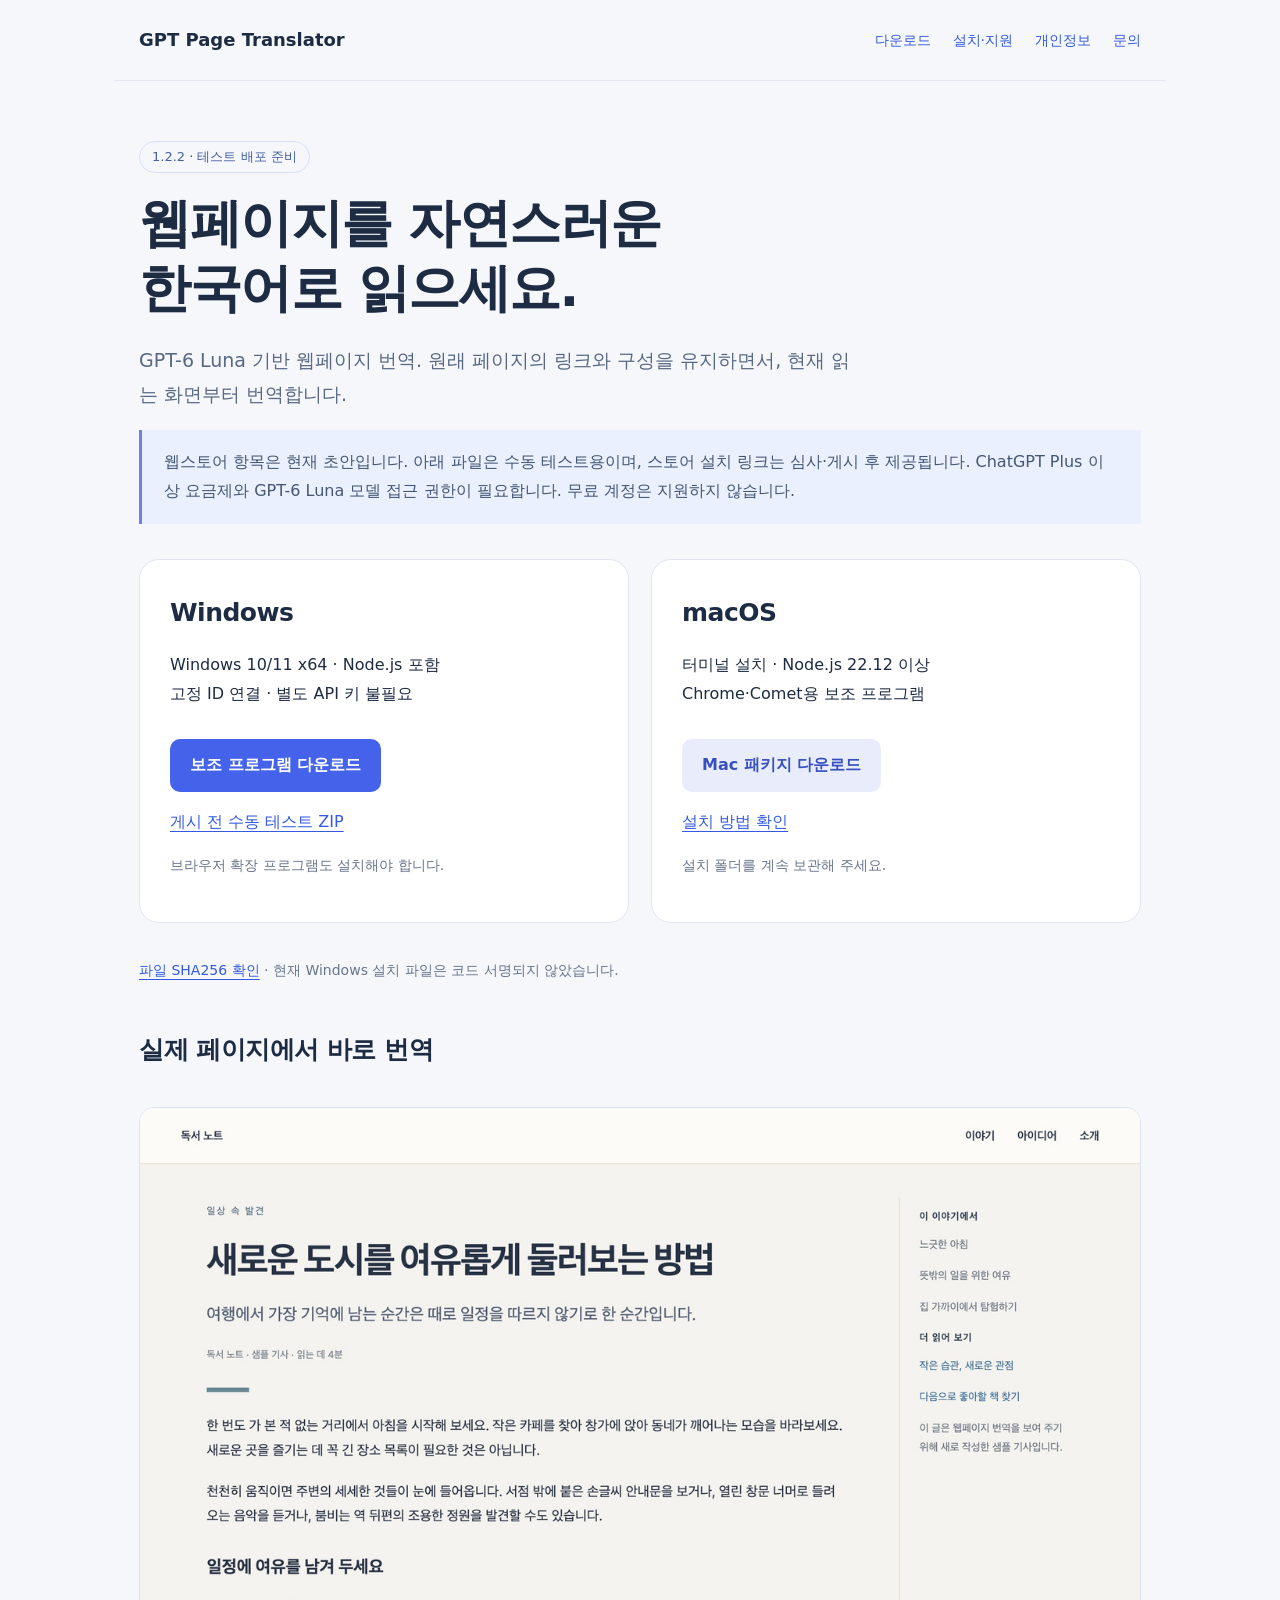
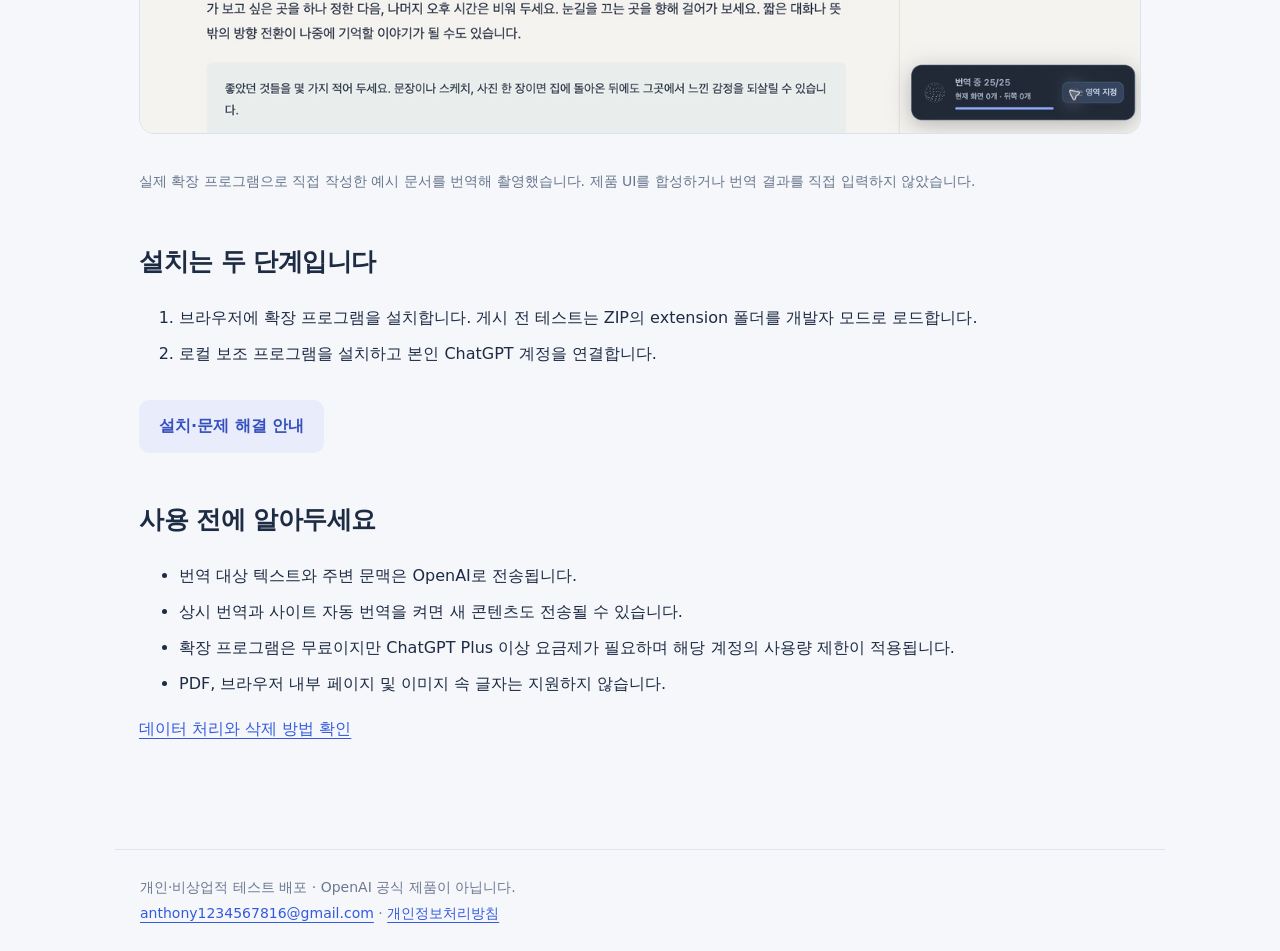
==== index.html @ ef42fb4f "Require ChatGPT Plus and preserve screenshot aspect ratio" ====
<!doctype html><html lang="ko"><head><meta charset="utf-8"><meta name="viewport" content="width=device-width,initial-scale=1"><title>다운로드 · GPT Page Translator</title><meta name="description" content="GPT-6 Luna 기반 한국어 웹페이지 번역기. 설치 안내, 다운로드 및 개인정보처리방침."><link rel="stylesheet" href="style.css"></head><body><nav><strong>GPT Page Translator</strong><div class="links"><a href="index.html">다운로드</a><a href="install.html">설치·지원</a><a href="privacy.html">개인정보</a><a href="mailto:anthony1234567816@gmail.com">문의</a></div></nav><main><span class="tag">1.2.2 · 테스트 배포 준비</span><h1>웹페이지를 자연스러운<br>한국어로 읽으세요.</h1><p class="intro">GPT-6 Luna 기반 웹페이지 번역. 원래 페이지의 링크와 구성을 유지하면서, 현재 읽는 화면부터 번역합니다.</p><p class="note">웹스토어 항목은 현재 초안입니다. 아래 파일은 수동 테스트용이며, 스토어 설치 링크는 심사·게시 후 제공됩니다. ChatGPT Plus 이상 요금제와 GPT-6 Luna 모델 접근 권한이 필요합니다. 무료 계정은 지원하지 않습니다.</p><div class="cards"><section class="card"><h2>Windows</h2><p>Windows 10/11 x64 · Node.js 포함<br>고정 ID 연결 · 별도 API 키 불필요</p><a class="button" href="https://github.com/anthony1234567816/gpt-page-translator-downloads/releases/download/v1.2.2/GPT-Page-Translator-Windows-x64-WebStore-Setup-1.2.2.exe">보조 프로그램 다운로드</a><p><a href="https://github.com/anthony1234567816/gpt-page-translator-downloads/releases/download/v1.2.2/GPT-Page-Translator-Windows-x64-WebStore-1.2.2.zip">게시 전 수동 테스트 ZIP</a></p><p class="muted">브라우저 확장 프로그램도 설치해야 합니다.</p></section><section class="card"><h2>macOS</h2><p>터미널 설치 · Node.js 22.12 이상<br>Chrome·Comet용 보조 프로그램</p><a class="button secondary" href="https://github.com/anthony1234567816/gpt-page-translator-downloads/releases/download/v1.2.2/GPT-Page-Translator-Comet-Mac-WebStore-1.2.2.zip">Mac 패키지 다운로드</a><p><a href="install.html">설치 방법 확인</a></p><p class="muted">설치 폴더를 계속 보관해 주세요.</p></section></div><p class="muted"><a href="https://github.com/anthony1234567816/gpt-page-translator-downloads/releases/download/v1.2.2/SHA256SUMS.txt">파일 SHA256 확인</a> · 현재 Windows 설치 파일은 코드 서명되지 않았습니다.</p><h2>실제 페이지에서 바로 번역</h2><img class="shot" src="02-translated.jpg" alt="직접 작성한 영어 예시 문서를 실제 확장 프로그램으로 한국어 번역한 화면" width="1280" height="800"><p class="muted">실제 확장 프로그램으로 직접 작성한 예시 문서를 번역해 촬영했습니다. 제품 UI를 합성하거나 번역 결과를 직접 입력하지 않았습니다.</p><h2>설치는 두 단계입니다</h2><ol><li>브라우저에 확장 프로그램을 설치합니다. 게시 전 테스트는 ZIP의 extension 폴더를 개발자 모드로 로드합니다.</li><li>로컬 보조 프로그램을 설치하고 본인 ChatGPT 계정을 연결합니다.</li></ol><p><a class="button secondary" href="install.html">설치·문제 해결 안내</a></p><h2>사용 전에 알아두세요</h2><ul><li>번역 대상 텍스트와 주변 문맥은 OpenAI로 전송됩니다.</li><li>상시 번역과 사이트 자동 번역을 켜면 새 콘텐츠도 전송될 수 있습니다.</li><li>확장 프로그램은 무료이지만 ChatGPT Plus 이상 요금제가 필요하며 해당 계정의 사용량 제한이 적용됩니다.</li><li>PDF, 브라우저 내부 페이지 및 이미지 속 글자는 지원하지 않습니다.</li></ul><p><a href="privacy.html">데이터 처리와 삭제 방법 확인</a></p></main><footer>개인·비상업적 테스트 배포 · OpenAI 공식 제품이 아닙니다.<br><a href="mailto:anthony1234567816@gmail.com">anthony1234567816@gmail.com</a> · <a href="privacy.html">개인정보처리방침</a></footer></body></html>
---- style.css ----
*{box-sizing:border-box}html{scroll-behavior:smooth}body{margin:0;background:#f5f7fb;color:#1d2b43;font:16px/1.8 system-ui,-apple-system,sans-serif}a{color:#345ae1;text-underline-offset:4px}nav{max-width:1050px;margin:auto;padding:24px;display:flex;align-items:center;justify-content:space-between;gap:20px;border-bottom:1px solid #e2e7ef}nav a{font-size:14px;text-decoration:none}nav strong{font-size:18px}.links{display:flex;gap:22px;flex-wrap:wrap}main{max-width:1050px;margin:auto;padding:60px 24px 90px}h1{font-size:clamp(32px,5vw,52px);line-height:1.25;letter-spacing:-1.5px;margin:18px 0 22px}h2{font-size:25px;margin-top:44px;letter-spacing:-.5px}h3{font-size:19px}.tag{display:inline-block;border:1px solid #d8e0f7;color:#4560a1;border-radius:40px;padding:3px 12px;font-size:13px}.intro{font-size:19px;color:#5a6983;max-width:720px}.cards{display:grid;grid-template-columns:1fr 1fr;gap:22px;margin:35px 0}.card{background:white;border:1px solid #e0e5ef;padding:30px;border-radius:20px}.card h2{margin:0 0 10px}.button{display:inline-block;background:#4563ea;color:white;text-decoration:none;border-radius:10px;padding:12px 20px;margin-top:15px;font-weight:600}.secondary{background:#e9edfb;color:#3651bf}.note{background:#eaf0fd;border-left:3px solid #6d83e9;padding:18px 22px;color:#435675}.muted{font-size:14px;color:#68758c}code,pre{background:#e9edf5;border-radius:5px;font-size:14px}code{padding:2px 5px}pre{padding:20px;overflow-x:auto}pre code{padding:0}li{margin:7px 0}.article{max-width:850px}.article h1{font-size:36px}footer{border-top:1px solid #dfe5ef;max-width:1050px;margin:auto;padding:25px;font-size:14px;color:#6c7890}.shot{width:100%;height:auto;max-width:100%;display:block;border-radius:15px;border:1px solid #dbe2ef;margin:35px 0}table{border-collapse:collapse;width:100%;font-size:14px}th,td{border-bottom:1px solid #dfe4ed;padding:12px;text-align:left}@media(max-width:650px){nav{align-items:flex-start;flex-direction:column}.cards{grid-template-columns:1fr}main{padding-top:35px}}@media(prefers-reduced-motion:reduce){html{scroll-behavior:auto}}
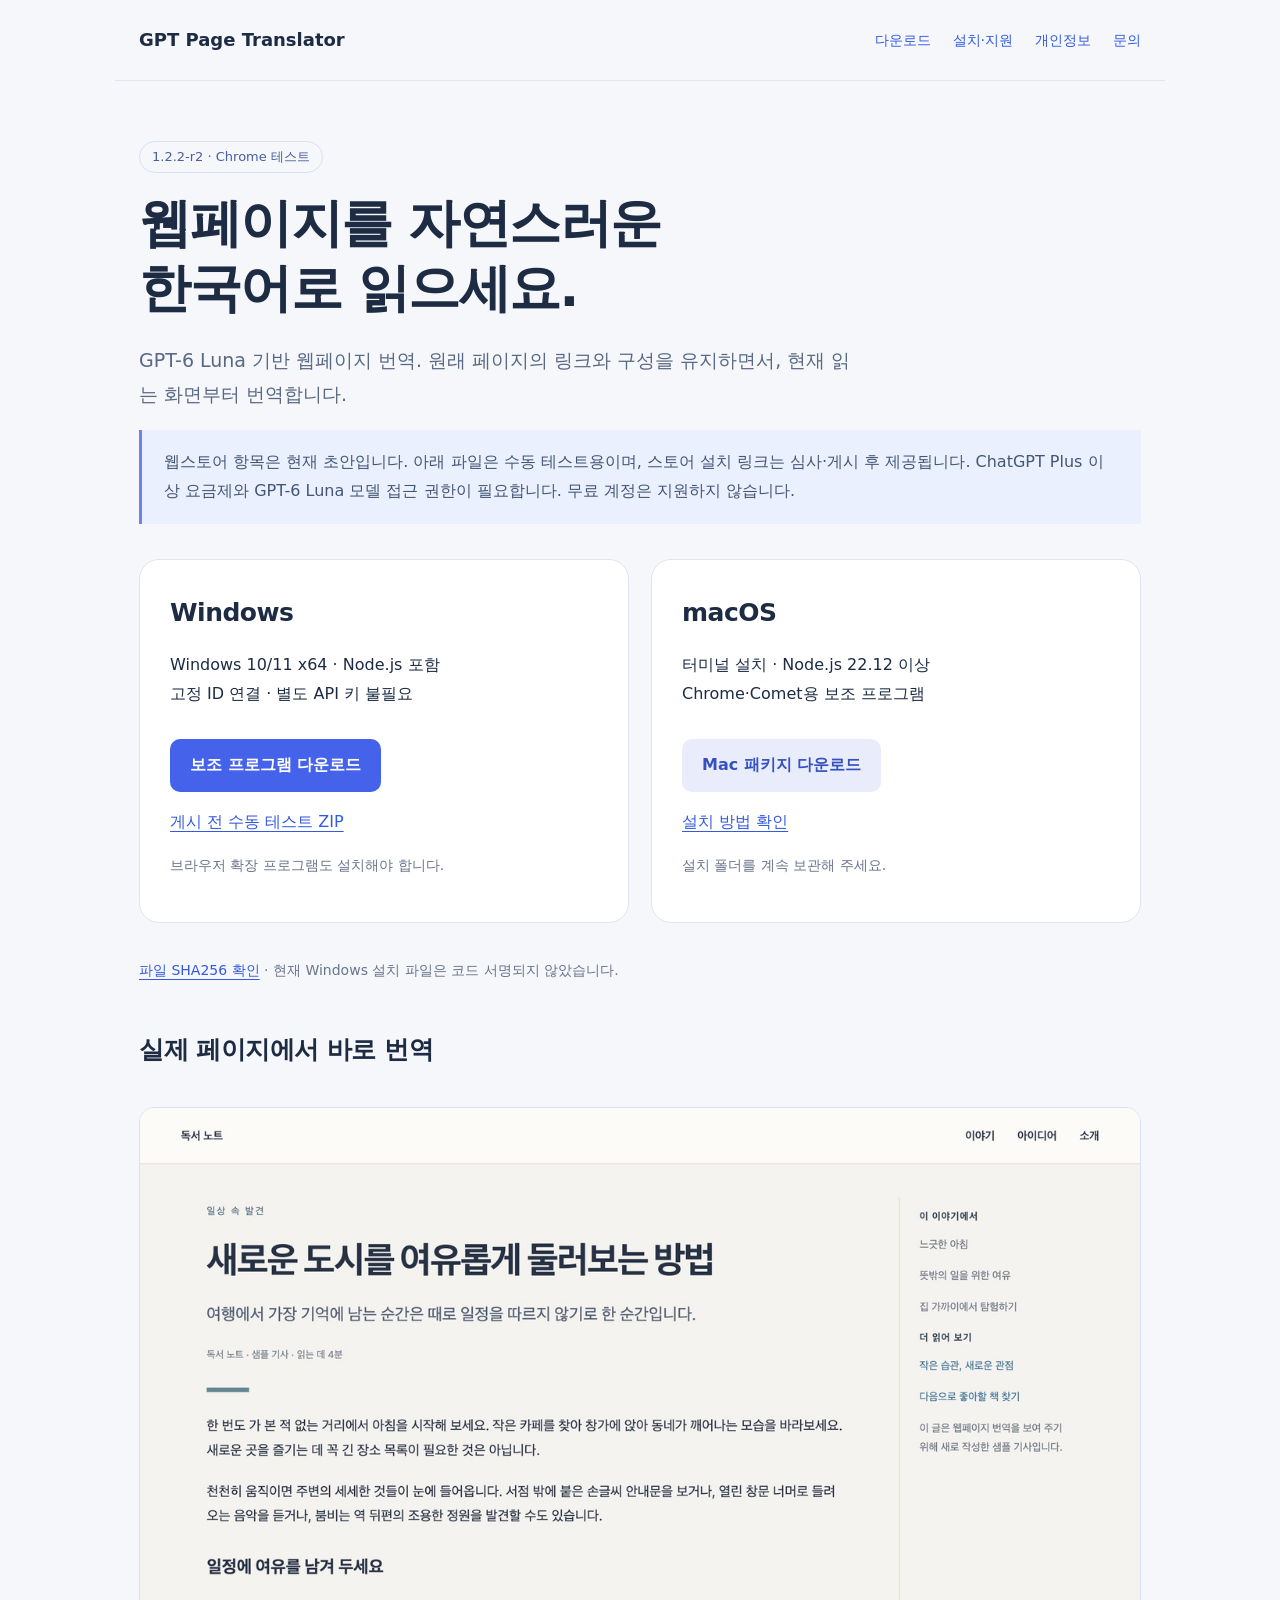
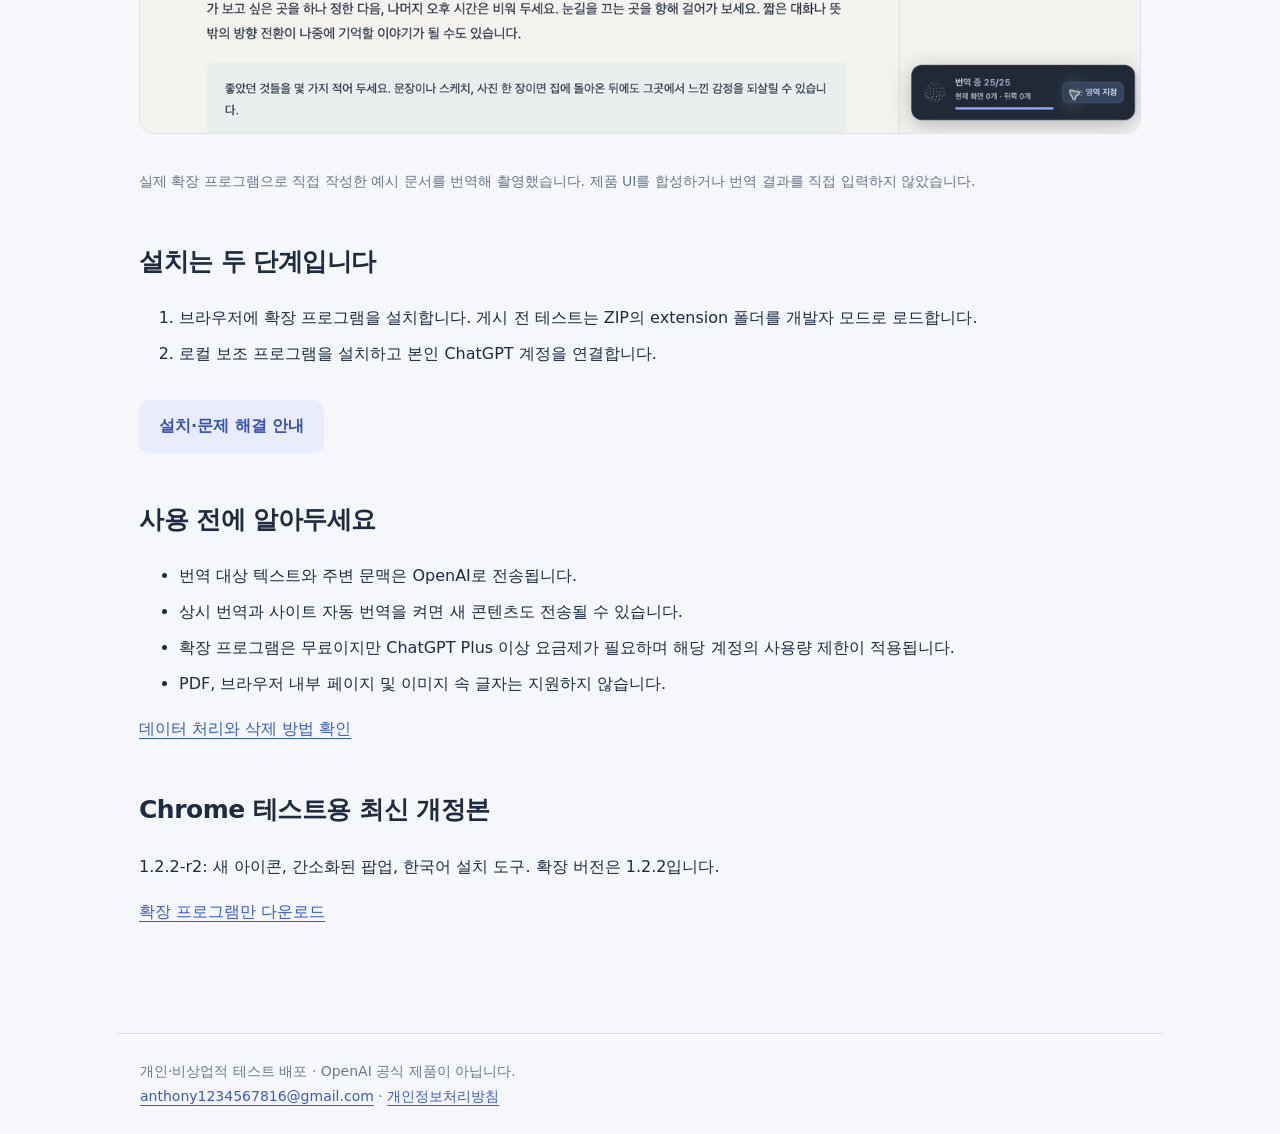
==== commit d68dbda6: "Point downloads to refreshed 1.2.2-r2 Chrome test packages" ====
--- a/index.html
+++ b/index.html
@@ -1 +1 @@
-<!doctype html><html lang="ko"><head><meta charset="utf-8"><meta name="viewport" content="width=device-width,initial-scale=1"><title>다운로드 · GPT Page Translator</title><meta name="description" content="GPT-6 Luna 기반 한국어 웹페이지 번역기. 설치 안내, 다운로드 및 개인정보처리방침."><link rel="stylesheet" href="style.css"></head><body><nav><strong>GPT Page Translator</strong><div class="links"><a href="index.html">다운로드</a><a href="install.html">설치·지원</a><a href="privacy.html">개인정보</a><a href="mailto:anthony1234567816@gmail.com">문의</a></div></nav><main><span class="tag">1.2.2 · 테스트 배포 준비</span><h1>웹페이지를 자연스러운<br>한국어로 읽으세요.</h1><p class="intro">GPT-6 Luna 기반 웹페이지 번역. 원래 페이지의 링크와 구성을 유지하면서, 현재 읽는 화면부터 번역합니다.</p><p class="note">웹스토어 항목은 현재 초안입니다. 아래 파일은 수동 테스트용이며, 스토어 설치 링크는 심사·게시 후 제공됩니다. ChatGPT Plus 이상 요금제와 GPT-6 Luna 모델 접근 권한이 필요합니다. 무료 계정은 지원하지 않습니다.</p><div class="cards"><section class="card"><h2>Windows</h2><p>Windows 10/11 x64 · Node.js 포함<br>고정 ID 연결 · 별도 API 키 불필요</p><a class="button" href="https://github.com/anthony1234567816/gpt-page-translator-downloads/releases/download/v1.2.2/GPT-Page-Translator-Windows-x64-WebStore-Setup-1.2.2.exe">보조 프로그램 다운로드</a><p><a href="https://github.com/anthony1234567816/gpt-page-translator-downloads/releases/download/v1.2.2/GPT-Page-Translator-Windows-x64-WebStore-1.2.2.zip">게시 전 수동 테스트 ZIP</a></p><p class="muted">브라우저 확장 프로그램도 설치해야 합니다.</p></section><section class="card"><h2>macOS</h2><p>터미널 설치 · Node.js 22.12 이상<br>Chrome·Comet용 보조 프로그램</p><a class="button secondary" href="https://github.com/anthony1234567816/gpt-page-translator-downloads/releases/download/v1.2.2/GPT-Page-Translator-Comet-Mac-WebStore-1.2.2.zip">Mac 패키지 다운로드</a><p><a href="install.html">설치 방법 확인</a></p><p class="muted">설치 폴더를 계속 보관해 주세요.</p></section></div><p class="muted"><a href="https://github.com/anthony1234567816/gpt-page-translator-downloads/releases/download/v1.2.2/SHA256SUMS.txt">파일 SHA256 확인</a> · 현재 Windows 설치 파일은 코드 서명되지 않았습니다.</p><h2>실제 페이지에서 바로 번역</h2><img class="shot" src="02-translated.jpg" alt="직접 작성한 영어 예시 문서를 실제 확장 프로그램으로 한국어 번역한 화면" width="1280" height="800"><p class="muted">실제 확장 프로그램으로 직접 작성한 예시 문서를 번역해 촬영했습니다. 제품 UI를 합성하거나 번역 결과를 직접 입력하지 않았습니다.</p><h2>설치는 두 단계입니다</h2><ol><li>브라우저에 확장 프로그램을 설치합니다. 게시 전 테스트는 ZIP의 extension 폴더를 개발자 모드로 로드합니다.</li><li>로컬 보조 프로그램을 설치하고 본인 ChatGPT 계정을 연결합니다.</li></ol><p><a class="button secondary" href="install.html">설치·문제 해결 안내</a></p><h2>사용 전에 알아두세요</h2><ul><li>번역 대상 텍스트와 주변 문맥은 OpenAI로 전송됩니다.</li><li>상시 번역과 사이트 자동 번역을 켜면 새 콘텐츠도 전송될 수 있습니다.</li><li>확장 프로그램은 무료이지만 ChatGPT Plus 이상 요금제가 필요하며 해당 계정의 사용량 제한이 적용됩니다.</li><li>PDF, 브라우저 내부 페이지 및 이미지 속 글자는 지원하지 않습니다.</li></ul><p><a href="privacy.html">데이터 처리와 삭제 방법 확인</a></p></main><footer>개인·비상업적 테스트 배포 · OpenAI 공식 제품이 아닙니다.<br><a href="mailto:anthony1234567816@gmail.com">anthony1234567816@gmail.com</a> · <a href="privacy.html">개인정보처리방침</a></footer></body></html>+<!doctype html><html lang="ko"><head><meta charset="utf-8"><meta name="viewport" content="width=device-width,initial-scale=1"><title>다운로드 · GPT Page Translator</title><meta name="description" content="GPT-6 Luna 기반 한국어 웹페이지 번역기. 설치 안내, 다운로드 및 개인정보처리방침."><link rel="stylesheet" href="style-1.2.2-ko.css"></head><body><nav><strong>GPT Page Translator</strong><div class="links"><a href="index.html">다운로드</a><a href="install.html">설치·지원</a><a href="privacy.html">개인정보</a><a href="mailto:anthony1234567816@gmail.com">문의</a></div></nav><main><span class="tag">1.2.2-r2 · Chrome 테스트</span><h1>웹페이지를 자연스러운<br>한국어로 읽으세요.</h1><p class="intro">GPT-6 Luna 기반 웹페이지 번역. 원래 페이지의 링크와 구성을 유지하면서, 현재 읽는 화면부터 번역합니다.</p><p class="note">웹스토어 항목은 현재 초안입니다. 아래 파일은 수동 테스트용이며, 스토어 설치 링크는 심사·게시 후 제공됩니다. ChatGPT Plus 이상 요금제와 GPT-6 Luna 모델 접근 권한이 필요합니다. 무료 계정은 지원하지 않습니다.</p><div class="cards"><section class="card"><h2>Windows</h2><p>Windows 10/11 x64 · Node.js 포함<br>고정 ID 연결 · 별도 API 키 불필요</p><a class="button" href="https://github.com/anthony1234567816/gpt-page-translator-downloads/releases/download/v1.2.2-r2/GPT-Page-Translator-Windows-x64-WebStore-Setup-1.2.2-r2.exe">보조 프로그램 다운로드</a><p><a href="https://github.com/anthony1234567816/gpt-page-translator-downloads/releases/download/v1.2.2-r2/GPT-Page-Translator-Windows-x64-WebStore-1.2.2-r2.zip">게시 전 수동 테스트 ZIP</a></p><p class="muted">브라우저 확장 프로그램도 설치해야 합니다.</p></section><section class="card"><h2>macOS</h2><p>터미널 설치 · Node.js 22.12 이상<br>Chrome·Comet용 보조 프로그램</p><a class="button secondary" href="https://github.com/anthony1234567816/gpt-page-translator-downloads/releases/download/v1.2.2-r2/GPT-Page-Translator-Comet-Mac-WebStore-1.2.2-r2.zip">Mac 패키지 다운로드</a><p><a href="install.html">설치 방법 확인</a></p><p class="muted">설치 폴더를 계속 보관해 주세요.</p></section></div><p class="muted"><a href="https://github.com/anthony1234567816/gpt-page-translator-downloads/releases/download/v1.2.2-r2/SHA256SUMS-1.2.2-r2.txt">파일 SHA256 확인</a> · 현재 Windows 설치 파일은 코드 서명되지 않았습니다.</p><h2>실제 페이지에서 바로 번역</h2><img class="shot" src="02-translated.jpg" alt="직접 작성한 영어 예시 문서를 실제 확장 프로그램으로 한국어 번역한 화면" width="1280" height="800"><p class="muted">실제 확장 프로그램으로 직접 작성한 예시 문서를 번역해 촬영했습니다. 제품 UI를 합성하거나 번역 결과를 직접 입력하지 않았습니다.</p><h2>설치는 두 단계입니다</h2><ol><li>브라우저에 확장 프로그램을 설치합니다. 게시 전 테스트는 ZIP의 extension 폴더를 개발자 모드로 로드합니다.</li><li>로컬 보조 프로그램을 설치하고 본인 ChatGPT 계정을 연결합니다.</li></ol><p><a class="button secondary" href="install.html">설치·문제 해결 안내</a></p><h2>사용 전에 알아두세요</h2><ul><li>번역 대상 텍스트와 주변 문맥은 OpenAI로 전송됩니다.</li><li>상시 번역과 사이트 자동 번역을 켜면 새 콘텐츠도 전송될 수 있습니다.</li><li>확장 프로그램은 무료이지만 ChatGPT Plus 이상 요금제가 필요하며 해당 계정의 사용량 제한이 적용됩니다.</li><li>PDF, 브라우저 내부 페이지 및 이미지 속 글자는 지원하지 않습니다.</li></ul><p><a href="privacy.html">데이터 처리와 삭제 방법 확인</a></p><section><h2>Chrome 테스트용 최신 개정본</h2><p>1.2.2-r2: 새 아이콘, 간소화된 팝업, 한국어 설치 도구. 확장 버전은 1.2.2입니다.</p><p><a href="https://github.com/anthony1234567816/gpt-page-translator-downloads/releases/download/v1.2.2-r2/GPT-Page-Translator-Extension-WebStore-1.2.2-r2.zip">확장 프로그램만 다운로드</a></p></section></main><footer>개인·비상업적 테스트 배포 · OpenAI 공식 제품이 아닙니다.<br><a href="mailto:anthony1234567816@gmail.com">anthony1234567816@gmail.com</a> · <a href="privacy.html">개인정보처리방침</a></footer></body></html>
--- a/style-1.2.2-ko.css
+++ b/style-1.2.2-ko.css
@@ -0,0 +1 @@
+*{box-sizing:border-box}html{scroll-behavior:smooth}body{margin:0;background:#f5f7fb;color:#1d2b43;font:16px/1.8 system-ui,-apple-system,sans-serif}a{color:#345ae1;text-underline-offset:4px}nav{max-width:1050px;margin:auto;padding:24px;display:flex;align-items:center;justify-content:space-between;gap:20px;border-bottom:1px solid #e2e7ef}nav a{font-size:14px;text-decoration:none}nav strong{font-size:18px}.links{display:flex;gap:22px;flex-wrap:wrap}main{max-width:1050px;margin:auto;padding:60px 24px 90px}h1{font-size:clamp(32px,5vw,52px);line-height:1.25;letter-spacing:-1.5px;margin:18px 0 22px}h2{font-size:25px;margin-top:44px;letter-spacing:-.5px}h3{font-size:19px}.tag{display:inline-block;border:1px solid #d8e0f7;color:#4560a1;border-radius:40px;padding:3px 12px;font-size:13px}.intro{font-size:19px;color:#5a6983;max-width:720px}.cards{display:grid;grid-template-columns:1fr 1fr;gap:22px;margin:35px 0}.card{background:white;border:1px solid #e0e5ef;padding:30px;border-radius:20px}.card h2{margin:0 0 10px}.button{display:inline-block;background:#4563ea;color:white;text-decoration:none;border-radius:10px;padding:12px 20px;margin-top:15px;font-weight:600}.secondary{background:#e9edfb;color:#3651bf}.note{background:#eaf0fd;border-left:3px solid #6d83e9;padding:18px 22px;color:#435675}.muted{font-size:14px;color:#68758c}code,pre{background:#e9edf5;border-radius:5px;font-size:14px}code{padding:2px 5px}pre{padding:20px;overflow-x:auto}pre code{padding:0}li{margin:7px 0}.article{max-width:850px}.article h1{font-size:36px}footer{border-top:1px solid #dfe5ef;max-width:1050px;margin:auto;padding:25px;font-size:14px;color:#6c7890}.shot{width:100%;height:auto;max-width:100%;display:block;border-radius:15px;border:1px solid #dbe2ef;margin:35px 0}table{border-collapse:collapse;width:100%;font-size:14px}th,td{border-bottom:1px solid #dfe4ed;padding:12px;text-align:left}@media(max-width:650px){nav{align-items:flex-start;flex-direction:column}.cards{grid-template-columns:1fr}main{padding-top:35px}}@media(prefers-reduced-motion:reduce){html{scroll-behavior:auto}}
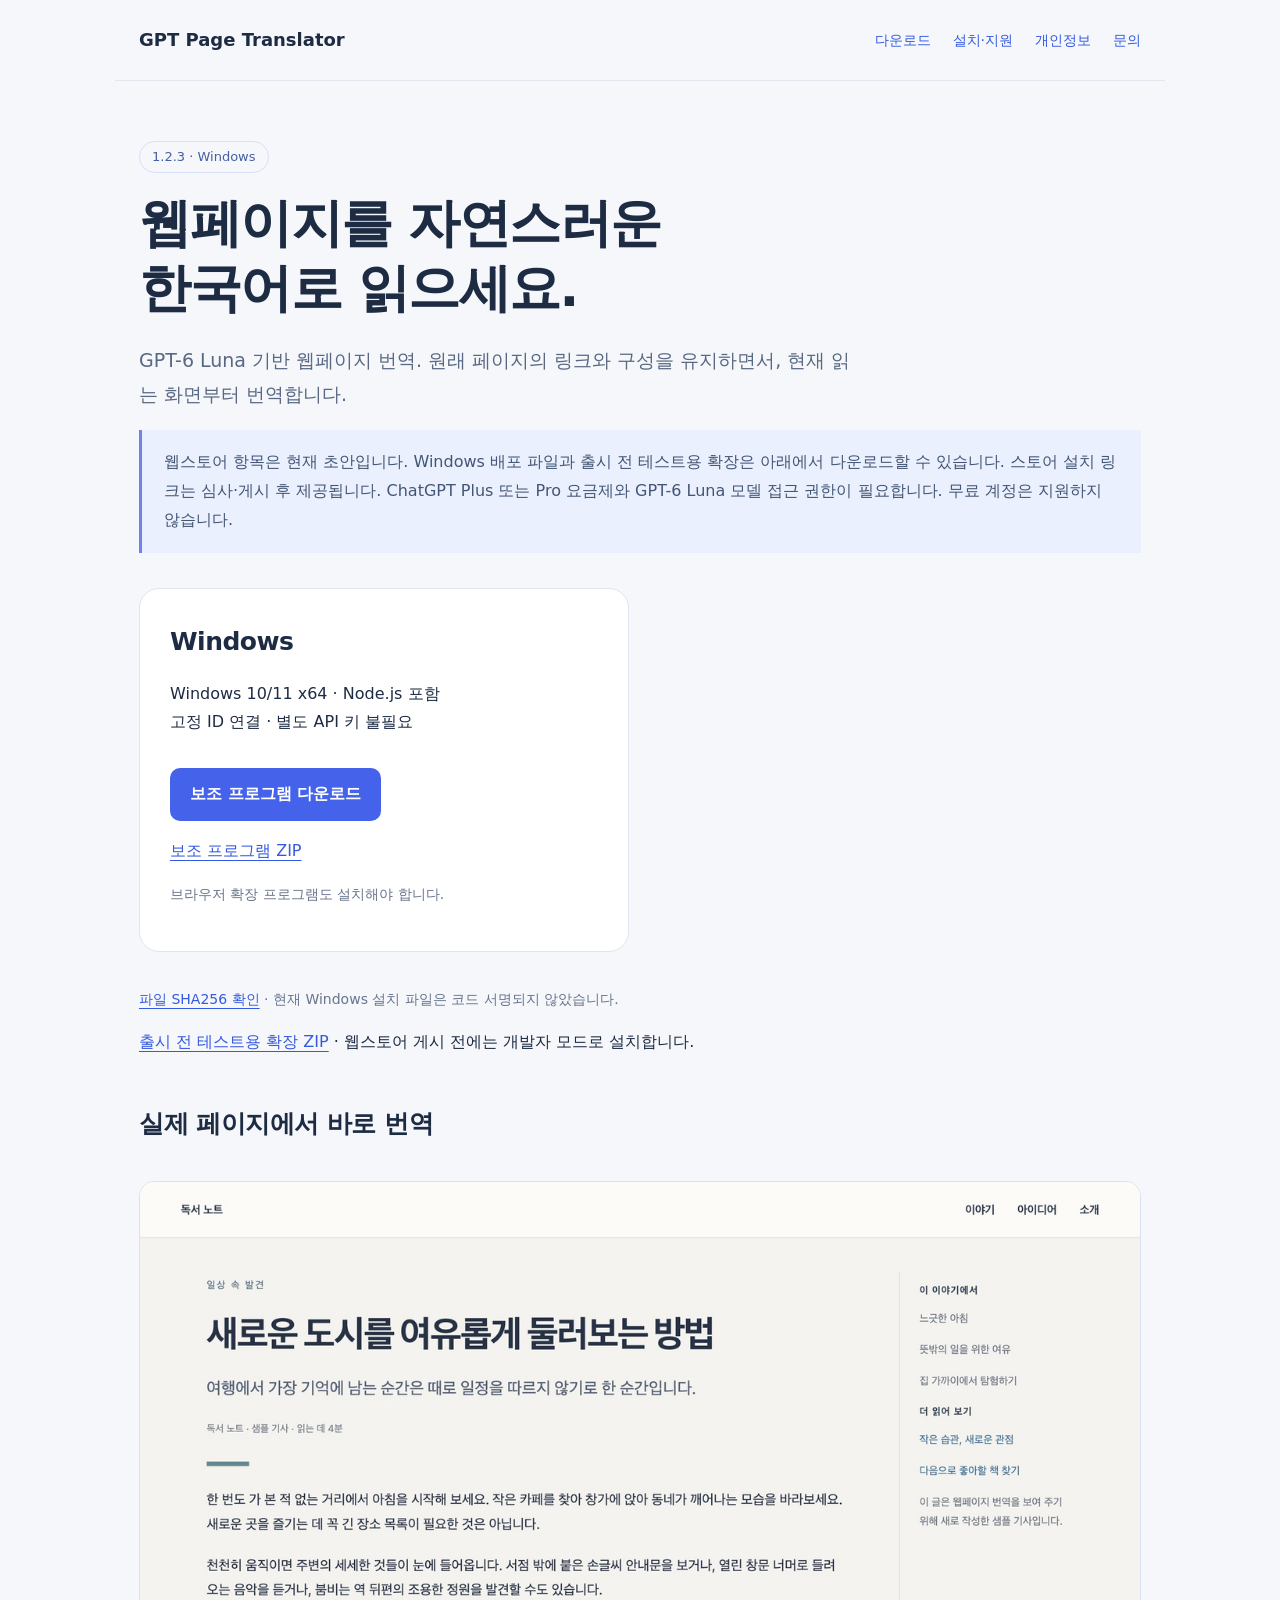
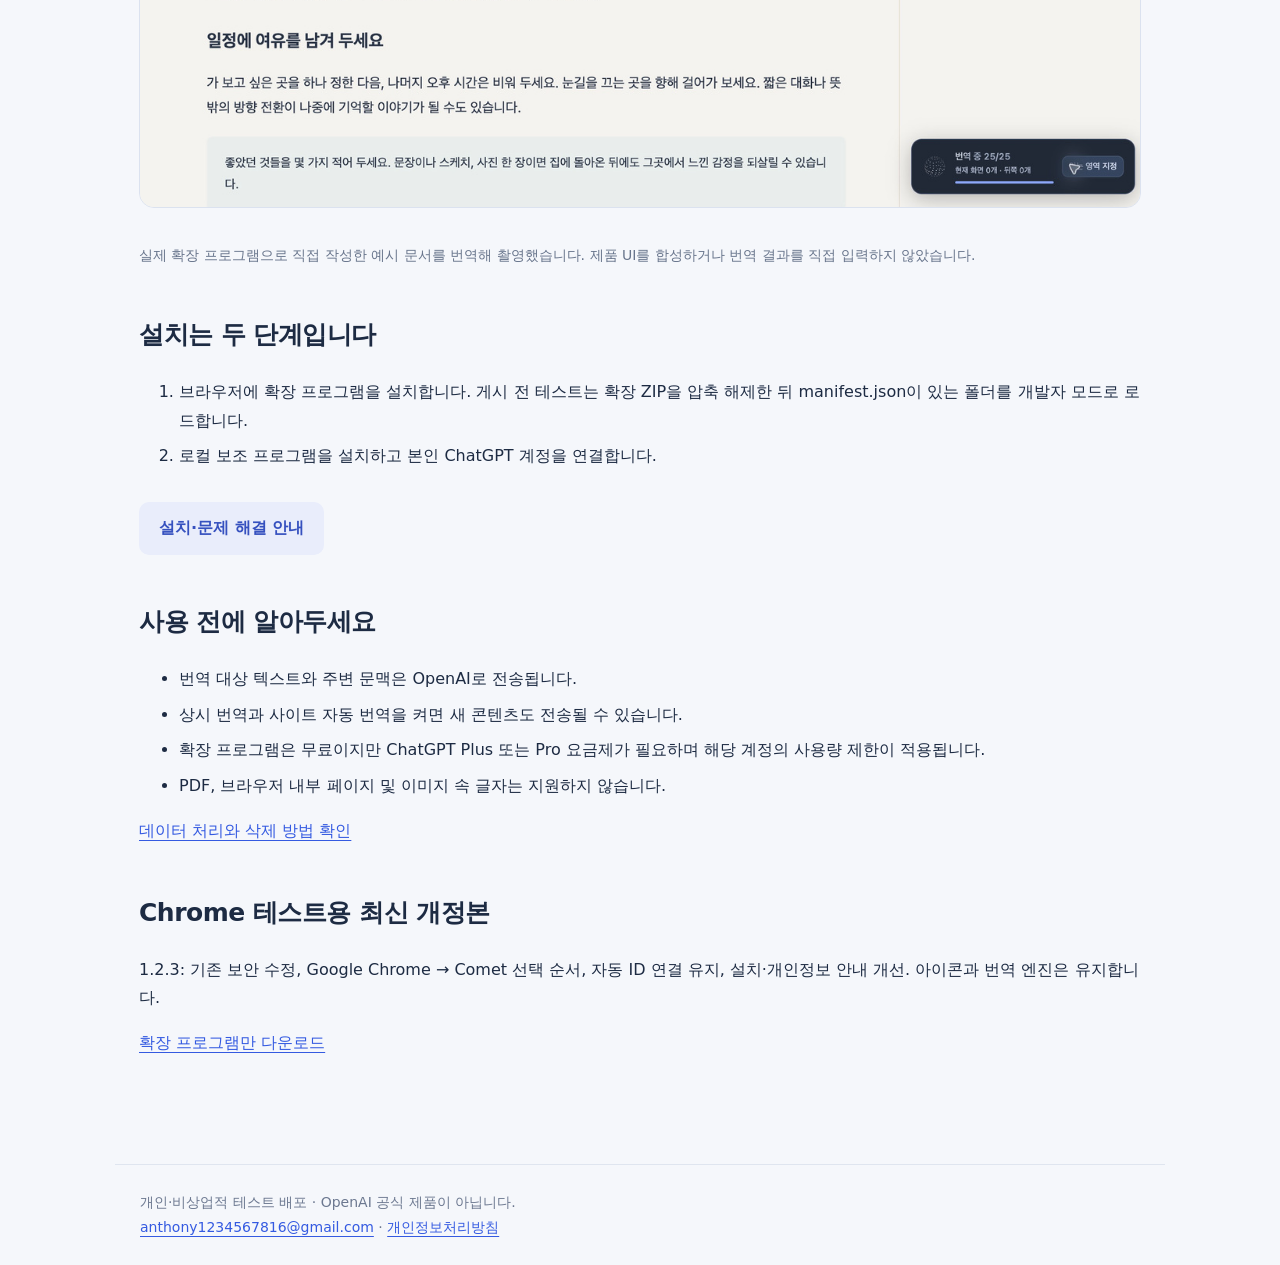
==== commit 4824b7c5: "Publish v1.2.3 Windows installation and privacy guidance" ====
--- a/index.html
+++ b/index.html
@@ -1 +1 @@
-<!doctype html><html lang="ko"><head><meta charset="utf-8"><meta name="viewport" content="width=device-width,initial-scale=1"><title>다운로드 · GPT Page Translator</title><meta name="description" content="GPT-6 Luna 기반 한국어 웹페이지 번역기. 설치 안내, 다운로드 및 개인정보처리방침."><link rel="stylesheet" href="style-1.2.2-ko.css"></head><body><nav><strong>GPT Page Translator</strong><div class="links"><a href="index.html">다운로드</a><a href="install.html">설치·지원</a><a href="privacy.html">개인정보</a><a href="mailto:anthony1234567816@gmail.com">문의</a></div></nav><main><span class="tag">1.2.2-r2 · Chrome 테스트</span><h1>웹페이지를 자연스러운<br>한국어로 읽으세요.</h1><p class="intro">GPT-6 Luna 기반 웹페이지 번역. 원래 페이지의 링크와 구성을 유지하면서, 현재 읽는 화면부터 번역합니다.</p><p class="note">웹스토어 항목은 현재 초안입니다. 아래 파일은 수동 테스트용이며, 스토어 설치 링크는 심사·게시 후 제공됩니다. ChatGPT Plus 이상 요금제와 GPT-6 Luna 모델 접근 권한이 필요합니다. 무료 계정은 지원하지 않습니다.</p><div class="cards"><section class="card"><h2>Windows</h2><p>Windows 10/11 x64 · Node.js 포함<br>고정 ID 연결 · 별도 API 키 불필요</p><a class="button" href="https://github.com/anthony1234567816/gpt-page-translator-downloads/releases/download/v1.2.2-r2/GPT-Page-Translator-Windows-x64-WebStore-Setup-1.2.2-r2.exe">보조 프로그램 다운로드</a><p><a href="https://github.com/anthony1234567816/gpt-page-translator-downloads/releases/download/v1.2.2-r2/GPT-Page-Translator-Windows-x64-WebStore-1.2.2-r2.zip">게시 전 수동 테스트 ZIP</a></p><p class="muted">브라우저 확장 프로그램도 설치해야 합니다.</p></section><section class="card"><h2>macOS</h2><p>터미널 설치 · Node.js 22.12 이상<br>Chrome·Comet용 보조 프로그램</p><a class="button secondary" href="https://github.com/anthony1234567816/gpt-page-translator-downloads/releases/download/v1.2.2-r2/GPT-Page-Translator-Comet-Mac-WebStore-1.2.2-r2.zip">Mac 패키지 다운로드</a><p><a href="install.html">설치 방법 확인</a></p><p class="muted">설치 폴더를 계속 보관해 주세요.</p></section></div><p class="muted"><a href="https://github.com/anthony1234567816/gpt-page-translator-downloads/releases/download/v1.2.2-r2/SHA256SUMS-1.2.2-r2.txt">파일 SHA256 확인</a> · 현재 Windows 설치 파일은 코드 서명되지 않았습니다.</p><h2>실제 페이지에서 바로 번역</h2><img class="shot" src="02-translated.jpg" alt="직접 작성한 영어 예시 문서를 실제 확장 프로그램으로 한국어 번역한 화면" width="1280" height="800"><p class="muted">실제 확장 프로그램으로 직접 작성한 예시 문서를 번역해 촬영했습니다. 제품 UI를 합성하거나 번역 결과를 직접 입력하지 않았습니다.</p><h2>설치는 두 단계입니다</h2><ol><li>브라우저에 확장 프로그램을 설치합니다. 게시 전 테스트는 ZIP의 extension 폴더를 개발자 모드로 로드합니다.</li><li>로컬 보조 프로그램을 설치하고 본인 ChatGPT 계정을 연결합니다.</li></ol><p><a class="button secondary" href="install.html">설치·문제 해결 안내</a></p><h2>사용 전에 알아두세요</h2><ul><li>번역 대상 텍스트와 주변 문맥은 OpenAI로 전송됩니다.</li><li>상시 번역과 사이트 자동 번역을 켜면 새 콘텐츠도 전송될 수 있습니다.</li><li>확장 프로그램은 무료이지만 ChatGPT Plus 이상 요금제가 필요하며 해당 계정의 사용량 제한이 적용됩니다.</li><li>PDF, 브라우저 내부 페이지 및 이미지 속 글자는 지원하지 않습니다.</li></ul><p><a href="privacy.html">데이터 처리와 삭제 방법 확인</a></p><section><h2>Chrome 테스트용 최신 개정본</h2><p>1.2.2-r2: 새 아이콘, 간소화된 팝업, 한국어 설치 도구. 확장 버전은 1.2.2입니다.</p><p><a href="https://github.com/anthony1234567816/gpt-page-translator-downloads/releases/download/v1.2.2-r2/GPT-Page-Translator-Extension-WebStore-1.2.2-r2.zip">확장 프로그램만 다운로드</a></p></section></main><footer>개인·비상업적 테스트 배포 · OpenAI 공식 제품이 아닙니다.<br><a href="mailto:anthony1234567816@gmail.com">anthony1234567816@gmail.com</a> · <a href="privacy.html">개인정보처리방침</a></footer></body></html>+<!doctype html><html lang="ko"><head><meta charset="utf-8"><meta name="viewport" content="width=device-width,initial-scale=1"><title>다운로드 · GPT Page Translator</title><meta name="description" content="GPT-6 Luna 기반 한국어 웹페이지 번역기. 설치 안내, 다운로드 및 개인정보처리방침."><link rel="stylesheet" href="style-1.2.2-ko.css"></head><body><nav><strong>GPT Page Translator</strong><div class="links"><a href="index.html">다운로드</a><a href="install.html">설치·지원</a><a href="privacy.html">개인정보</a><a href="mailto:anthony1234567816@gmail.com">문의</a></div></nav><main><span class="tag">1.2.3 · Windows</span><h1>웹페이지를 자연스러운<br>한국어로 읽으세요.</h1><p class="intro">GPT-6 Luna 기반 웹페이지 번역. 원래 페이지의 링크와 구성을 유지하면서, 현재 읽는 화면부터 번역합니다.</p><p class="note">웹스토어 항목은 현재 초안입니다. Windows 배포 파일과 출시 전 테스트용 확장은 아래에서 다운로드할 수 있습니다. 스토어 설치 링크는 심사·게시 후 제공됩니다. ChatGPT Plus 또는 Pro 요금제와 GPT-6 Luna 모델 접근 권한이 필요합니다. 무료 계정은 지원하지 않습니다.</p><div class="cards"><section class="card"><h2>Windows</h2><p>Windows 10/11 x64 · Node.js 포함<br>고정 ID 연결 · 별도 API 키 불필요</p><a class="button" href="https://github.com/anthony1234567816/gpt-page-translator-downloads/releases/download/v1.2.3/GPT-Page-Translator-Windows-x64-Setup-1.2.3.exe">보조 프로그램 다운로드</a><p><a href="https://github.com/anthony1234567816/gpt-page-translator-downloads/releases/download/v1.2.3/GPT-Page-Translator-Windows-x64-1.2.3.zip">보조 프로그램 ZIP</a></p><p class="muted">브라우저 확장 프로그램도 설치해야 합니다.</p></section></div><p class="muted"><a href="https://github.com/anthony1234567816/gpt-page-translator-downloads/releases/download/v1.2.3/SHA256SUMS-1.2.3.txt">파일 SHA256 확인</a> · 현재 Windows 설치 파일은 코드 서명되지 않았습니다.</p><p><a href="https://github.com/anthony1234567816/gpt-page-translator-downloads/releases/download/v1.2.3/GPT-Page-Translator-Extension-1.2.3.zip">출시 전 테스트용 확장 ZIP</a> · 웹스토어 게시 전에는 개발자 모드로 설치합니다.</p><h2>실제 페이지에서 바로 번역</h2><img class="shot" src="02-translated.jpg" alt="직접 작성한 영어 예시 문서를 실제 확장 프로그램으로 한국어 번역한 화면" width="1280" height="800"><p class="muted">실제 확장 프로그램으로 직접 작성한 예시 문서를 번역해 촬영했습니다. 제품 UI를 합성하거나 번역 결과를 직접 입력하지 않았습니다.</p><h2>설치는 두 단계입니다</h2><ol><li>브라우저에 확장 프로그램을 설치합니다. 게시 전 테스트는 확장 ZIP을 압축 해제한 뒤 manifest.json이 있는 폴더를 개발자 모드로 로드합니다.</li><li>로컬 보조 프로그램을 설치하고 본인 ChatGPT 계정을 연결합니다.</li></ol><p><a class="button secondary" href="install.html">설치·문제 해결 안내</a></p><h2>사용 전에 알아두세요</h2><ul><li>번역 대상 텍스트와 주변 문맥은 OpenAI로 전송됩니다.</li><li>상시 번역과 사이트 자동 번역을 켜면 새 콘텐츠도 전송될 수 있습니다.</li><li>확장 프로그램은 무료이지만 ChatGPT Plus 또는 Pro 요금제가 필요하며 해당 계정의 사용량 제한이 적용됩니다.</li><li>PDF, 브라우저 내부 페이지 및 이미지 속 글자는 지원하지 않습니다.</li></ul><p><a href="privacy.html">데이터 처리와 삭제 방법 확인</a></p><section><h2>Chrome 테스트용 최신 개정본</h2><p>1.2.3: 기존 보안 수정, Google Chrome → Comet 선택 순서, 자동 ID 연결 유지, 설치·개인정보 안내 개선. 아이콘과 번역 엔진은 유지합니다.</p><p><a href="https://github.com/anthony1234567816/gpt-page-translator-downloads/releases/download/v1.2.3/GPT-Page-Translator-Extension-1.2.3.zip">확장 프로그램만 다운로드</a></p></section></main><footer>개인·비상업적 테스트 배포 · OpenAI 공식 제품이 아닙니다.<br><a href="mailto:anthony1234567816@gmail.com">anthony1234567816@gmail.com</a> · <a href="privacy.html">개인정보처리방침</a></footer></body></html>
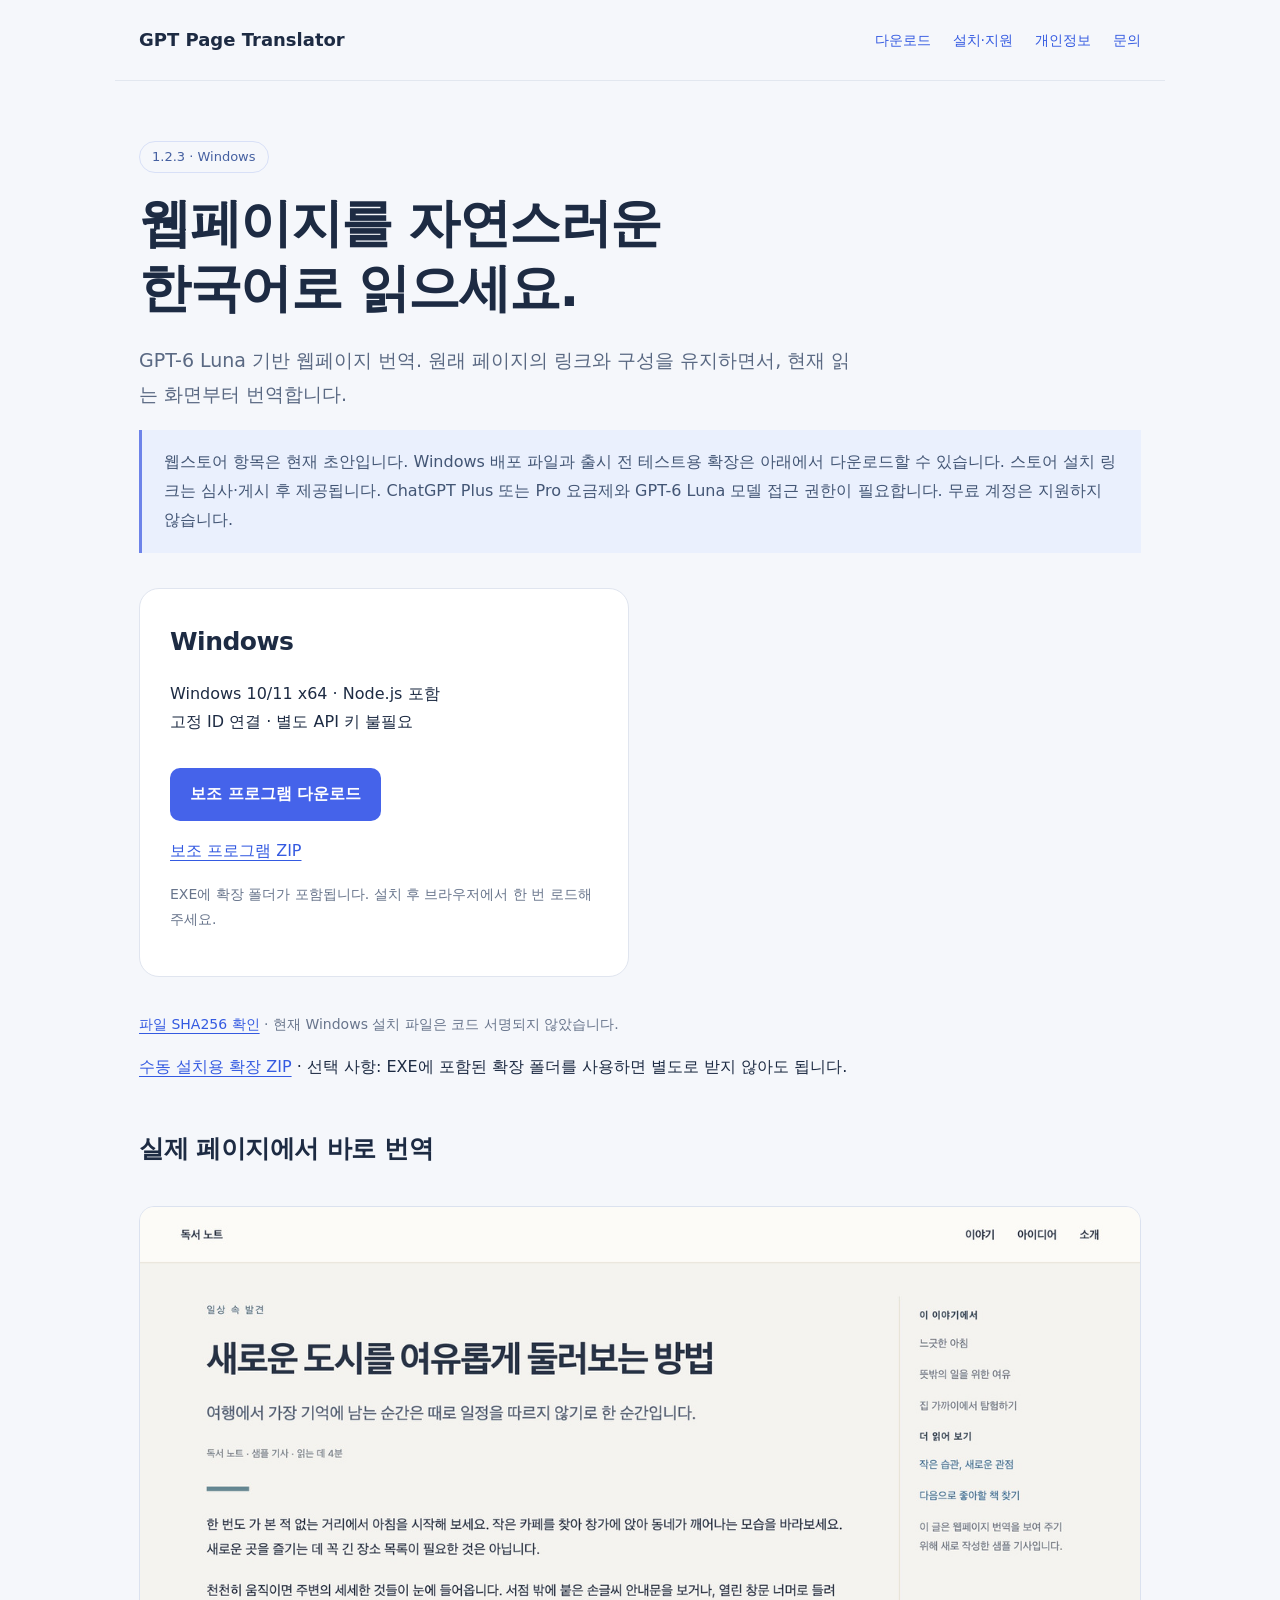
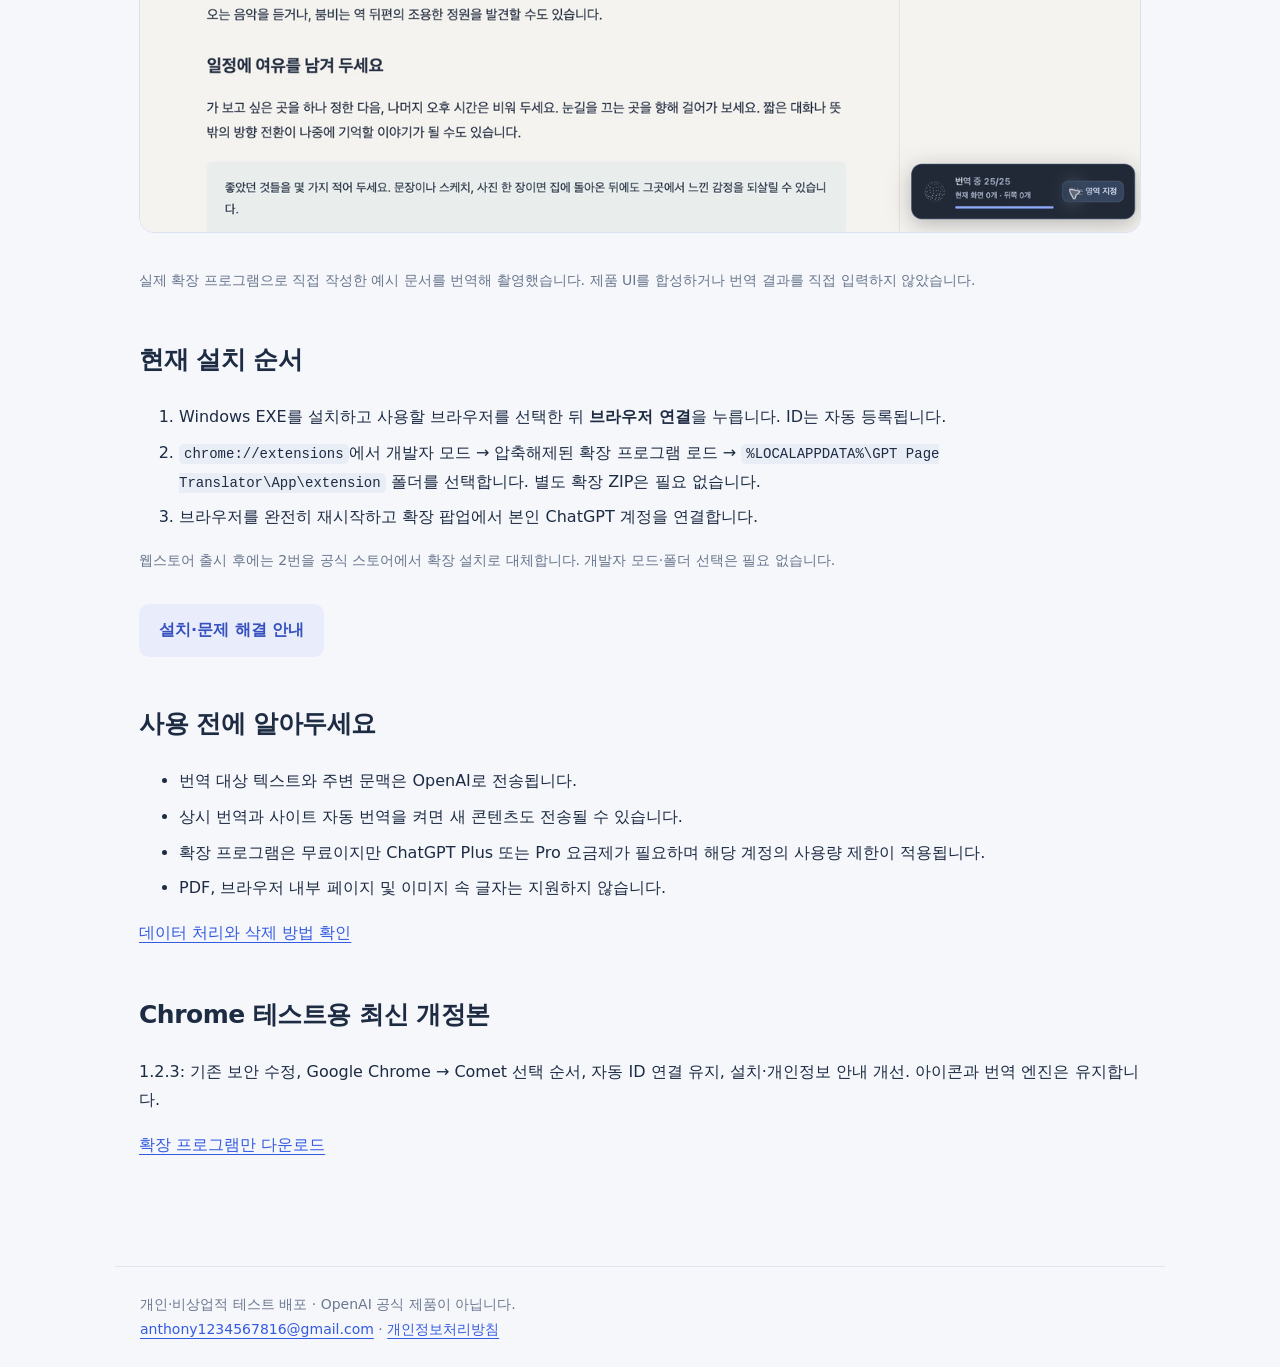
==== commit 0a1bca6a: "Clarify EXE-first installation and bundled extension loading" ====
--- a/index.html
+++ b/index.html
@@ -1 +1 @@
-<!doctype html><html lang="ko"><head><meta charset="utf-8"><meta name="viewport" content="width=device-width,initial-scale=1"><title>다운로드 · GPT Page Translator</title><meta name="description" content="GPT-6 Luna 기반 한국어 웹페이지 번역기. 설치 안내, 다운로드 및 개인정보처리방침."><link rel="stylesheet" href="style-1.2.2-ko.css"></head><body><nav><strong>GPT Page Translator</strong><div class="links"><a href="index.html">다운로드</a><a href="install.html">설치·지원</a><a href="privacy.html">개인정보</a><a href="mailto:anthony1234567816@gmail.com">문의</a></div></nav><main><span class="tag">1.2.3 · Windows</span><h1>웹페이지를 자연스러운<br>한국어로 읽으세요.</h1><p class="intro">GPT-6 Luna 기반 웹페이지 번역. 원래 페이지의 링크와 구성을 유지하면서, 현재 읽는 화면부터 번역합니다.</p><p class="note">웹스토어 항목은 현재 초안입니다. Windows 배포 파일과 출시 전 테스트용 확장은 아래에서 다운로드할 수 있습니다. 스토어 설치 링크는 심사·게시 후 제공됩니다. ChatGPT Plus 또는 Pro 요금제와 GPT-6 Luna 모델 접근 권한이 필요합니다. 무료 계정은 지원하지 않습니다.</p><div class="cards"><section class="card"><h2>Windows</h2><p>Windows 10/11 x64 · Node.js 포함<br>고정 ID 연결 · 별도 API 키 불필요</p><a class="button" href="https://github.com/anthony1234567816/gpt-page-translator-downloads/releases/download/v1.2.3/GPT-Page-Translator-Windows-x64-Setup-1.2.3.exe">보조 프로그램 다운로드</a><p><a href="https://github.com/anthony1234567816/gpt-page-translator-downloads/releases/download/v1.2.3/GPT-Page-Translator-Windows-x64-1.2.3.zip">보조 프로그램 ZIP</a></p><p class="muted">브라우저 확장 프로그램도 설치해야 합니다.</p></section></div><p class="muted"><a href="https://github.com/anthony1234567816/gpt-page-translator-downloads/releases/download/v1.2.3/SHA256SUMS-1.2.3.txt">파일 SHA256 확인</a> · 현재 Windows 설치 파일은 코드 서명되지 않았습니다.</p><p><a href="https://github.com/anthony1234567816/gpt-page-translator-downloads/releases/download/v1.2.3/GPT-Page-Translator-Extension-1.2.3.zip">출시 전 테스트용 확장 ZIP</a> · 웹스토어 게시 전에는 개발자 모드로 설치합니다.</p><h2>실제 페이지에서 바로 번역</h2><img class="shot" src="02-translated.jpg" alt="직접 작성한 영어 예시 문서를 실제 확장 프로그램으로 한국어 번역한 화면" width="1280" height="800"><p class="muted">실제 확장 프로그램으로 직접 작성한 예시 문서를 번역해 촬영했습니다. 제품 UI를 합성하거나 번역 결과를 직접 입력하지 않았습니다.</p><h2>설치는 두 단계입니다</h2><ol><li>브라우저에 확장 프로그램을 설치합니다. 게시 전 테스트는 확장 ZIP을 압축 해제한 뒤 manifest.json이 있는 폴더를 개발자 모드로 로드합니다.</li><li>로컬 보조 프로그램을 설치하고 본인 ChatGPT 계정을 연결합니다.</li></ol><p><a class="button secondary" href="install.html">설치·문제 해결 안내</a></p><h2>사용 전에 알아두세요</h2><ul><li>번역 대상 텍스트와 주변 문맥은 OpenAI로 전송됩니다.</li><li>상시 번역과 사이트 자동 번역을 켜면 새 콘텐츠도 전송될 수 있습니다.</li><li>확장 프로그램은 무료이지만 ChatGPT Plus 또는 Pro 요금제가 필요하며 해당 계정의 사용량 제한이 적용됩니다.</li><li>PDF, 브라우저 내부 페이지 및 이미지 속 글자는 지원하지 않습니다.</li></ul><p><a href="privacy.html">데이터 처리와 삭제 방법 확인</a></p><section><h2>Chrome 테스트용 최신 개정본</h2><p>1.2.3: 기존 보안 수정, Google Chrome → Comet 선택 순서, 자동 ID 연결 유지, 설치·개인정보 안내 개선. 아이콘과 번역 엔진은 유지합니다.</p><p><a href="https://github.com/anthony1234567816/gpt-page-translator-downloads/releases/download/v1.2.3/GPT-Page-Translator-Extension-1.2.3.zip">확장 프로그램만 다운로드</a></p></section></main><footer>개인·비상업적 테스트 배포 · OpenAI 공식 제품이 아닙니다.<br><a href="mailto:anthony1234567816@gmail.com">anthony1234567816@gmail.com</a> · <a href="privacy.html">개인정보처리방침</a></footer></body></html>+<!doctype html><html lang="ko"><head><meta charset="utf-8"><meta name="viewport" content="width=device-width,initial-scale=1"><title>다운로드 · GPT Page Translator</title><meta name="description" content="GPT-6 Luna 기반 한국어 웹페이지 번역기. 설치 안내, 다운로드 및 개인정보처리방침."><link rel="stylesheet" href="style-1.2.2-ko.css"></head><body><nav><strong>GPT Page Translator</strong><div class="links"><a href="index.html">다운로드</a><a href="install.html">설치·지원</a><a href="privacy.html">개인정보</a><a href="mailto:anthony1234567816@gmail.com">문의</a></div></nav><main><span class="tag">1.2.3 · Windows</span><h1>웹페이지를 자연스러운<br>한국어로 읽으세요.</h1><p class="intro">GPT-6 Luna 기반 웹페이지 번역. 원래 페이지의 링크와 구성을 유지하면서, 현재 읽는 화면부터 번역합니다.</p><p class="note">웹스토어 항목은 현재 초안입니다. Windows 배포 파일과 출시 전 테스트용 확장은 아래에서 다운로드할 수 있습니다. 스토어 설치 링크는 심사·게시 후 제공됩니다. ChatGPT Plus 또는 Pro 요금제와 GPT-6 Luna 모델 접근 권한이 필요합니다. 무료 계정은 지원하지 않습니다.</p><div class="cards"><section class="card"><h2>Windows</h2><p>Windows 10/11 x64 · Node.js 포함<br>고정 ID 연결 · 별도 API 키 불필요</p><a class="button" href="https://github.com/anthony1234567816/gpt-page-translator-downloads/releases/download/v1.2.3/GPT-Page-Translator-Windows-x64-Setup-1.2.3.exe">보조 프로그램 다운로드</a><p><a href="https://github.com/anthony1234567816/gpt-page-translator-downloads/releases/download/v1.2.3/GPT-Page-Translator-Windows-x64-1.2.3.zip">보조 프로그램 ZIP</a></p><p class="muted">EXE에 확장 폴더가 포함됩니다. 설치 후 브라우저에서 한 번 로드해 주세요.</p></section></div><p class="muted"><a href="https://github.com/anthony1234567816/gpt-page-translator-downloads/releases/download/v1.2.3/SHA256SUMS-1.2.3.txt">파일 SHA256 확인</a> · 현재 Windows 설치 파일은 코드 서명되지 않았습니다.</p><p><a href="https://github.com/anthony1234567816/gpt-page-translator-downloads/releases/download/v1.2.3/GPT-Page-Translator-Extension-1.2.3.zip">수동 설치용 확장 ZIP</a> · 선택 사항: EXE에 포함된 확장 폴더를 사용하면 별도로 받지 않아도 됩니다.</p><h2>실제 페이지에서 바로 번역</h2><img class="shot" src="02-translated.jpg" alt="직접 작성한 영어 예시 문서를 실제 확장 프로그램으로 한국어 번역한 화면" width="1280" height="800"><p class="muted">실제 확장 프로그램으로 직접 작성한 예시 문서를 번역해 촬영했습니다. 제품 UI를 합성하거나 번역 결과를 직접 입력하지 않았습니다.</p><h2>현재 설치 순서</h2><ol><li>Windows EXE를 설치하고 사용할 브라우저를 선택한 뒤 <strong>브라우저 연결</strong>을 누릅니다. ID는 자동 등록됩니다.</li><li><code>chrome://extensions</code>에서 개발자 모드 → 압축해제된 확장 프로그램 로드 → <code>%LOCALAPPDATA%\GPT Page Translator\App\extension</code> 폴더를 선택합니다. 별도 확장 ZIP은 필요 없습니다.</li><li>브라우저를 완전히 재시작하고 확장 팝업에서 본인 ChatGPT 계정을 연결합니다.</li></ol><p class="muted">웹스토어 출시 후에는 2번을 공식 스토어에서 확장 설치로 대체합니다. 개발자 모드·폴더 선택은 필요 없습니다.</p><p><a class="button secondary" href="install.html">설치·문제 해결 안내</a></p><h2>사용 전에 알아두세요</h2><ul><li>번역 대상 텍스트와 주변 문맥은 OpenAI로 전송됩니다.</li><li>상시 번역과 사이트 자동 번역을 켜면 새 콘텐츠도 전송될 수 있습니다.</li><li>확장 프로그램은 무료이지만 ChatGPT Plus 또는 Pro 요금제가 필요하며 해당 계정의 사용량 제한이 적용됩니다.</li><li>PDF, 브라우저 내부 페이지 및 이미지 속 글자는 지원하지 않습니다.</li></ul><p><a href="privacy.html">데이터 처리와 삭제 방법 확인</a></p><section><h2>Chrome 테스트용 최신 개정본</h2><p>1.2.3: 기존 보안 수정, Google Chrome → Comet 선택 순서, 자동 ID 연결 유지, 설치·개인정보 안내 개선. 아이콘과 번역 엔진은 유지합니다.</p><p><a href="https://github.com/anthony1234567816/gpt-page-translator-downloads/releases/download/v1.2.3/GPT-Page-Translator-Extension-1.2.3.zip">확장 프로그램만 다운로드</a></p></section></main><footer>개인·비상업적 테스트 배포 · OpenAI 공식 제품이 아닙니다.<br><a href="mailto:anthony1234567816@gmail.com">anthony1234567816@gmail.com</a> · <a href="privacy.html">개인정보처리방침</a></footer></body></html>
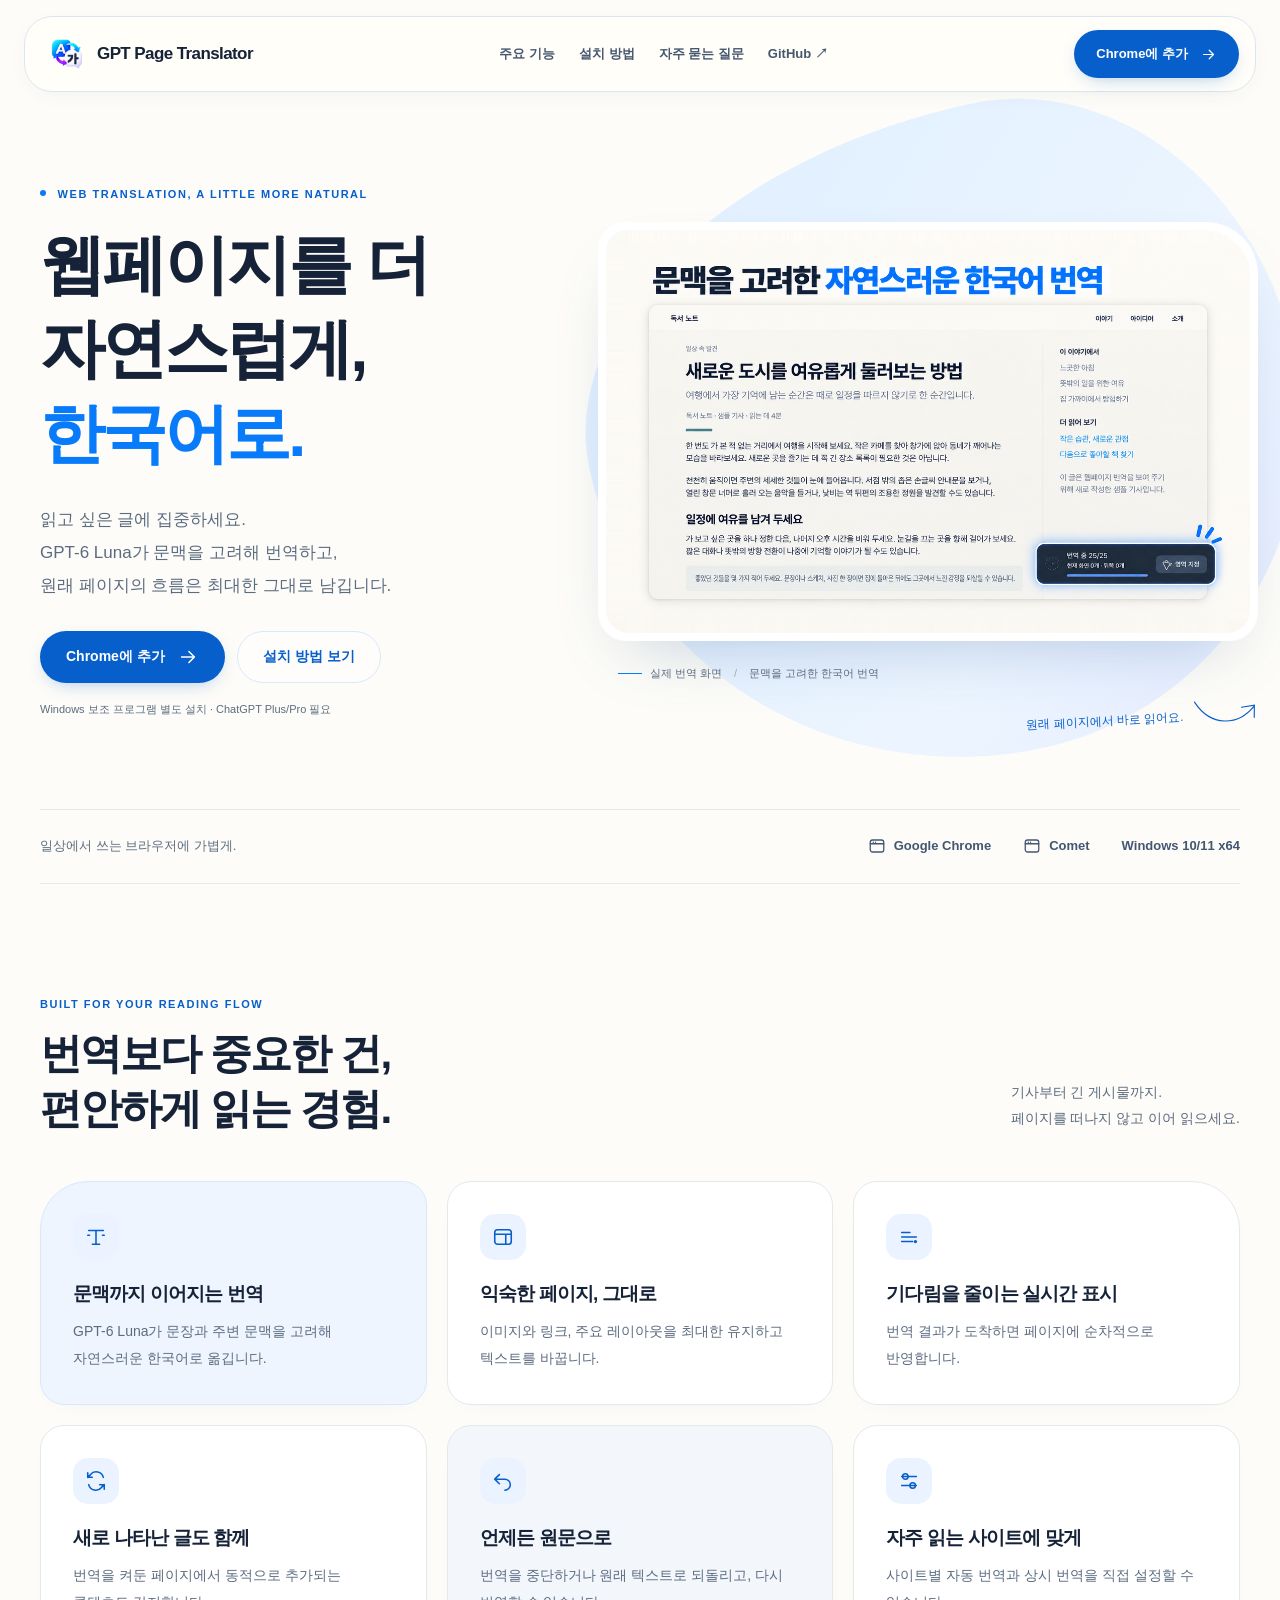
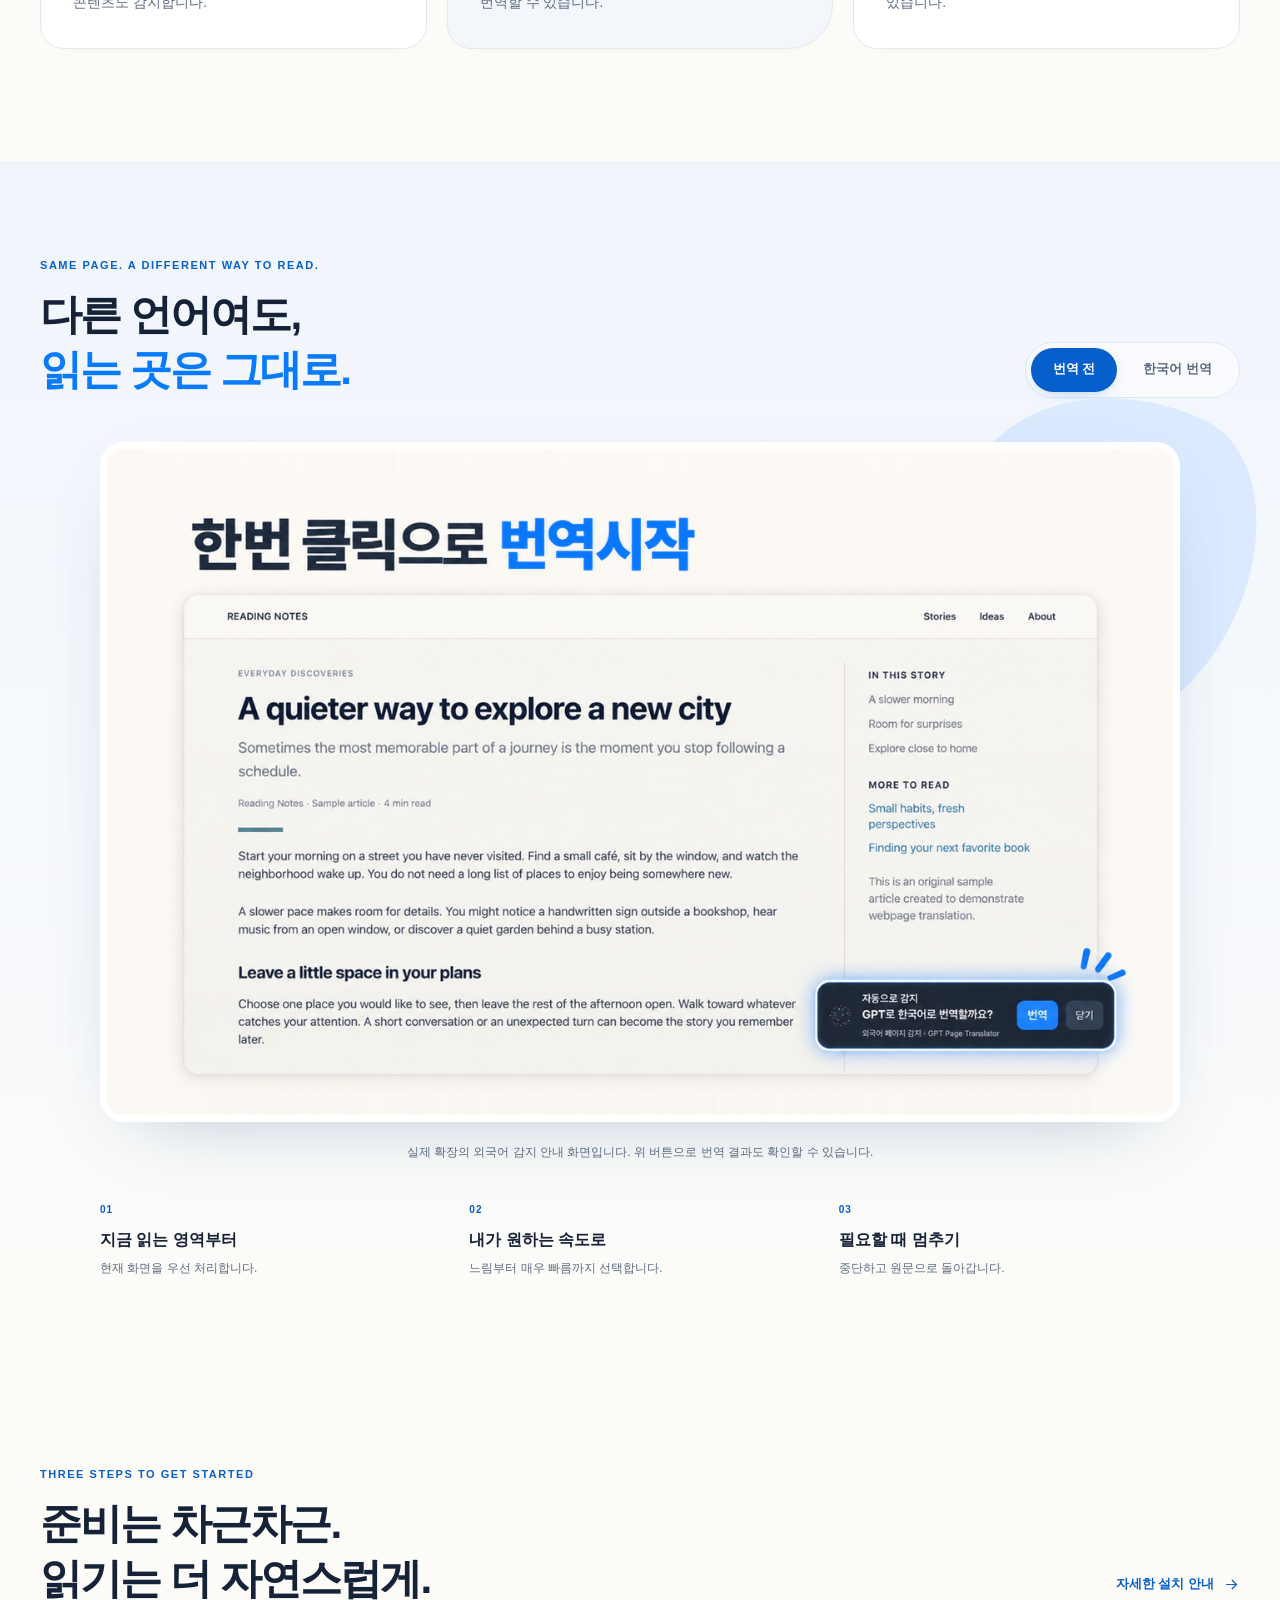
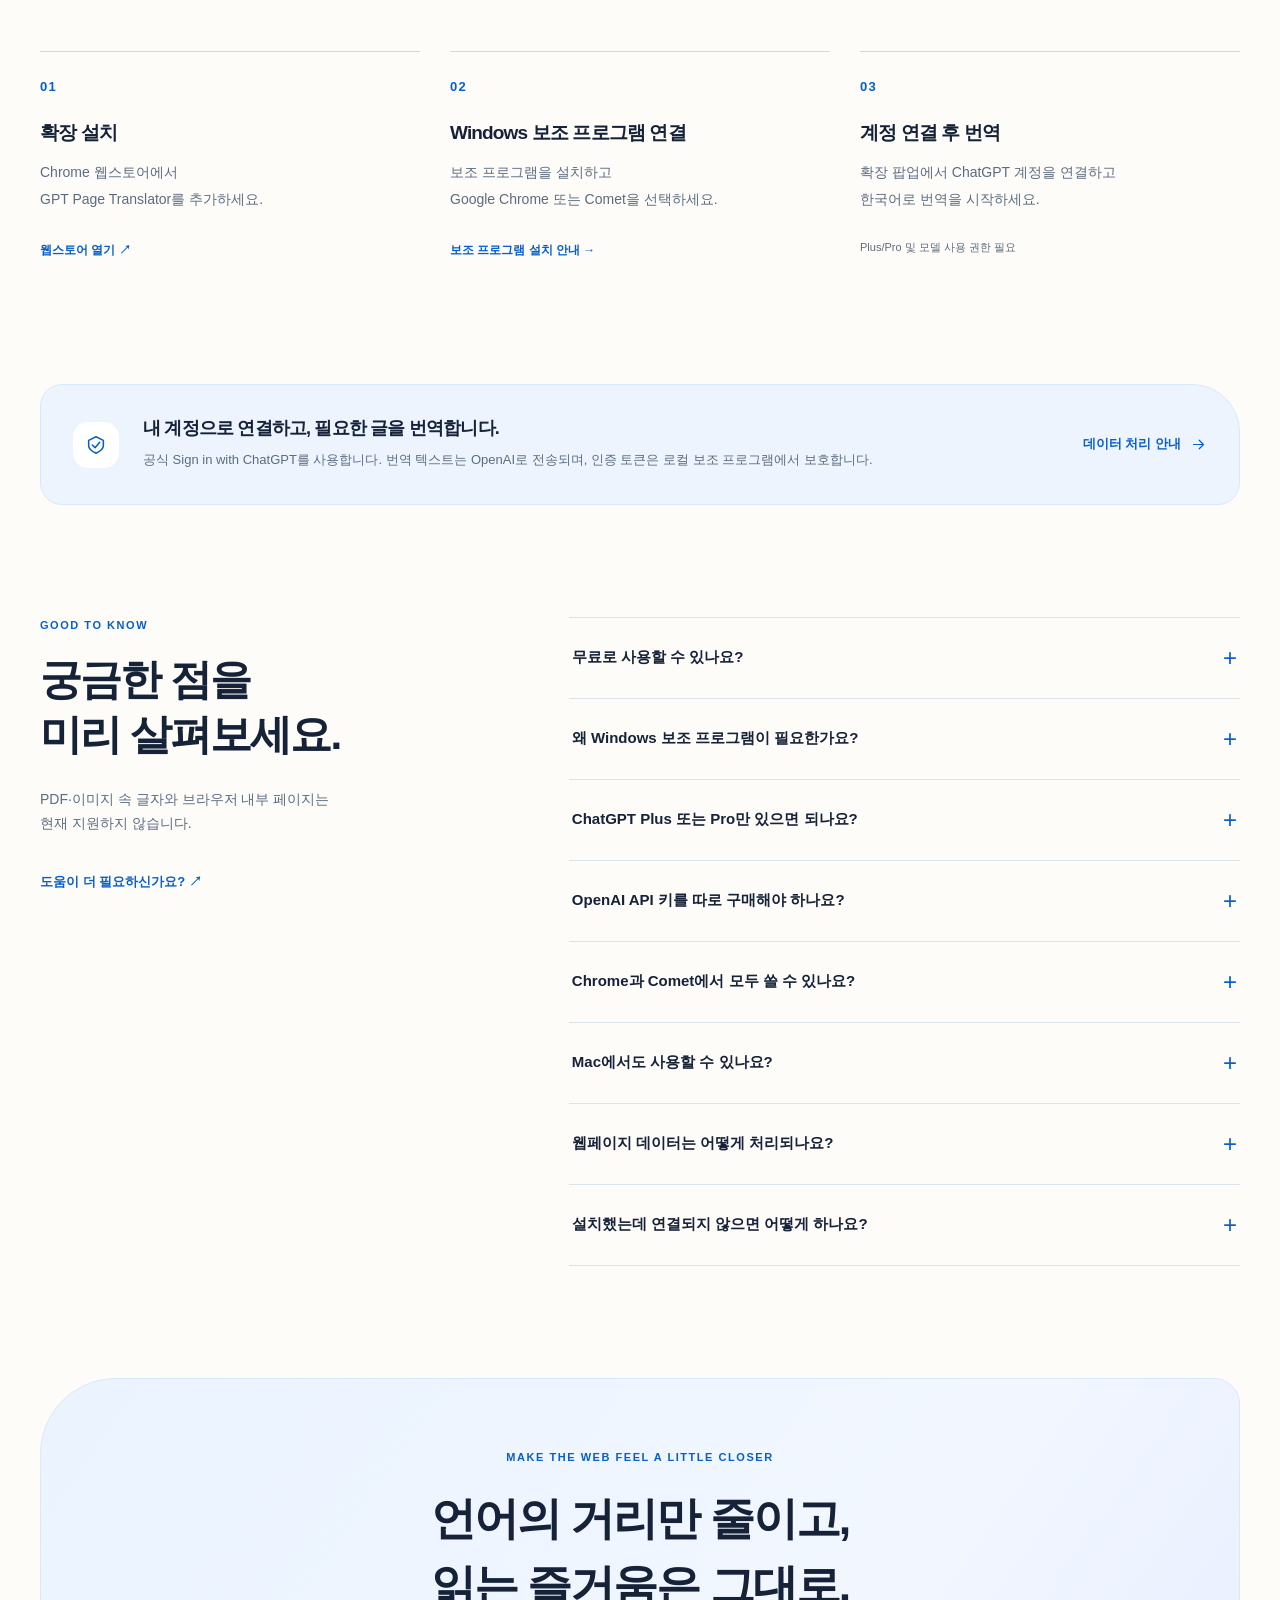
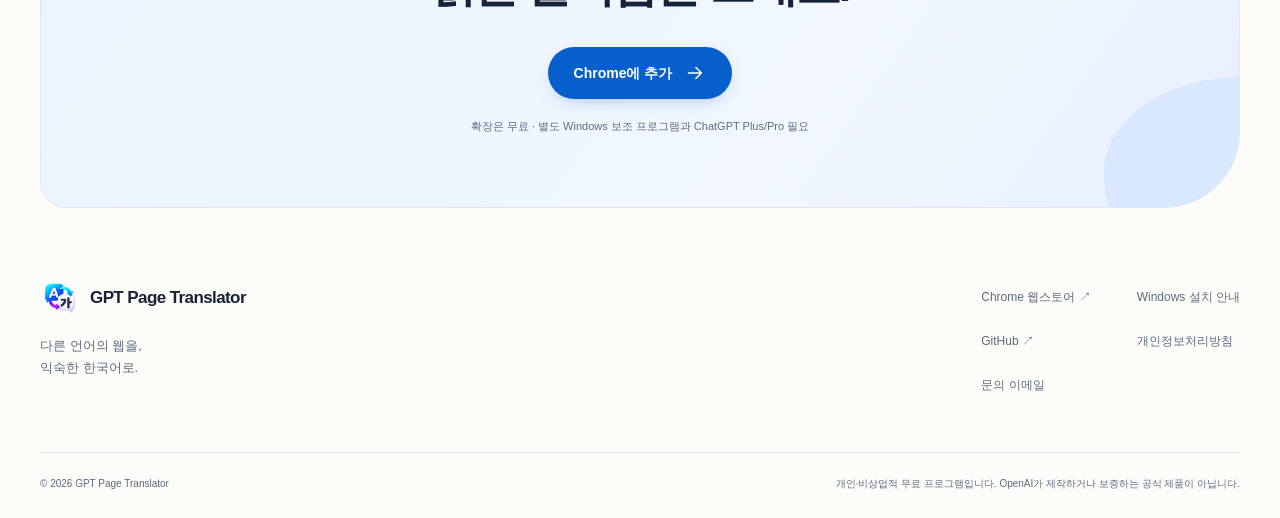
==== commit 6e234cce: "Publish Windows helper v1.2.4 website and current store installation guide" ====
--- a/index.html
+++ b/index.html
@@ -1 +1,10 @@
-<!doctype html><html lang="ko"><head><meta charset="utf-8"><meta name="viewport" content="width=device-width,initial-scale=1"><title>다운로드 · GPT Page Translator</title><meta name="description" content="GPT-6 Luna 기반 한국어 웹페이지 번역기. 설치 안내, 다운로드 및 개인정보처리방침."><link rel="stylesheet" href="style-1.2.2-ko.css"></head><body><nav><strong>GPT Page Translator</strong><div class="links"><a href="index.html">다운로드</a><a href="install.html">설치·지원</a><a href="privacy.html">개인정보</a><a href="mailto:anthony1234567816@gmail.com">문의</a></div></nav><main><span class="tag">1.2.3 · Windows</span><h1>웹페이지를 자연스러운<br>한국어로 읽으세요.</h1><p class="intro">GPT-6 Luna 기반 웹페이지 번역. 원래 페이지의 링크와 구성을 유지하면서, 현재 읽는 화면부터 번역합니다.</p><p class="note">웹스토어 항목은 현재 초안입니다. Windows 배포 파일과 출시 전 테스트용 확장은 아래에서 다운로드할 수 있습니다. 스토어 설치 링크는 심사·게시 후 제공됩니다. ChatGPT Plus 또는 Pro 요금제와 GPT-6 Luna 모델 접근 권한이 필요합니다. 무료 계정은 지원하지 않습니다.</p><div class="cards"><section class="card"><h2>Windows</h2><p>Windows 10/11 x64 · Node.js 포함<br>고정 ID 연결 · 별도 API 키 불필요</p><a class="button" href="https://github.com/anthony1234567816/gpt-page-translator-downloads/releases/download/v1.2.3/GPT-Page-Translator-Windows-x64-Setup-1.2.3.exe">보조 프로그램 다운로드</a><p><a href="https://github.com/anthony1234567816/gpt-page-translator-downloads/releases/download/v1.2.3/GPT-Page-Translator-Windows-x64-1.2.3.zip">보조 프로그램 ZIP</a></p><p class="muted">EXE에 확장 폴더가 포함됩니다. 설치 후 브라우저에서 한 번 로드해 주세요.</p></section></div><p class="muted"><a href="https://github.com/anthony1234567816/gpt-page-translator-downloads/releases/download/v1.2.3/SHA256SUMS-1.2.3.txt">파일 SHA256 확인</a> · 현재 Windows 설치 파일은 코드 서명되지 않았습니다.</p><p><a href="https://github.com/anthony1234567816/gpt-page-translator-downloads/releases/download/v1.2.3/GPT-Page-Translator-Extension-1.2.3.zip">수동 설치용 확장 ZIP</a> · 선택 사항: EXE에 포함된 확장 폴더를 사용하면 별도로 받지 않아도 됩니다.</p><h2>실제 페이지에서 바로 번역</h2><img class="shot" src="02-translated.jpg" alt="직접 작성한 영어 예시 문서를 실제 확장 프로그램으로 한국어 번역한 화면" width="1280" height="800"><p class="muted">실제 확장 프로그램으로 직접 작성한 예시 문서를 번역해 촬영했습니다. 제품 UI를 합성하거나 번역 결과를 직접 입력하지 않았습니다.</p><h2>현재 설치 순서</h2><ol><li>Windows EXE를 설치하고 사용할 브라우저를 선택한 뒤 <strong>브라우저 연결</strong>을 누릅니다. ID는 자동 등록됩니다.</li><li><code>chrome://extensions</code>에서 개발자 모드 → 압축해제된 확장 프로그램 로드 → <code>%LOCALAPPDATA%\GPT Page Translator\App\extension</code> 폴더를 선택합니다. 별도 확장 ZIP은 필요 없습니다.</li><li>브라우저를 완전히 재시작하고 확장 팝업에서 본인 ChatGPT 계정을 연결합니다.</li></ol><p class="muted">웹스토어 출시 후에는 2번을 공식 스토어에서 확장 설치로 대체합니다. 개발자 모드·폴더 선택은 필요 없습니다.</p><p><a class="button secondary" href="install.html">설치·문제 해결 안내</a></p><h2>사용 전에 알아두세요</h2><ul><li>번역 대상 텍스트와 주변 문맥은 OpenAI로 전송됩니다.</li><li>상시 번역과 사이트 자동 번역을 켜면 새 콘텐츠도 전송될 수 있습니다.</li><li>확장 프로그램은 무료이지만 ChatGPT Plus 또는 Pro 요금제가 필요하며 해당 계정의 사용량 제한이 적용됩니다.</li><li>PDF, 브라우저 내부 페이지 및 이미지 속 글자는 지원하지 않습니다.</li></ul><p><a href="privacy.html">데이터 처리와 삭제 방법 확인</a></p><section><h2>Chrome 테스트용 최신 개정본</h2><p>1.2.3: 기존 보안 수정, Google Chrome → Comet 선택 순서, 자동 ID 연결 유지, 설치·개인정보 안내 개선. 아이콘과 번역 엔진은 유지합니다.</p><p><a href="https://github.com/anthony1234567816/gpt-page-translator-downloads/releases/download/v1.2.3/GPT-Page-Translator-Extension-1.2.3.zip">확장 프로그램만 다운로드</a></p></section></main><footer>개인·비상업적 테스트 배포 · OpenAI 공식 제품이 아닙니다.<br><a href="mailto:anthony1234567816@gmail.com">anthony1234567816@gmail.com</a> · <a href="privacy.html">개인정보처리방침</a></footer></body></html>+<!doctype html>
+<html lang="ko"><head><meta charset="utf-8"><meta name="viewport" content="width=device-width,initial-scale=1"><meta name="color-scheme" content="light"><meta name="theme-color" content="#FDFCF8"><title>GPT Page Translator — 웹페이지를 더 자연스럽게, 한국어로</title><meta name="description" content="GPT-6 Luna 기반 한국어 웹페이지 번역. Chrome·Comet에서 원래 레이아웃을 최대한 유지하며 읽는 영역을 우선 번역합니다."><link rel="icon" href="assets/logo.png" type="image/png"><link rel="stylesheet" href="style.css"><script defer src="release-config.js"></script><script defer src="site.js"></script></head><body><a class="skip-link" href="#main">본문으로 건너뛰기</a><header class="nav-wrap"><nav class="nav" aria-label="주 메뉴"><a class="brand" href="index.html" aria-label="GPT Page Translator 홈"><img src="assets/logo.png" width="40" height="40" alt=""><span>GPT Page<br class="brand-break"> Translator</span></a><div class="nav-links"><a href="index.html#features">주요 기능</a><a href="install.html" >설치 방법</a><a href="index.html#faq">자주 묻는 질문</a><a href="https://github.com/anthony1234567816/gpt-page-translator-downloads" target="_blank" rel="noopener noreferrer">GitHub ↗</a></div><a class="button primary nav-cta" href="https://chromewebstore.google.com/detail/nfgonbjadjmfjcickpocfhgefhbcdegk" target="_blank" rel="noopener noreferrer">Chrome에 추가 <svg class="icon" viewBox="0 0 24 24" fill="none" stroke="currentColor" stroke-width="1.7" stroke-linecap="round" stroke-linejoin="round" aria-hidden="true"><path d="M5 12h14m-6-6 6 6-6 6"/></svg></a><details class="mobile-menu"><summary aria-label="모바일 메뉴 열기">메뉴 <span aria-hidden="true">☰</span></summary><div><a href="index.html#features">주요 기능</a><a href="install.html">설치 방법</a><a href="index.html#faq">자주 묻는 질문</a><a href="https://github.com/anthony1234567816/gpt-page-translator-downloads" target="_blank" rel="noopener noreferrer">GitHub ↗</a><a href="https://chromewebstore.google.com/detail/nfgonbjadjmfjcickpocfhgefhbcdegk" target="_blank" rel="noopener noreferrer">Chrome에 추가 ↗</a></div></details></nav></header><main id="main">
+<section class="hero wrap"><div class="hero-copy"><p class="eyebrow"><span class="blue-dot"></span> WEB TRANSLATION, A LITTLE MORE NATURAL</p><h1>웹페이지를 더<br>자연스럽게,<br><span class="blue-word">한국어로.</span></h1><p class="lead">읽고 싶은 글에 집중하세요.<br>GPT-6 Luna가 문맥을 고려해 번역하고,<br class="desktop-br"> 원래 페이지의 흐름은 최대한 그대로 남깁니다.</p><div class="actions"><a class="button primary" href="https://chromewebstore.google.com/detail/nfgonbjadjmfjcickpocfhgefhbcdegk" target="_blank" rel="noopener noreferrer">Chrome에 추가 <svg class="icon" viewBox="0 0 24 24" fill="none" stroke="currentColor" stroke-width="1.7" stroke-linecap="round" stroke-linejoin="round" aria-hidden="true"><path d="M5 12h14m-6-6 6 6-6 6"/></svg></a><a class="button outline" href="install.html">설치 방법 보기</a></div><p class="requirements">Windows 보조 프로그램 별도 설치 · ChatGPT Plus/Pro 필요</p></div><figure class="hero-product"><div class="blob blob-hero" aria-hidden="true"></div><div class="screenshot-frame"><img src="assets/translated.webp" width="1280" height="800" alt="실제 GPT Page Translator로 영어 샘플 기사를 한국어로 번역한 화면. 원래 레이아웃과 하단 번역 상태 UI가 유지됩니다." fetchpriority="high"></div><figcaption><span class="caption-line"></span> 실제 번역 화면 <span class="caption-separator">/</span> 문맥을 고려한 한국어 번역</figcaption><div class="hero-note" aria-hidden="true"><span>원래 페이지에서 바로 읽어요.</span><svg viewBox="0 0 85 45" fill="none"><path d="M3 4c20 34 55 34 77 10m-16 0 17-2-1 16" stroke="currentColor" stroke-width="1.5" stroke-linecap="round"/></svg></div></figure></section>
+<div class="support-strip wrap"><span>일상에서 쓰는 브라우저에 가볍게.</span><div><span><svg class="icon" viewBox="0 0 24 24" fill="none" stroke="currentColor" stroke-width="1.7" stroke-linecap="round" stroke-linejoin="round" aria-hidden="true"><rect x="3" y="4" width="18" height="16" rx="3"/><path d="M3 9h18M7 7h.1M10 7h.1"/></svg> Google Chrome</span><span><svg class="icon" viewBox="0 0 24 24" fill="none" stroke="currentColor" stroke-width="1.7" stroke-linecap="round" stroke-linejoin="round" aria-hidden="true"><rect x="3" y="4" width="18" height="16" rx="3"/><path d="M3 9h18M7 7h.1M10 7h.1"/></svg> Comet</span><span>Windows 10/11 x64</span></div></div>
+<section class="section wrap" id="features"><div class="section-heading"><div><p class="eyebrow">BUILT FOR YOUR READING FLOW</p><h2>번역보다 중요한 건,<br>편안하게 읽는 경험.</h2></div><p>기사부터 긴 게시물까지.<br>페이지를 떠나지 않고 이어 읽으세요.</p></div><div class="feature-grid"><article class="feature-card"><span class="feature-icon"><svg class="icon" viewBox="0 0 24 24" fill="none" stroke="currentColor" stroke-width="1.7" stroke-linecap="round" stroke-linejoin="round" aria-hidden="true"><path d="M4 5h16M12 5v15M8 20h8M5 10H3m18 0h-2"/></svg></span><h3>문맥까지 이어지는 번역</h3><p>GPT-6 Luna가 문장과 주변 문맥을 고려해 자연스러운 한국어로 옮깁니다.</p></article><article class="feature-card"><span class="feature-icon"><svg class="icon" viewBox="0 0 24 24" fill="none" stroke="currentColor" stroke-width="1.7" stroke-linecap="round" stroke-linejoin="round" aria-hidden="true"><rect x="3" y="4" width="18" height="16" rx="3"/><path d="M3 9h18M15 9v11"/></svg></span><h3>익숙한 페이지, 그대로</h3><p>이미지와 링크, 주요 레이아웃을 최대한 유지하고 텍스트를 바꿉니다.</p></article><article class="feature-card"><span class="feature-icon"><svg class="icon" viewBox="0 0 24 24" fill="none" stroke="currentColor" stroke-width="1.7" stroke-linecap="round" stroke-linejoin="round" aria-hidden="true"><path d="M4 7h9M4 12h16M4 17h12"/><circle cx="19" cy="17" r="1"/></svg></span><h3>기다림을 줄이는 실시간 표시</h3><p>번역 결과가 도착하면 페이지에 순차적으로 반영합니다.</p></article><article class="feature-card"><span class="feature-icon"><svg class="icon" viewBox="0 0 24 24" fill="none" stroke="currentColor" stroke-width="1.7" stroke-linecap="round" stroke-linejoin="round" aria-hidden="true"><path d="M20 8a8 8 0 0 0-14-3L3 8m0-5v5h5M4 16a8 8 0 0 0 14 3l3-3m0 5v-5h-5"/></svg></span><h3>새로 나타난 글도 함께</h3><p>번역을 켜둔 페이지에서 동적으로 추가되는 콘텐츠도 감지합니다.</p></article><article class="feature-card"><span class="feature-icon"><svg class="icon" viewBox="0 0 24 24" fill="none" stroke="currentColor" stroke-width="1.7" stroke-linecap="round" stroke-linejoin="round" aria-hidden="true"><path d="M3 10h11a6 6 0 0 1 0 12M3 10l5-5m-5 5 5 5"/></svg></span><h3>언제든 원문으로</h3><p>번역을 중단하거나 원래 텍스트로 되돌리고, 다시 번역할 수 있습니다.</p></article><article class="feature-card"><span class="feature-icon"><svg class="icon" viewBox="0 0 24 24" fill="none" stroke="currentColor" stroke-width="1.7" stroke-linecap="round" stroke-linejoin="round" aria-hidden="true"><path d="M4 7h16M4 17h16"/><circle cx="8" cy="7" r="3"/><circle cx="16" cy="17" r="3"/></svg></span><h3>자주 읽는 사이트에 맞게</h3><p>사이트별 자동 번역과 상시 번역을 직접 설정할 수 있습니다.</p></article></div></section>
+<section class="showcase-section" id="experience"><div class="wrap"><div class="section-heading"><div><p class="eyebrow">SAME PAGE. A DIFFERENT WAY TO READ.</p><h2>다른 언어여도,<br><span class="blue-word">읽는 곳은 그대로.</span></h2></div><div class="segmented" role="group" aria-label="실제 화면 선택"><button type="button" data-screen="source" aria-pressed="true">번역 전</button><button type="button" data-screen="translated" aria-pressed="false">한국어 번역</button></div></div><figure class="showcase"><div class="blob blob-showcase" aria-hidden="true"></div><img id="comparison-image" src="assets/source.webp" width="1280" height="800" loading="lazy" decoding="async" alt="실제 확장에서 외국어 페이지를 감지해 번역 시작을 안내하는 영어 샘플 기사 화면"><figcaption id="comparison-caption">실제 확장의 외국어 감지 안내 화면입니다. 위 버튼으로 번역 결과도 확인할 수 있습니다.</figcaption></figure><div class="reading-notes"><p><span>01</span><strong>지금 읽는 영역부터</strong>현재 화면을 우선 처리합니다.</p><p><span>02</span><strong>내가 원하는 속도로</strong>느림부터 매우 빠름까지 선택합니다.</p><p><span>03</span><strong>필요할 때 멈추기</strong>중단하고 원문으로 돌아갑니다.</p></div></div></section>
+<section class="section wrap" id="how-it-works"><div class="section-heading"><div><p class="eyebrow">THREE STEPS TO GET STARTED</p><h2>준비는 차근차근.<br>읽기는 더 자연스럽게.</h2></div><a class="text-link" href="install.html">자세한 설치 안내 <svg class="icon" viewBox="0 0 24 24" fill="none" stroke="currentColor" stroke-width="1.7" stroke-linecap="round" stroke-linejoin="round" aria-hidden="true"><path d="M5 12h14m-6-6 6 6-6 6"/></svg></a></div><ol class="steps steps-three"><li><span class="step-number">01</span><h3>확장 설치</h3><p>Chrome 웹스토어에서<br>GPT Page Translator를 추가하세요.</p><a href="https://chromewebstore.google.com/detail/nfgonbjadjmfjcickpocfhgefhbcdegk" target="_blank" rel="noopener noreferrer">웹스토어 열기 ↗</a></li><li><span class="step-number">02</span><h3>Windows 보조 프로그램 연결</h3><p>보조 프로그램을 설치하고<br>Google Chrome 또는 Comet을 선택하세요.</p><a href="install.html">보조 프로그램 설치 안내 →</a></li><li><span class="step-number">03</span><h3>계정 연결 후 번역</h3><p>확장 팝업에서 ChatGPT 계정을 연결하고<br>한국어로 번역을 시작하세요.</p><span class="step-note">Plus/Pro 및 모델 사용 권한 필요</span></li></ol></section>
+<section class="privacy-note wrap"><span class="feature-icon"><svg class="icon" viewBox="0 0 24 24" fill="none" stroke="currentColor" stroke-width="1.7" stroke-linecap="round" stroke-linejoin="round" aria-hidden="true"><path d="m12 3 8 4v6c0 4-8 8-8 8s-8-4-8-8V7l8-4Z"/><path d="m8 12 3 3 5-6"/></svg></span><div><h3>내 계정으로 연결하고, 필요한 글을 번역합니다.</h3><p>공식 Sign in with ChatGPT를 사용합니다. 번역 텍스트는 OpenAI로 전송되며, 인증 토큰은 로컬 보조 프로그램에서 보호합니다.</p></div><a class="text-link" href="privacy.html">데이터 처리 안내 <svg class="icon" viewBox="0 0 24 24" fill="none" stroke="currentColor" stroke-width="1.7" stroke-linecap="round" stroke-linejoin="round" aria-hidden="true"><path d="M5 12h14m-6-6 6 6-6 6"/></svg></a></section>
+<section class="section wrap faq-layout" id="faq"><div class="faq-intro"><p class="eyebrow">GOOD TO KNOW</p><h2>궁금한 점을<br>미리 살펴보세요.</h2><p>PDF·이미지 속 글자와 브라우저 내부 페이지는 현재 지원하지 않습니다.</p><a class="text-link" href="mailto:anthony1234567816@gmail.com">도움이 더 필요하신가요? ↗</a></div><div class="accordion"><details><summary>무료로 사용할 수 있나요?<span aria-hidden="true">+</span></summary><div class="answer"><p>확장과 보조 프로그램은 개인·비상업적 용도로 무료 제공됩니다. 다만 번역에는 별도의 지원되는 ChatGPT Plus 또는 Pro 구독과 GPT-6 Luna 모델 사용 권한이 필요합니다. 무료 ChatGPT 계정은 지원하지 않습니다.</p></div></details><details><summary>왜 Windows 보조 프로그램이 필요한가요?<span aria-hidden="true">+</span></summary><div class="answer"><p>공식 ChatGPT 인증, 로컬 인증 정보 보호, 번역 요청 처리를 담당합니다. 확장과 Native Messaging으로 통신하며, 인증 토큰을 웹페이지나 확장에 전달하지 않습니다.</p></div></details><details><summary>ChatGPT Plus 또는 Pro만 있으면 되나요?<span aria-hidden="true">+</span></summary><div class="answer"><p>지원되는 Plus/Pro 계정, GPT-6 Luna 모델 접근 권한과 공식 플랜 사용 승인이 필요합니다. 계정의 사용량 제한이 적용되며 무제한 번역을 보장하지 않습니다.</p></div></details><details><summary>OpenAI API 키를 따로 구매해야 하나요?<span aria-hidden="true">+</span></summary><div class="answer"><p>별도 API 키는 필요하지 않습니다. 공식 Sign in with ChatGPT로 본인 계정을 연결합니다.</p></div></details><details><summary>Chrome과 Comet에서 모두 쓸 수 있나요?<span aria-hidden="true">+</span></summary><div class="answer"><p>Windows 10/11 x64의 Google Chrome과 Comet을 지원합니다. 사용할 브라우저에서 확장을 설치하고, 보조 프로그램에서 같은 브라우저를 선택해 연결하세요.</p></div></details><details><summary>Mac에서도 사용할 수 있나요?<span aria-hidden="true">+</span></summary><div class="answer"><p>macOS는 개발 환경에서 연결을 확인한 단계입니다. 일반 사용자용 DMG는 아직 출시하지 않았으며, 현재 제공하는 Windows EXE는 Mac에서 실행할 수 없습니다.</p></div></details><details><summary>웹페이지 데이터는 어떻게 처리되나요?<span aria-hidden="true">+</span></summary><div class="answer"><p>번역 대상 텍스트와 주변 문맥은 OpenAI로 전송됩니다. 사이트 자동 번역·상시 번역을 켜면 새 콘텐츠나 설정 범위의 페이지도 매번 클릭 없이 전송될 수 있습니다. 자세한 내용은 <a href="privacy.html">개인정보처리방침</a>을 확인하세요.</p></div></details><details><summary>설치했는데 연결되지 않으면 어떻게 하나요?<span aria-hidden="true">+</span></summary><div class="answer"><p>연결 도구에서 사용할 브라우저를 다시 선택해 연결하고 브라우저를 완전히 재시작하세요. <a href="install.html#troubleshooting">설치·문제 해결 안내</a>에서 재연결 경로와 진단 방법을 확인할 수 있습니다.</p></div></details></div></section>
+<section class="final-cta wrap"><div class="blob blob-cta" aria-hidden="true"></div><p class="eyebrow">MAKE THE WEB FEEL A LITTLE CLOSER</p><h2>언어의 거리만 줄이고,<br>읽는 즐거움은 그대로.</h2><a class="button primary" href="https://chromewebstore.google.com/detail/nfgonbjadjmfjcickpocfhgefhbcdegk" target="_blank" rel="noopener noreferrer">Chrome에 추가 <svg class="icon" viewBox="0 0 24 24" fill="none" stroke="currentColor" stroke-width="1.7" stroke-linecap="round" stroke-linejoin="round" aria-hidden="true"><path d="M5 12h14m-6-6 6 6-6 6"/></svg></a><p>확장은 무료 · 별도 Windows 보조 프로그램과 ChatGPT Plus/Pro 필요</p></section></main><footer class="footer wrap"><div class="footer-top"><div><a class="brand" href="index.html"><img src="assets/logo.png" width="40" height="40" alt=""><span>GPT Page Translator</span></a><p>다른 언어의 웹을,<br>익숙한 한국어로.</p></div><nav aria-label="하단 메뉴"><a href="https://chromewebstore.google.com/detail/nfgonbjadjmfjcickpocfhgefhbcdegk" target="_blank" rel="noopener noreferrer">Chrome 웹스토어 ↗</a><a href="install.html">Windows 설치 안내</a><a href="https://github.com/anthony1234567816/gpt-page-translator-downloads" target="_blank" rel="noopener noreferrer">GitHub ↗</a><a href="privacy.html">개인정보처리방침</a><a href="mailto:anthony1234567816@gmail.com">문의 이메일</a></nav></div><div class="footer-bottom"><span>© 2026 GPT Page Translator</span><p>개인·비상업적 무료 프로그램입니다. OpenAI가 제작하거나 보증하는 공식 제품이 아닙니다.</p></div></footer></body></html>
--- a/style.css
+++ b/style.css
@@ -0,0 +1,21 @@
+:root{--blue:#087bfa;--cta:#075fcc;--navy:#152238;--paper:#fdfcf8;--white:#fff;--soft-blue:#eaf3ff;--border:#d8e9fc;--muted:#5c6c80;--shadow:0 18px 55px -26px #2d61a82e;--radius:24px;--wide:1200px;--font:"Pretendard","SUIT",-apple-system,BlinkMacSystemFont,"Apple SD Gothic Neo","Malgun Gothic",sans-serif}
+*{box-sizing:border-box}html{scroll-behavior:smooth;scroll-padding-top:112px}body{margin:0;background:var(--paper);color:var(--navy);font-family:var(--font);font-size:16px;line-height:1.75;word-break:keep-all;overflow-wrap:break-word;-webkit-font-smoothing:antialiased}button,summary{font:inherit}button,a{-webkit-tap-highlight-color:transparent}a{color:var(--cta);text-decoration-thickness:1px;text-underline-offset:4px}button{color:inherit}a:focus-visible,button:focus-visible,summary:focus-visible{outline:3px solid var(--cta);outline-offset:5px;border-radius:6px}img{display:block;max-width:100%;height:auto}h1,h2,h3,p,figure{margin:0}h1,h2,h3{line-height:1.3;letter-spacing:-.045em}h1{font-size:clamp(46px,5.1vw,72px);font-weight:760}h2{font-size:clamp(30px,3.3vw,44px);font-weight:730}h3{font-size:20px;font-weight:700}p{color:var(--muted)}.wrap{width:min(var(--wide),calc(100% - 64px));margin-inline:auto}.icon{width:22px;height:22px;flex:none;vertical-align:middle}.blue-word{color:var(--blue)}.eyebrow{font-size:11px;line-height:1.5;letter-spacing:.14em;font-weight:750;color:var(--cta);margin-bottom:20px}.blue-dot{display:inline-block;width:6px;height:6px;border-radius:50%;background:var(--blue);margin-right:7px;vertical-align:2px}.muted{color:var(--muted)}.skip-link{position:fixed;top:-90px;left:16px;z-index:100;padding:12px 20px;background:white;border:2px solid var(--cta)}.skip-link:focus{top:12px}
+.nav-wrap{position:sticky;top:16px;z-index:20;width:min(1280px,calc(100% - 48px));margin:16px auto 0}.nav{min-height:76px;border:1px solid #dce5ef;background:#fffef9e8;backdrop-filter:blur(14px);-webkit-backdrop-filter:blur(14px);border-radius:28px;padding:12px 16px 12px 22px;display:flex;align-items:center;justify-content:space-between;gap:18px;box-shadow:0 5px 28px -14px #20487b24}.brand{display:flex;align-items:center;gap:10px;text-decoration:none;color:var(--navy);font-size:17px;line-height:1.25;font-weight:750;letter-spacing:-.035em;min-height:44px}.brand img{width:40px;height:40px;object-fit:contain}.brand-break{display:none}.nav-links{display:flex;gap:24px;align-items:center}.nav-links a{display:flex;align-items:center;min-height:44px;color:#46576e;text-decoration:none;font-size:13px;font-weight:650}.nav-links a:hover,.nav-links a[aria-current]{color:var(--cta)}.button{min-height:52px;display:inline-flex;align-items:center;justify-content:center;gap:12px;padding:13px 25px;border-radius:999px;font-weight:700;font-size:14px;line-height:1.5;border:1px solid transparent;text-decoration:none;cursor:pointer;transition:transform .2s ease,box-shadow .2s ease,background-color .2s ease;white-space:normal;text-align:center}.primary{background:var(--cta);color:var(--white);box-shadow:0 6px 20px -9px #075fcc75}.primary:hover:not(:disabled){background:#064fa9;transform:translateY(-2px);box-shadow:0 10px 24px -12px #075fcc9e}.outline{background:#ffffff80;color:var(--cta);border-color:var(--border)}.outline:hover{background:var(--soft-blue);transform:translateY(-2px)}.nav-cta{min-height:48px;font-size:13px;padding:11px 21px}.nav-cta .icon{width:17px;height:17px}.mobile-menu{display:none;position:relative}.mobile-menu summary{list-style:none;cursor:pointer;display:flex;align-items:center;gap:10px;min-height:44px;padding:8px;font-size:13px;font-weight:700}.mobile-menu summary::-webkit-details-marker{display:none}.mobile-menu>div{position:absolute;right:-8px;top:56px;min-width:230px;display:grid;padding:12px;background:#fff;border:1px solid var(--border);border-radius:20px;box-shadow:var(--shadow)}.mobile-menu a{padding:10px 14px;min-height:44px;text-decoration:none;color:var(--navy);font-size:14px}.mobile-menu a:hover{background:var(--soft-blue);border-radius:10px}
+.hero{display:grid;grid-template-columns:.9fr 1.12fr;align-items:center;gap:42px;padding-top:94px;padding-bottom:90px}.hero-copy{position:relative;z-index:1}.hero .lead{font-size:17px;line-height:1.95;margin:26px 0}.actions{display:flex;gap:12px;flex-wrap:wrap;margin-top:28px}.requirements{font-size:11px;margin-top:17px;color:var(--muted)}.hero-product{position:relative;isolation:isolate;min-width:0;margin-right:-18px}.screenshot-frame{position:relative;z-index:1;background:white;padding:7px;border:1px solid #fff;border-radius:26px 52px 28px 28px;box-shadow:0 30px 70px -32px #3a629c55;overflow:hidden}.screenshot-frame img{border-radius:21px 46px 23px 23px;width:100%;height:auto}.hero-product figcaption{position:relative;z-index:1;flex-wrap:wrap;max-width:100%;row-gap:6px;font-size:11px;margin:23px 0 0 20px;color:var(--muted);display:flex;align-items:center;gap:8px}.caption-line{display:block;width:24px;height:1px;background:var(--blue)}.caption-separator{opacity:.5;margin:0 4px}.blob{pointer-events:none;position:absolute;z-index:0;background:linear-gradient(135deg,#deeeff,#ecf5ff 65%,#e5ebff);border-radius:63% 37% 46% 54% / 43% 48% 52% 57%}.blob-hero{z-index:-1;width:108%;height:140%;left:-1%;top:-23%;transform:rotate(-12deg)}.hero-note{position:absolute;z-index:1;right:0;bottom:-54px;display:flex;align-items:center;gap:10px;color:var(--cta);font-size:12px;transform:rotate(-3deg)}.hero-note svg{width:65px;height:36px}.support-strip{padding:25px 0;border-top:1px solid #e6e9e7;border-bottom:1px solid #e6e9e7;display:flex;align-items:center;justify-content:space-between;gap:20px;color:var(--muted);font-size:13px}.support-strip>div{display:flex;gap:32px;flex-wrap:wrap}.support-strip>div>span{display:flex;align-items:center;gap:8px;color:#435773;font-weight:650}.support-strip .icon{width:18px;height:18px}
+.section{padding-block:112px}.section-heading{display:flex;justify-content:space-between;align-items:flex-end;gap:30px;margin-bottom:44px}.section-heading>p{font-size:14px;line-height:1.9;max-width:320px;padding-bottom:5px}.section-heading .eyebrow{margin-bottom:15px}.feature-grid{display:grid;grid-template-columns:repeat(3,minmax(0,1fr));gap:20px}.feature-card{padding:32px;background:#fff;border:1px solid #e4e9ed;border-radius:var(--radius);box-shadow:0 8px 26px -22px #36669c3b;transition:transform .2s ease,box-shadow .2s ease}.feature-card:nth-child(1){background:#eef5ff;border-color:var(--border);border-top-left-radius:48px}.feature-card:nth-child(3){border-top-right-radius:48px}.feature-card:nth-child(5){background:#f3f7fc;border-bottom-right-radius:44px}.feature-card:hover{transform:translateY(-3px);box-shadow:var(--shadow)}.feature-icon{width:46px;height:46px;display:inline-flex;align-items:center;justify-content:center;background:#eaf3ff;border-radius:15px;color:var(--cta);margin-bottom:22px;flex:none}.feature-card h3{margin-bottom:12px;font-size:19px}.feature-card p{font-size:14px;line-height:1.9}.showcase-section{position:relative;padding:96px 0 75px;background:linear-gradient(180deg,#f1f6fd,#f7f9fc 65%,var(--paper));overflow:hidden}.segmented{display:flex;gap:4px;padding:5px;border:1px solid var(--border);border-radius:999px;background:#fff9;flex:none}.segmented button{min-height:44px;border:0;border-radius:999px;background:none;padding:10px 22px;font-size:13px;font-weight:700;cursor:pointer;color:var(--muted)}.segmented button[aria-pressed="true"]{background:var(--cta);color:#fff;box-shadow:0 5px 15px -8px #075fcc80}.showcase{position:relative;max-width:1080px;margin:auto}.showcase>img{position:relative;z-index:1;width:100%;border-radius:24px;border:7px solid #fff;box-shadow:0 25px 75px -40px #3158896b;height:auto}.blob-showcase{width:300px;height:350px;right:-65px;top:-55px;background:#dbeaff;transform:rotate(25deg)}.showcase figcaption{position:relative;z-index:1;text-align:center;font-size:12px;margin-top:20px;color:var(--muted)}.reading-notes{display:grid;grid-template-columns:repeat(3,minmax(0,1fr));gap:28px;max-width:1080px;margin:38px auto 0}.reading-notes p{font-size:12px}.reading-notes span{color:var(--cta);font-size:10px;font-weight:750;display:block;letter-spacing:.1em;margin-bottom:7px}.reading-notes strong{font-size:16px;display:block;color:var(--navy);margin-bottom:4px}
+.text-link{display:inline-flex;align-items:center;gap:9px;min-height:44px;font-size:13px;font-weight:700;text-decoration:none}.text-link:hover{text-decoration:underline}.text-link .icon{width:17px;height:17px}.steps{list-style:none;margin:0;padding:0;display:grid;gap:30px}.steps-three{grid-template-columns:repeat(3,minmax(0,1fr))}.steps li{position:relative;padding:24px 0 0;border-top:1px solid #c7daf0}.step-number{font-size:13px;color:var(--cta);letter-spacing:.1em;font-weight:750;display:block;margin-bottom:22px}.steps h3{font-size:19px;margin-bottom:14px}.steps p{font-size:14px;line-height:1.9;margin-bottom:16px}.steps a{display:inline-flex;align-items:center;min-height:44px;font-size:12px;font-weight:650;text-decoration:none}.steps a:hover{text-decoration:underline}.step-note{font-size:11px;color:var(--muted);display:block;padding-top:10px}.privacy-note{display:flex;align-items:center;gap:24px;padding:32px;background:#edf4fe;border:1px solid var(--border);border-radius:22px 48px 22px 22px}.privacy-note .feature-icon{margin-bottom:0;background:#fff}.privacy-note h3{font-size:18px;margin-bottom:8px}.privacy-note p{font-size:13px}.privacy-note>.text-link{margin-left:auto;flex:none}.faq-layout,.troubleshooting-layout{display:grid;grid-template-columns:.85fr 1.3fr;gap:90px}.faq-intro>p:not(.eyebrow){font-size:14px;margin:24px 0;max-width:300px}.accordion{border-top:1px solid #dce3ea}.accordion details{border-bottom:1px solid #dce3ea}.accordion summary{list-style:none;display:flex;justify-content:space-between;align-items:center;gap:22px;min-height:76px;padding:19px 3px;font-weight:650;font-size:15px;cursor:pointer;color:var(--navy)}.accordion summary::-webkit-details-marker{display:none}.accordion summary>span{font-size:24px;font-weight:350;color:var(--cta);transition:transform .2s;flex:none}.accordion details[open] summary>span{transform:rotate(45deg)}.answer{padding:0 25px 25px 3px}.answer p{font-size:14px;line-height:1.95}.final-cta{position:relative;text-align:center;isolation:isolate;background:linear-gradient(125deg,#eaf3ff,#f2f7ff 65%,#e8eeff);border:1px solid #d8e9fc;padding:70px 24px;border-radius:76px 26px 76px 26px;overflow:hidden}.final-cta .eyebrow{position:relative}.final-cta h2{position:relative;font-size:clamp(30px,3.5vw,46px);line-height:1.5;margin-bottom:28px}.final-cta .button{position:relative}.final-cta>p:last-child{position:relative;font-size:11px;margin-top:18px}.blob-cta{width:220px;height:220px;right:-85px;bottom:-90px;background:#d7e8ff;z-index:-1}.footer{padding-top:68px;padding-bottom:26px}.footer-top{display:flex;justify-content:space-between;gap:48px;padding-bottom:44px}.footer-top>div>p{font-size:13px;margin-top:15px}.footer-top>nav{display:grid;grid-template-columns:repeat(2,auto);gap:0 46px;align-content:start}.footer-top>nav a{font-size:12px;color:var(--muted);text-decoration:none;min-height:44px;display:flex;align-items:center}.footer-top>nav a:hover{color:var(--cta)}.footer-bottom{display:flex;justify-content:space-between;gap:30px;border-top:1px solid #e6e9e7;padding-top:22px;font-size:10px;color:var(--muted)}.footer-bottom p{font-size:10px}
+.install-hero{display:grid;grid-template-columns:1.1fr 1fr;gap:64px;align-items:center;padding-top:70px;padding-bottom:64px}.install-intro h1{font-size:clamp(34px,4vw,50px);line-height:1.45}.install-intro .lead{font-size:16px;line-height:1.9;margin-top:22px}.install-requirements{font-size:12px;margin-top:22px}.download-card{position:relative;background:linear-gradient(135deg,#fff 35%,#f6faff);border:1px solid var(--border);padding:30px;border-radius:30px 48px 30px 30px;box-shadow:var(--shadow)}.download-heading{display:flex;align-items:center;gap:20px}.download-icon{width:56px;height:56px;border-radius:20px;background:var(--soft-blue);color:var(--cta);display:grid;place-items:center;flex:none}.download-icon .icon{width:26px;height:26px}.download-heading .eyebrow{font-size:10px;margin-bottom:7px}.download-heading h2{font-size:25px;line-height:1.45}.download-meta{display:flex;gap:7px;flex-wrap:wrap;margin:23px 0 20px}.download-meta>span{font-size:10px;color:#465b78;border:1px solid #deebfb;background:#f1f6fd;border-radius:999px;padding:4px 9px}.download-primary{width:100%;min-height:56px;padding-inline:12px;font-size:14px}.download-primary:disabled{cursor:not-allowed;background:#405d83;color:white;box-shadow:none}.release-status{font-size:11px;margin-top:10px;color:#435b7b}.download-detail{font-size:11px;line-height:1.8;margin-top:17px}.download-links{display:flex;gap:6px 16px;flex-wrap:wrap;margin-top:15px;font-size:10px}.download-links>a{min-height:44px;display:inline-flex;align-items:center;text-decoration:none}.download-links>span{display:inline-flex;min-height:44px;align-items:center;color:var(--muted)}.mac-detected{font-size:12px;padding:12px;background:#eef4ff;border-radius:12px;margin-top:12px;color:#395678}.mac-detected[hidden]{display:none}.install-steps{padding-top:36px;padding-bottom:70px}.compact-heading{margin-bottom:32px}.compact-heading .eyebrow{margin-bottom:12px}.compact-heading h2{font-size:30px}.steps-four{grid-template-columns:repeat(4,minmax(0,1fr));gap:25px}.steps-four h3{font-size:17px}.steps-four p{font-size:13px}.onboarding-cards{display:grid;grid-template-columns:1fr 1fr;gap:24px}.info-card{padding:32px;border:1px solid #e0e7ee;background:#fff;border-radius:24px 40px 24px 24px}.info-card h2{font-size:24px;margin:10px 0 15px}.info-card p{font-size:14px;line-height:1.9}.info-card .text-link{margin-top:15px}.mac-card{background:#f2f6fb;border-radius:40px 24px 24px 24px}.small-kicker{color:var(--cta);font-size:10px;font-weight:750;letter-spacing:.1em}.troubleshooting-layout>div>p.muted{font-size:14px;margin-top:24px;margin-bottom:18px}code{font-family:ui-monospace,SFMono-Regular,Consolas,monospace;font-size:.88em;background:#eaf0f7;padding:3px 6px;border-radius:5px;color:#2d4667;overflow-wrap:anywhere;word-break:break-word}kbd{font:inherit;font-size:12px;padding:2px 7px;border:1px solid #c9d7e8;border-bottom-width:2px;border-radius:5px;background:white;color:var(--navy)}.security-panel{display:flex;gap:25px;padding:32px;background:#f0f5fc;border:1px solid var(--border);border-radius:24px 48px 24px 24px}.security-panel h2{font-size:22px;margin-bottom:13px}.security-panel p{font-size:13px;margin-bottom:14px}.security-panel .feature-icon{background:#fff}.security-panel code{display:inline-block;font-size:12px;max-width:100%}.security-panel .release-footnote{font-size:12px;margin:20px 0 8px}.already-extension{display:flex;justify-content:space-between;align-items:center;gap:30px;padding-top:65px;padding-bottom:12px}.already-extension h2{font-size:22px;margin-bottom:10px}.already-extension p{font-size:13px}
+.legal-main{padding-block:70px}.legal-main>.eyebrow{max-width:850px;margin-inline:auto}.legal-paper{max-width:850px;margin:auto;background:#fff;border:1px solid #e1e7ee;border-radius:28px;padding:48px}.legal-paper h1{font-size:32px;line-height:1.5;margin-bottom:24px}.legal-paper h2{font-size:22px;margin:38px 0 16px}.legal-paper p,.legal-paper li{font-size:14px;line-height:2;color:var(--muted);margin-bottom:14px}.legal-paper ul{padding-left:22px}.legal-paper strong{color:var(--navy)}
+@media(min-width:1600px){.hero{padding-block:110px;gap:64px}.hero-product{margin-right:-42px}}
+@media(max-width:1100px){.nav-links{gap:18px}.nav-links a{font-size:12px}.brand{font-size:15px}.hero{gap:26px}.hero-product{margin-right:0}.hero h1{font-size:58px}.hero .lead{font-size:15px}.hero .eyebrow{font-size:10px}.faq-layout,.troubleshooting-layout{gap:50px}.privacy-note{flex-wrap:wrap}.privacy-note>.text-link{margin-left:70px}.install-hero{gap:35px}.download-card{padding:25px}.download-heading h2{font-size:23px}.feature-card{padding:26px}}
+@media(max-width:900px){.nav-links{display:none}.mobile-menu{display:block}.nav-cta{margin-left:auto}.hero{grid-template-columns:1fr;padding-top:65px;gap:55px}.hero h1{font-size:64px}.hero-copy{max-width:600px}.hero h1 br:nth-child(2){display:none}.hero .lead{font-size:17px}.hero-product{max-width:760px;margin:0 0 25px 35px}.hero-note{bottom:-45px}.blob-hero{height:125%;top:-14%;width:100%}.feature-grid{grid-template-columns:repeat(2,minmax(0,1fr))}.support-strip{align-items:flex-start;flex-direction:column}.support-strip>div{gap:24px}.section{padding-block:85px}.section-heading{gap:24px}.section-heading>p{max-width:240px}.faq-layout,.troubleshooting-layout{grid-template-columns:1fr;gap:35px}.faq-intro>p:not(.eyebrow){max-width:none}.install-hero{grid-template-columns:1fr;gap:30px;padding-top:40px;max-width:640px}.install-intro h1{font-size:40px}.install-intro .lead{font-size:15px}.install-intro .lead br{display:none}.install-requirements{font-size:12px;margin-top:12px}.install-requirements br{display:none}.download-card{max-width:640px;width:100%}.download-heading h2 br{display:none}.download-heading h2{font-size:24px}.download-card .eyebrow{margin-bottom:5px}.steps-four{grid-template-columns:repeat(2,minmax(0,1fr));gap:30px}.onboarding-cards{gap:18px}.info-card{padding:25px}.info-card h2{font-size:22px}}
+@media(max-width:600px){html{scroll-padding-top:90px}.wrap{width:calc(100% - 36px)}.nav-wrap{width:calc(100% - 24px);margin-top:12px;top:10px}.nav{min-height:64px;padding:8px 12px;border-radius:22px;gap:8px}.brand{font-size:14px;gap:7px;letter-spacing:-.045em}.brand img{width:32px;height:32px}.nav-cta{display:none}.mobile-menu summary{padding-inline:8px}.hero{padding-top:48px;padding-bottom:58px;gap:38px}.hero .eyebrow{font-size:8px;letter-spacing:.1em;margin-bottom:20px}.hero h1{font-size:44px;line-height:1.35}.hero h1 br:nth-child(2){display:block}.hero .lead{font-size:14px;line-height:1.9;margin-top:20px}.hero .desktop-br{display:none}.actions{gap:9px;margin-top:24px}.button{min-height:48px;font-size:13px;padding:12px 20px}.requirements{font-size:10px;max-width:290px;line-height:1.8}.hero-product{margin:0 0 15px}.screenshot-frame{border-radius:20px 34px 20px 20px;padding:4px}.screenshot-frame img{border-radius:17px 30px 17px 17px}.hero-product figcaption{position:relative;z-index:1;flex-wrap:wrap;max-width:100%;row-gap:6px;font-size:9px;margin:18px 0 0 4px;gap:5px}.hero-note{font-size:10px;bottom:-34px}.hero-note svg{height:26px;width:44px}.blob-hero{height:115%;top:-8%}.support-strip{font-size:11px;padding-block:22px;gap:13px}.support-strip>div{gap:12px 18px;font-size:10px}.support-strip .icon{width:15px;height:15px}.section{padding-block:65px}.section-heading{display:block;margin-bottom:28px}.section-heading>p{max-width:none;font-size:13px;margin-top:20px}.section-heading .text-link{margin-top:16px}h2{font-size:29px}.eyebrow{font-size:9px;letter-spacing:.11em;margin-bottom:15px}.feature-grid{grid-template-columns:1fr;gap:14px}.feature-card{padding:26px}.feature-card h3{font-size:18px}.feature-card p{font-size:13px}.feature-icon{width:42px;height:42px;margin-bottom:18px}.feature-card:nth-child(3){border-top-right-radius:24px}.showcase-section{padding:60px 0}.segmented{display:inline-flex;margin-top:25px}.segmented button{padding:9px 20px;font-size:12px}.showcase>img{border-width:4px;border-radius:16px}.showcase figcaption{font-size:10px;margin-top:16px}.reading-notes{grid-template-columns:1fr;gap:18px;margin-top:30px}.reading-notes p{display:grid;grid-template-columns:28px 1fr;font-size:11px}.reading-notes span{grid-row:span 2;align-self:center;margin:0}.reading-notes strong{font-size:15px}.blob-showcase{width:130px;height:160px;right:-10px;top:-30px}.steps-three,.steps-four{grid-template-columns:1fr;gap:28px}.steps li{padding-top:20px}.step-number{margin-bottom:14px}.steps h3{font-size:18px;margin-bottom:10px}.steps p{font-size:13px;margin-bottom:7px}.steps p br{display:none}.step-note{padding-top:6px}.privacy-note{gap:15px;padding:24px;border-top-right-radius:36px}.privacy-note h3{font-size:17px}.privacy-note p{font-size:12px}.privacy-note>.text-link{margin-left:0}.faq-intro>p:not(.eyebrow){font-size:13px;margin:18px 0}.accordion summary{font-size:14px;min-height:72px;padding-block:18px}.answer{padding-right:4px}.answer p{font-size:13px}.final-cta{padding:50px 18px;border-radius:44px 20px 44px 20px}.final-cta h2{font-size:29px}.final-cta>p:last-child{font-size:10px;max-width:270px;margin-inline:auto}.final-cta .eyebrow{font-size:8px}.footer{padding-top:48px}.footer-top{flex-direction:column;gap:24px;padding-bottom:25px}.footer-top>nav{grid-template-columns:1fr 1fr;gap:0 20px}.footer-bottom{display:block;font-size:10px}.footer-bottom p{margin-top:10px;line-height:1.9}.install-hero{padding-top:26px;padding-bottom:40px;gap:20px}.install-intro .eyebrow{font-size:8px;margin-bottom:12px}.install-intro h1{font-size:29px;line-height:1.45}.install-intro .lead{font-size:12px;margin-top:12px;line-height:1.8}.install-intro .lead br{display:none}.install-requirements{font-size:10px;margin-top:10px}.download-card{padding:20px;border-radius:24px 36px 24px 24px}.download-heading{gap:12px}.download-icon{width:42px;height:42px;border-radius:14px}.download-icon .icon{width:22px;height:22px}.download-heading h2{font-size:20px}.download-heading .eyebrow{font-size:8px}.download-meta{margin:16px 0 14px;gap:5px}.download-meta>span{font-size:9px;padding:3px 7px}.download-primary{min-height:52px;font-size:12px;padding-inline:8px;gap:8px}.download-primary .icon{width:18px;height:18px}.release-status{font-size:10px;margin-top:8px}.download-detail{font-size:10px;margin-top:12px}.download-links{font-size:9px;gap:2px 12px;margin-top:7px}.install-steps{padding-top:16px;padding-bottom:50px}.compact-heading h2{font-size:25px}.onboarding-cards{grid-template-columns:1fr;gap:16px}.info-card{padding:25px}.info-card h2{font-size:23px}.info-card p{font-size:13px}.security-panel{padding:24px;gap:15px;flex-direction:column}.security-panel .feature-icon{margin:0}.security-panel h2{font-size:21px}.security-panel p{font-size:12px}.security-panel code{font-size:11px}.already-extension{flex-direction:column;align-items:flex-start;gap:22px;padding-top:45px}.already-extension h2{font-size:22px}.already-extension p{font-size:12px}.legal-main{padding-block:40px}.legal-paper{padding:24px 20px;border-radius:22px}.legal-paper h1{font-size:25px}.legal-paper h2{font-size:20px}.legal-paper p,.legal-paper li{font-size:13px}}
+@media(prefers-reduced-motion:reduce){html{scroll-behavior:auto}*,*::before,*::after{animation:none!important;transition:none!important;transform:none!important}}
+@media print{.nav-wrap,.mobile-menu,.actions,.final-cta{display:none}body{background:#fff}.wrap{width:100%}.blob{display:none}.section{padding-block:30px}.footer{padding-top:20px}}
+
+/* The preview CTA stays disabled until publication, but still gives visual feedback. */
+@media(hover:hover) and (pointer:fine){
+ .button.download-primary:hover{transform:scale(1.025);box-shadow:0 10px 25px -12px #075fcc75}
+ .button.download-primary:active:not(:disabled){transform:scale(.99)}
+}
+@media(prefers-reduced-motion:reduce){.button.download-primary:hover,.button.download-primary:active{transform:none!important}}
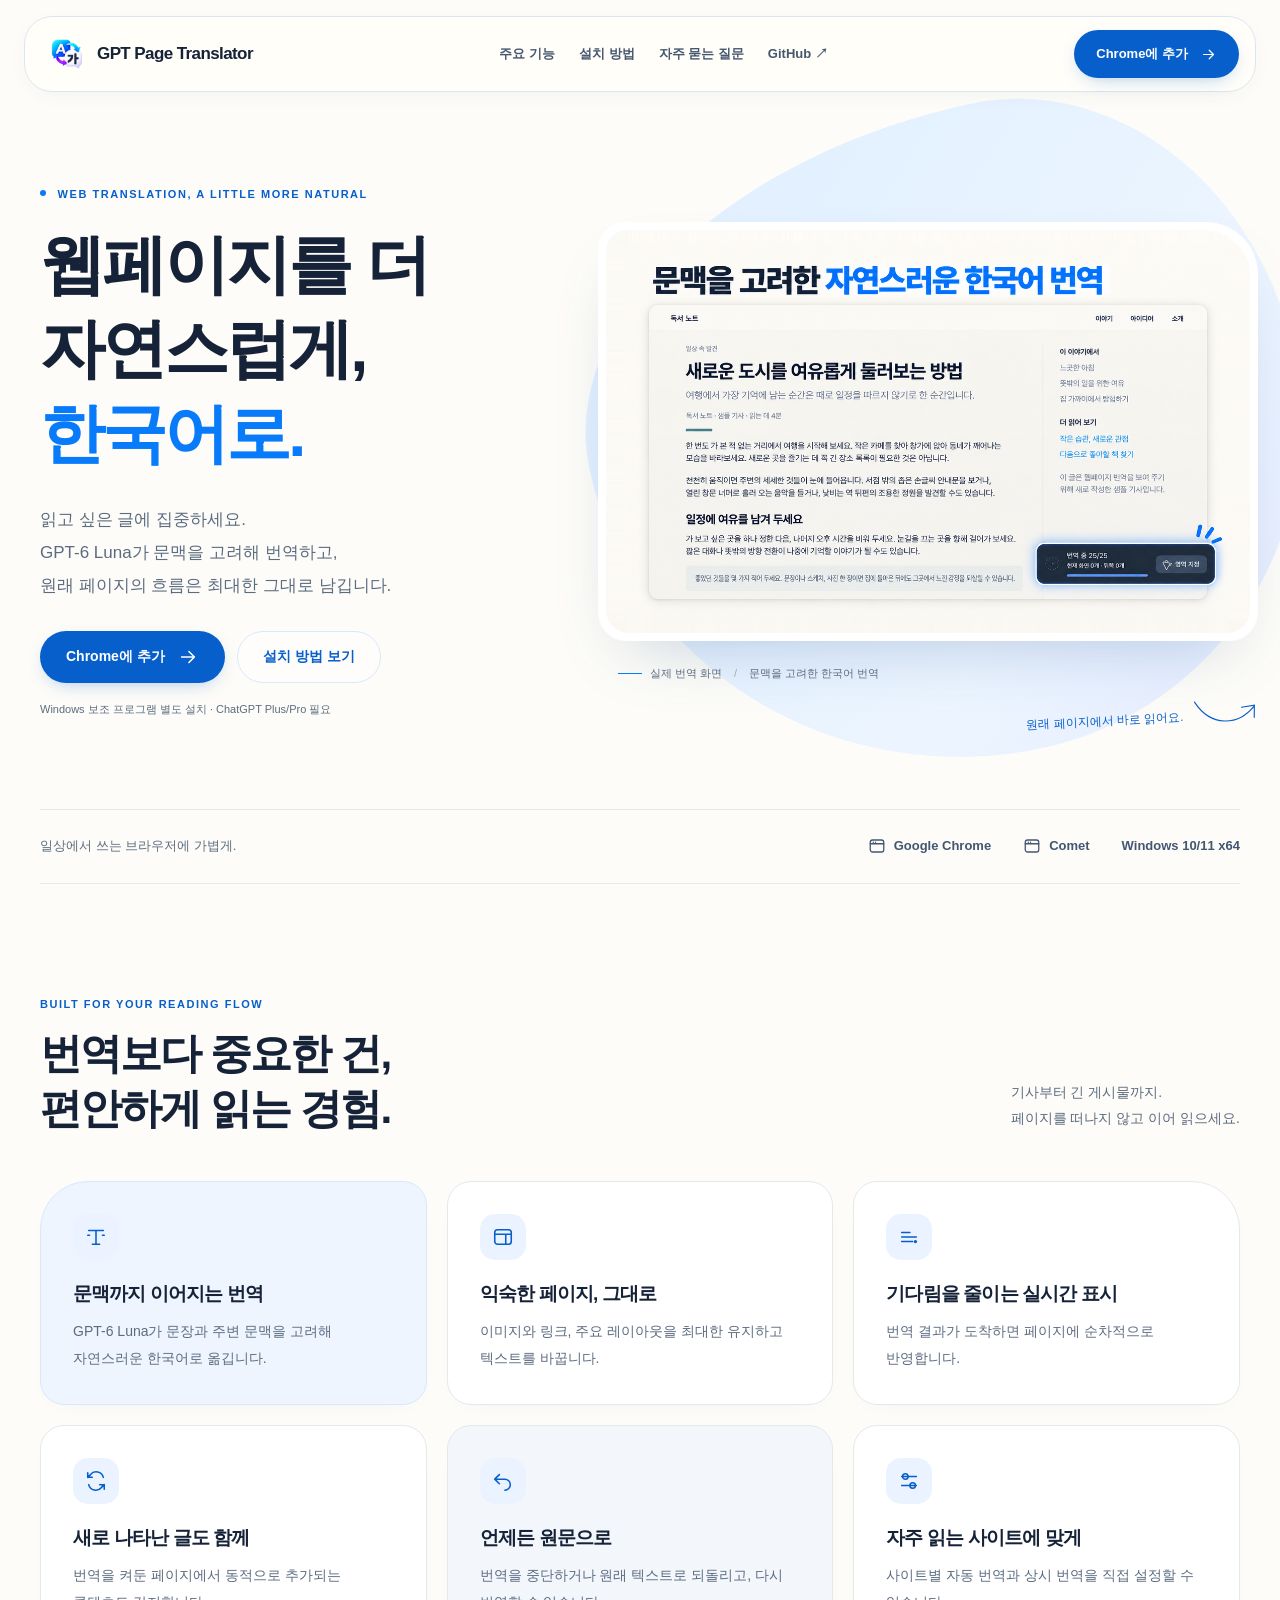
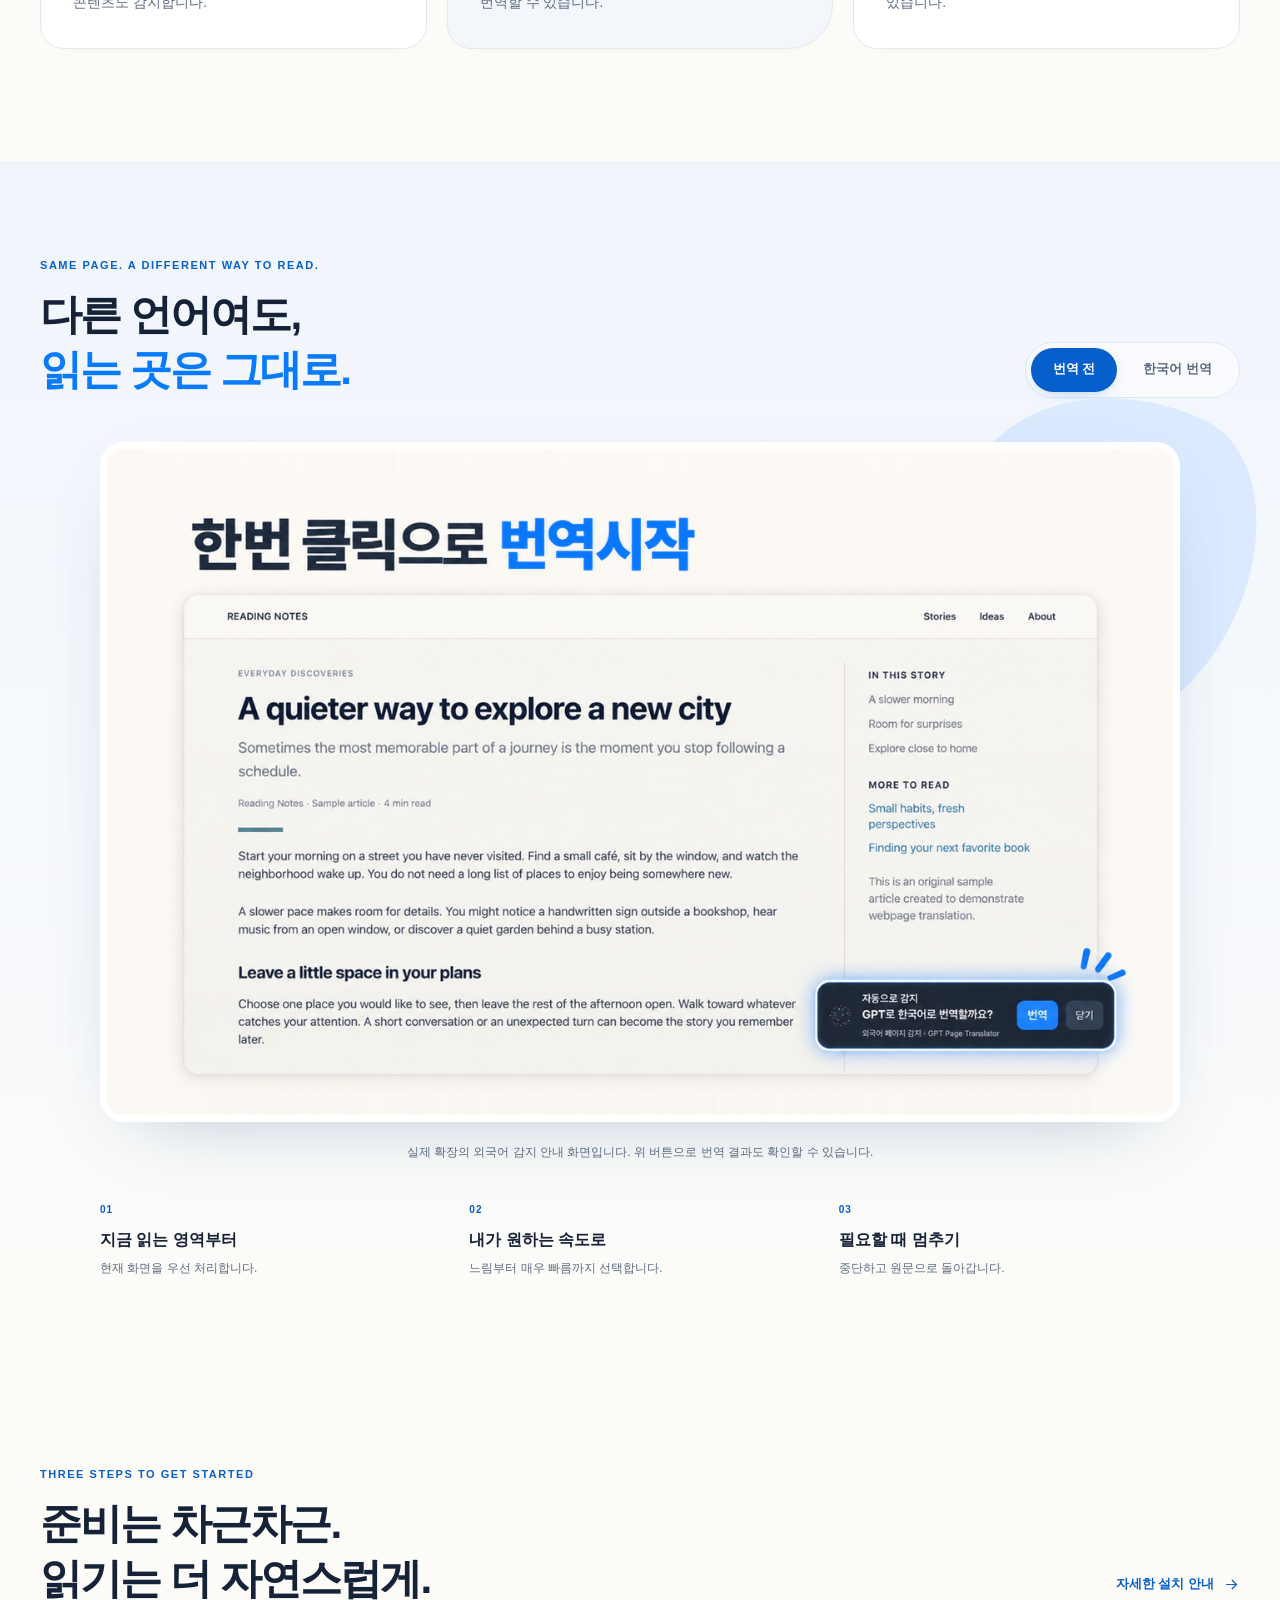
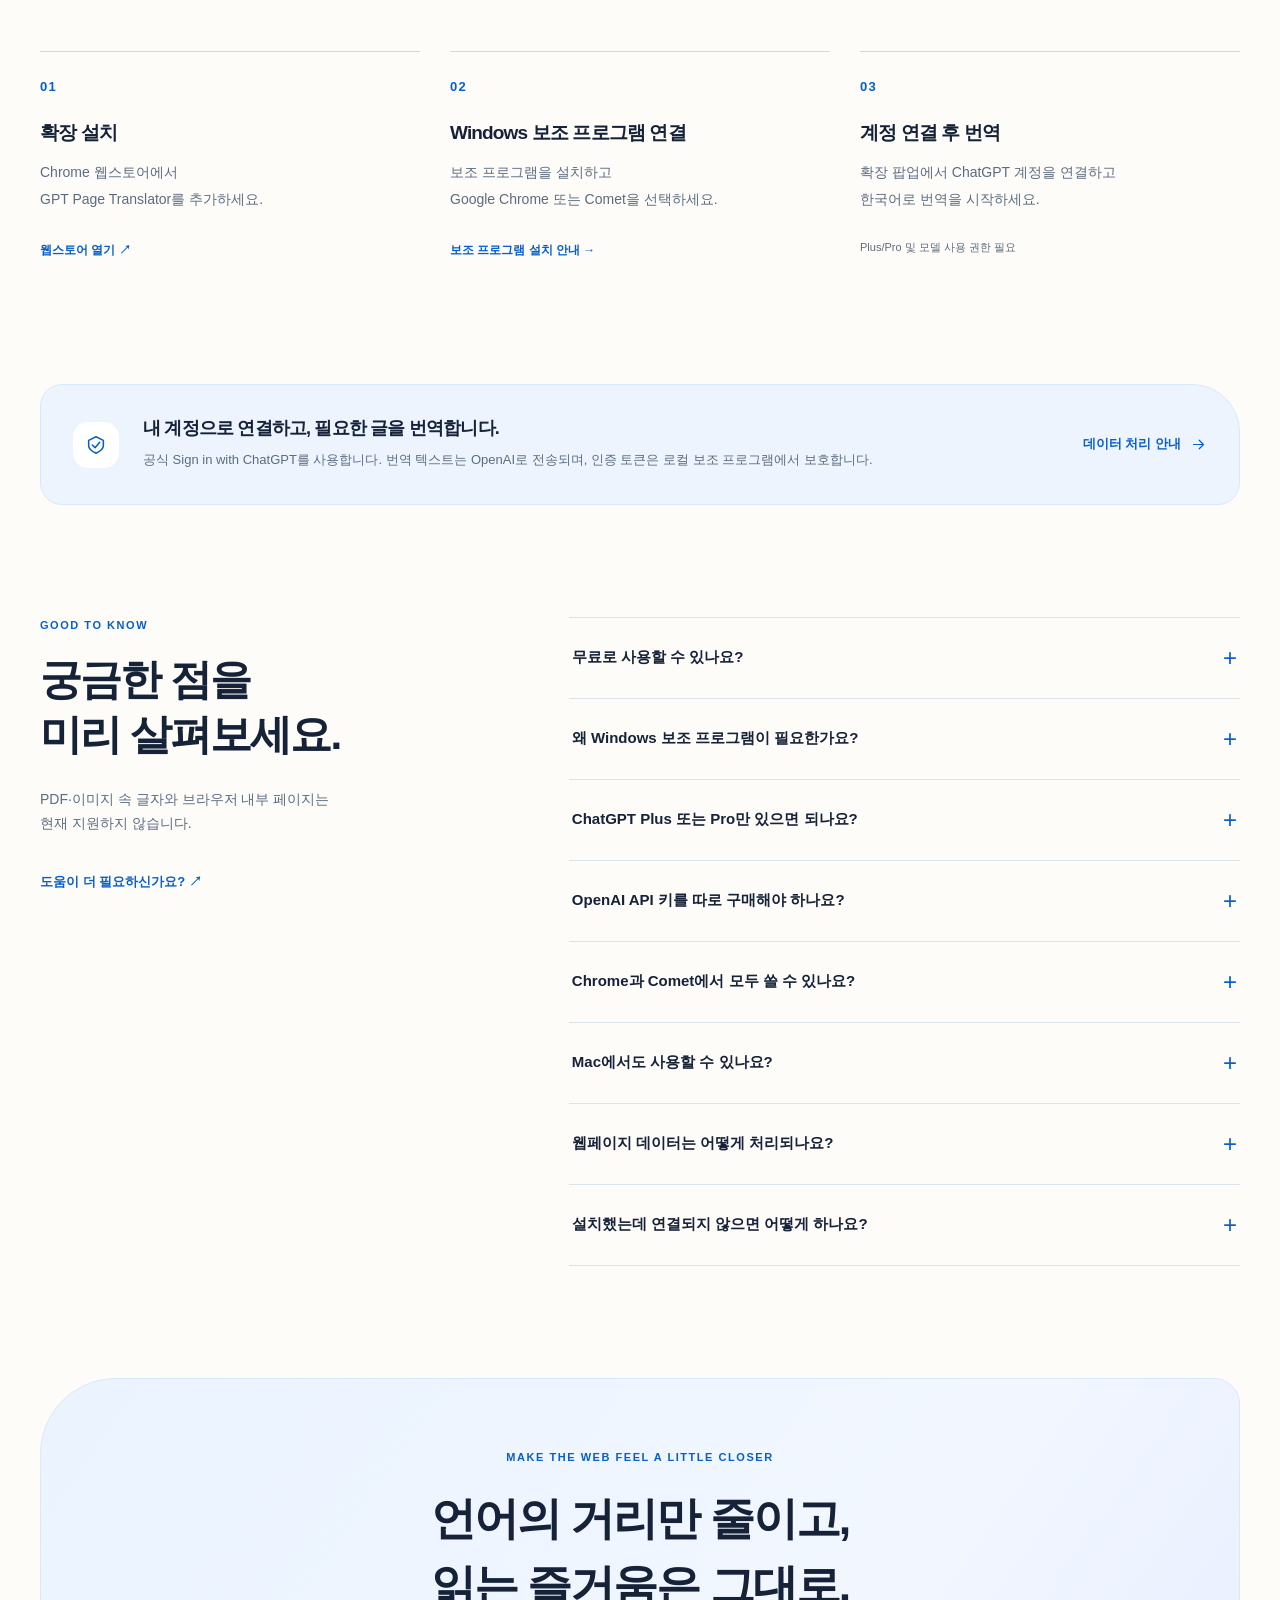
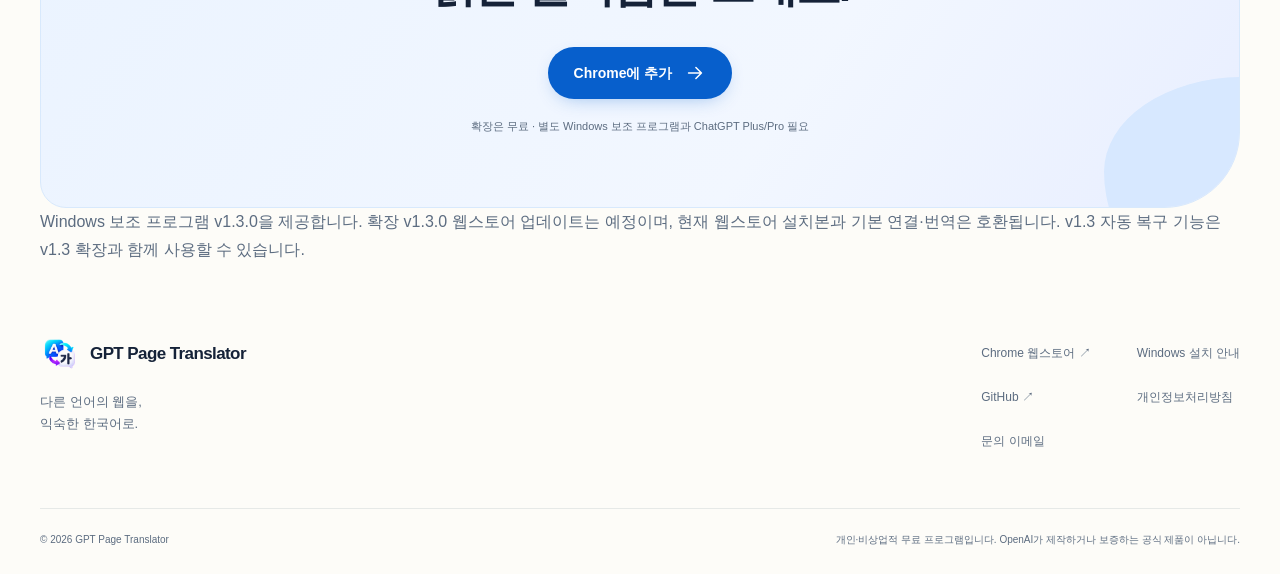
==== commit 1d40fa71: "Update Windows Helper downloads and installation guide to v1.3.0" ====
--- a/index.html
+++ b/index.html
@@ -7,4 +7,4 @@
 <section class="section wrap" id="how-it-works"><div class="section-heading"><div><p class="eyebrow">THREE STEPS TO GET STARTED</p><h2>준비는 차근차근.<br>읽기는 더 자연스럽게.</h2></div><a class="text-link" href="install.html">자세한 설치 안내 <svg class="icon" viewBox="0 0 24 24" fill="none" stroke="currentColor" stroke-width="1.7" stroke-linecap="round" stroke-linejoin="round" aria-hidden="true"><path d="M5 12h14m-6-6 6 6-6 6"/></svg></a></div><ol class="steps steps-three"><li><span class="step-number">01</span><h3>확장 설치</h3><p>Chrome 웹스토어에서<br>GPT Page Translator를 추가하세요.</p><a href="https://chromewebstore.google.com/detail/nfgonbjadjmfjcickpocfhgefhbcdegk" target="_blank" rel="noopener noreferrer">웹스토어 열기 ↗</a></li><li><span class="step-number">02</span><h3>Windows 보조 프로그램 연결</h3><p>보조 프로그램을 설치하고<br>Google Chrome 또는 Comet을 선택하세요.</p><a href="install.html">보조 프로그램 설치 안내 →</a></li><li><span class="step-number">03</span><h3>계정 연결 후 번역</h3><p>확장 팝업에서 ChatGPT 계정을 연결하고<br>한국어로 번역을 시작하세요.</p><span class="step-note">Plus/Pro 및 모델 사용 권한 필요</span></li></ol></section>
 <section class="privacy-note wrap"><span class="feature-icon"><svg class="icon" viewBox="0 0 24 24" fill="none" stroke="currentColor" stroke-width="1.7" stroke-linecap="round" stroke-linejoin="round" aria-hidden="true"><path d="m12 3 8 4v6c0 4-8 8-8 8s-8-4-8-8V7l8-4Z"/><path d="m8 12 3 3 5-6"/></svg></span><div><h3>내 계정으로 연결하고, 필요한 글을 번역합니다.</h3><p>공식 Sign in with ChatGPT를 사용합니다. 번역 텍스트는 OpenAI로 전송되며, 인증 토큰은 로컬 보조 프로그램에서 보호합니다.</p></div><a class="text-link" href="privacy.html">데이터 처리 안내 <svg class="icon" viewBox="0 0 24 24" fill="none" stroke="currentColor" stroke-width="1.7" stroke-linecap="round" stroke-linejoin="round" aria-hidden="true"><path d="M5 12h14m-6-6 6 6-6 6"/></svg></a></section>
 <section class="section wrap faq-layout" id="faq"><div class="faq-intro"><p class="eyebrow">GOOD TO KNOW</p><h2>궁금한 점을<br>미리 살펴보세요.</h2><p>PDF·이미지 속 글자와 브라우저 내부 페이지는 현재 지원하지 않습니다.</p><a class="text-link" href="mailto:anthony1234567816@gmail.com">도움이 더 필요하신가요? ↗</a></div><div class="accordion"><details><summary>무료로 사용할 수 있나요?<span aria-hidden="true">+</span></summary><div class="answer"><p>확장과 보조 프로그램은 개인·비상업적 용도로 무료 제공됩니다. 다만 번역에는 별도의 지원되는 ChatGPT Plus 또는 Pro 구독과 GPT-6 Luna 모델 사용 권한이 필요합니다. 무료 ChatGPT 계정은 지원하지 않습니다.</p></div></details><details><summary>왜 Windows 보조 프로그램이 필요한가요?<span aria-hidden="true">+</span></summary><div class="answer"><p>공식 ChatGPT 인증, 로컬 인증 정보 보호, 번역 요청 처리를 담당합니다. 확장과 Native Messaging으로 통신하며, 인증 토큰을 웹페이지나 확장에 전달하지 않습니다.</p></div></details><details><summary>ChatGPT Plus 또는 Pro만 있으면 되나요?<span aria-hidden="true">+</span></summary><div class="answer"><p>지원되는 Plus/Pro 계정, GPT-6 Luna 모델 접근 권한과 공식 플랜 사용 승인이 필요합니다. 계정의 사용량 제한이 적용되며 무제한 번역을 보장하지 않습니다.</p></div></details><details><summary>OpenAI API 키를 따로 구매해야 하나요?<span aria-hidden="true">+</span></summary><div class="answer"><p>별도 API 키는 필요하지 않습니다. 공식 Sign in with ChatGPT로 본인 계정을 연결합니다.</p></div></details><details><summary>Chrome과 Comet에서 모두 쓸 수 있나요?<span aria-hidden="true">+</span></summary><div class="answer"><p>Windows 10/11 x64의 Google Chrome과 Comet을 지원합니다. 사용할 브라우저에서 확장을 설치하고, 보조 프로그램에서 같은 브라우저를 선택해 연결하세요.</p></div></details><details><summary>Mac에서도 사용할 수 있나요?<span aria-hidden="true">+</span></summary><div class="answer"><p>macOS는 개발 환경에서 연결을 확인한 단계입니다. 일반 사용자용 DMG는 아직 출시하지 않았으며, 현재 제공하는 Windows EXE는 Mac에서 실행할 수 없습니다.</p></div></details><details><summary>웹페이지 데이터는 어떻게 처리되나요?<span aria-hidden="true">+</span></summary><div class="answer"><p>번역 대상 텍스트와 주변 문맥은 OpenAI로 전송됩니다. 사이트 자동 번역·상시 번역을 켜면 새 콘텐츠나 설정 범위의 페이지도 매번 클릭 없이 전송될 수 있습니다. 자세한 내용은 <a href="privacy.html">개인정보처리방침</a>을 확인하세요.</p></div></details><details><summary>설치했는데 연결되지 않으면 어떻게 하나요?<span aria-hidden="true">+</span></summary><div class="answer"><p>연결 도구에서 사용할 브라우저를 다시 선택해 연결하고 브라우저를 완전히 재시작하세요. <a href="install.html#troubleshooting">설치·문제 해결 안내</a>에서 재연결 경로와 진단 방법을 확인할 수 있습니다.</p></div></details></div></section>
-<section class="final-cta wrap"><div class="blob blob-cta" aria-hidden="true"></div><p class="eyebrow">MAKE THE WEB FEEL A LITTLE CLOSER</p><h2>언어의 거리만 줄이고,<br>읽는 즐거움은 그대로.</h2><a class="button primary" href="https://chromewebstore.google.com/detail/nfgonbjadjmfjcickpocfhgefhbcdegk" target="_blank" rel="noopener noreferrer">Chrome에 추가 <svg class="icon" viewBox="0 0 24 24" fill="none" stroke="currentColor" stroke-width="1.7" stroke-linecap="round" stroke-linejoin="round" aria-hidden="true"><path d="M5 12h14m-6-6 6 6-6 6"/></svg></a><p>확장은 무료 · 별도 Windows 보조 프로그램과 ChatGPT Plus/Pro 필요</p></section></main><footer class="footer wrap"><div class="footer-top"><div><a class="brand" href="index.html"><img src="assets/logo.png" width="40" height="40" alt=""><span>GPT Page Translator</span></a><p>다른 언어의 웹을,<br>익숙한 한국어로.</p></div><nav aria-label="하단 메뉴"><a href="https://chromewebstore.google.com/detail/nfgonbjadjmfjcickpocfhgefhbcdegk" target="_blank" rel="noopener noreferrer">Chrome 웹스토어 ↗</a><a href="install.html">Windows 설치 안내</a><a href="https://github.com/anthony1234567816/gpt-page-translator-downloads" target="_blank" rel="noopener noreferrer">GitHub ↗</a><a href="privacy.html">개인정보처리방침</a><a href="mailto:anthony1234567816@gmail.com">문의 이메일</a></nav></div><div class="footer-bottom"><span>© 2026 GPT Page Translator</span><p>개인·비상업적 무료 프로그램입니다. OpenAI가 제작하거나 보증하는 공식 제품이 아닙니다.</p></div></footer></body></html>+<section class="final-cta wrap"><div class="blob blob-cta" aria-hidden="true"></div><p class="eyebrow">MAKE THE WEB FEEL A LITTLE CLOSER</p><h2>언어의 거리만 줄이고,<br>읽는 즐거움은 그대로.</h2><a class="button primary" href="https://chromewebstore.google.com/detail/nfgonbjadjmfjcickpocfhgefhbcdegk" target="_blank" rel="noopener noreferrer">Chrome에 추가 <svg class="icon" viewBox="0 0 24 24" fill="none" stroke="currentColor" stroke-width="1.7" stroke-linecap="round" stroke-linejoin="round" aria-hidden="true"><path d="M5 12h14m-6-6 6 6-6 6"/></svg></a><p>확장은 무료 · 별도 Windows 보조 프로그램과 ChatGPT Plus/Pro 필요</p></section><section class="wrap"><p>Windows 보조 프로그램 v1.3.0을 제공합니다. 확장 v1.3.0 웹스토어 업데이트는 예정이며, 현재 웹스토어 설치본과 기본 연결·번역은 호환됩니다. v1.3 자동 복구 기능은 v1.3 확장과 함께 사용할 수 있습니다.</p></section></main><footer class="footer wrap"><div class="footer-top"><div><a class="brand" href="index.html"><img src="assets/logo.png" width="40" height="40" alt=""><span>GPT Page Translator</span></a><p>다른 언어의 웹을,<br>익숙한 한국어로.</p></div><nav aria-label="하단 메뉴"><a href="https://chromewebstore.google.com/detail/nfgonbjadjmfjcickpocfhgefhbcdegk" target="_blank" rel="noopener noreferrer">Chrome 웹스토어 ↗</a><a href="install.html">Windows 설치 안내</a><a href="https://github.com/anthony1234567816/gpt-page-translator-downloads" target="_blank" rel="noopener noreferrer">GitHub ↗</a><a href="privacy.html">개인정보처리방침</a><a href="mailto:anthony1234567816@gmail.com">문의 이메일</a></nav></div><div class="footer-bottom"><span>© 2026 GPT Page Translator</span><p>개인·비상업적 무료 프로그램입니다. OpenAI가 제작하거나 보증하는 공식 제품이 아닙니다.</p></div></footer></body></html>
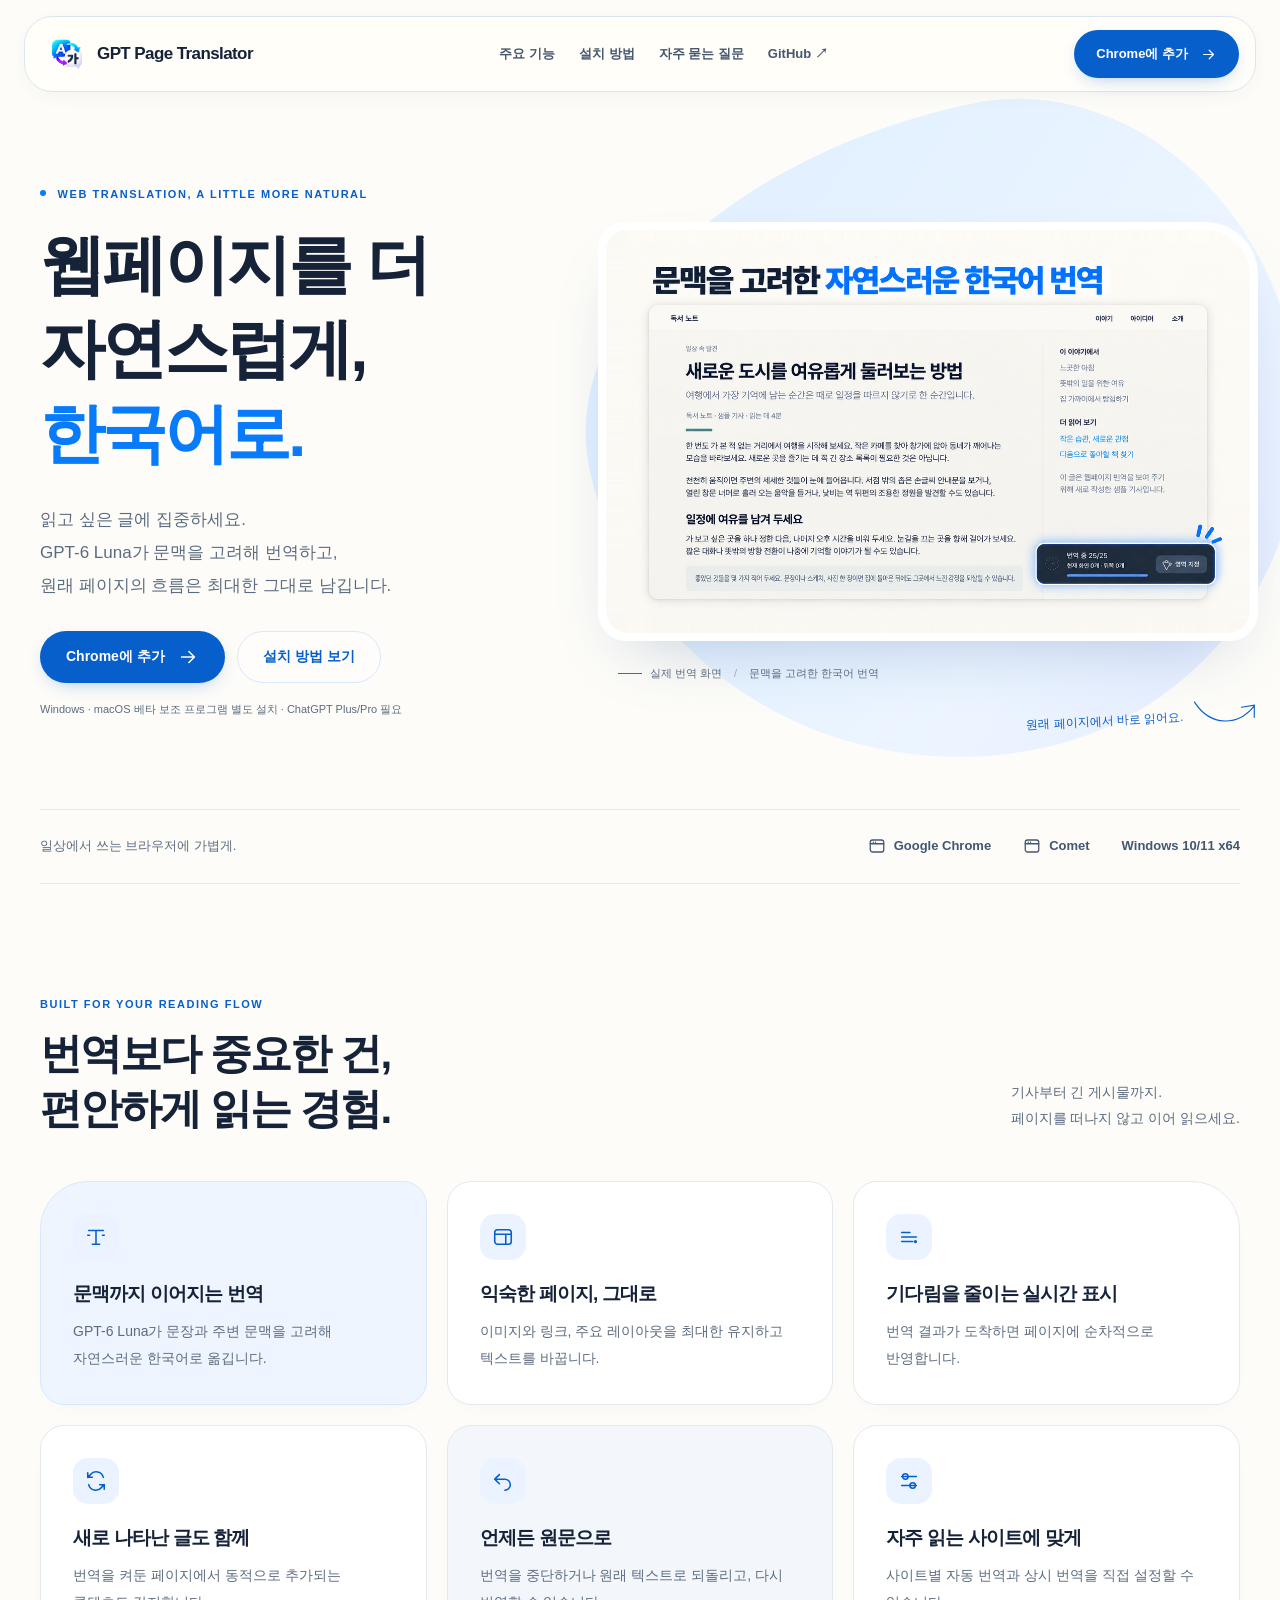
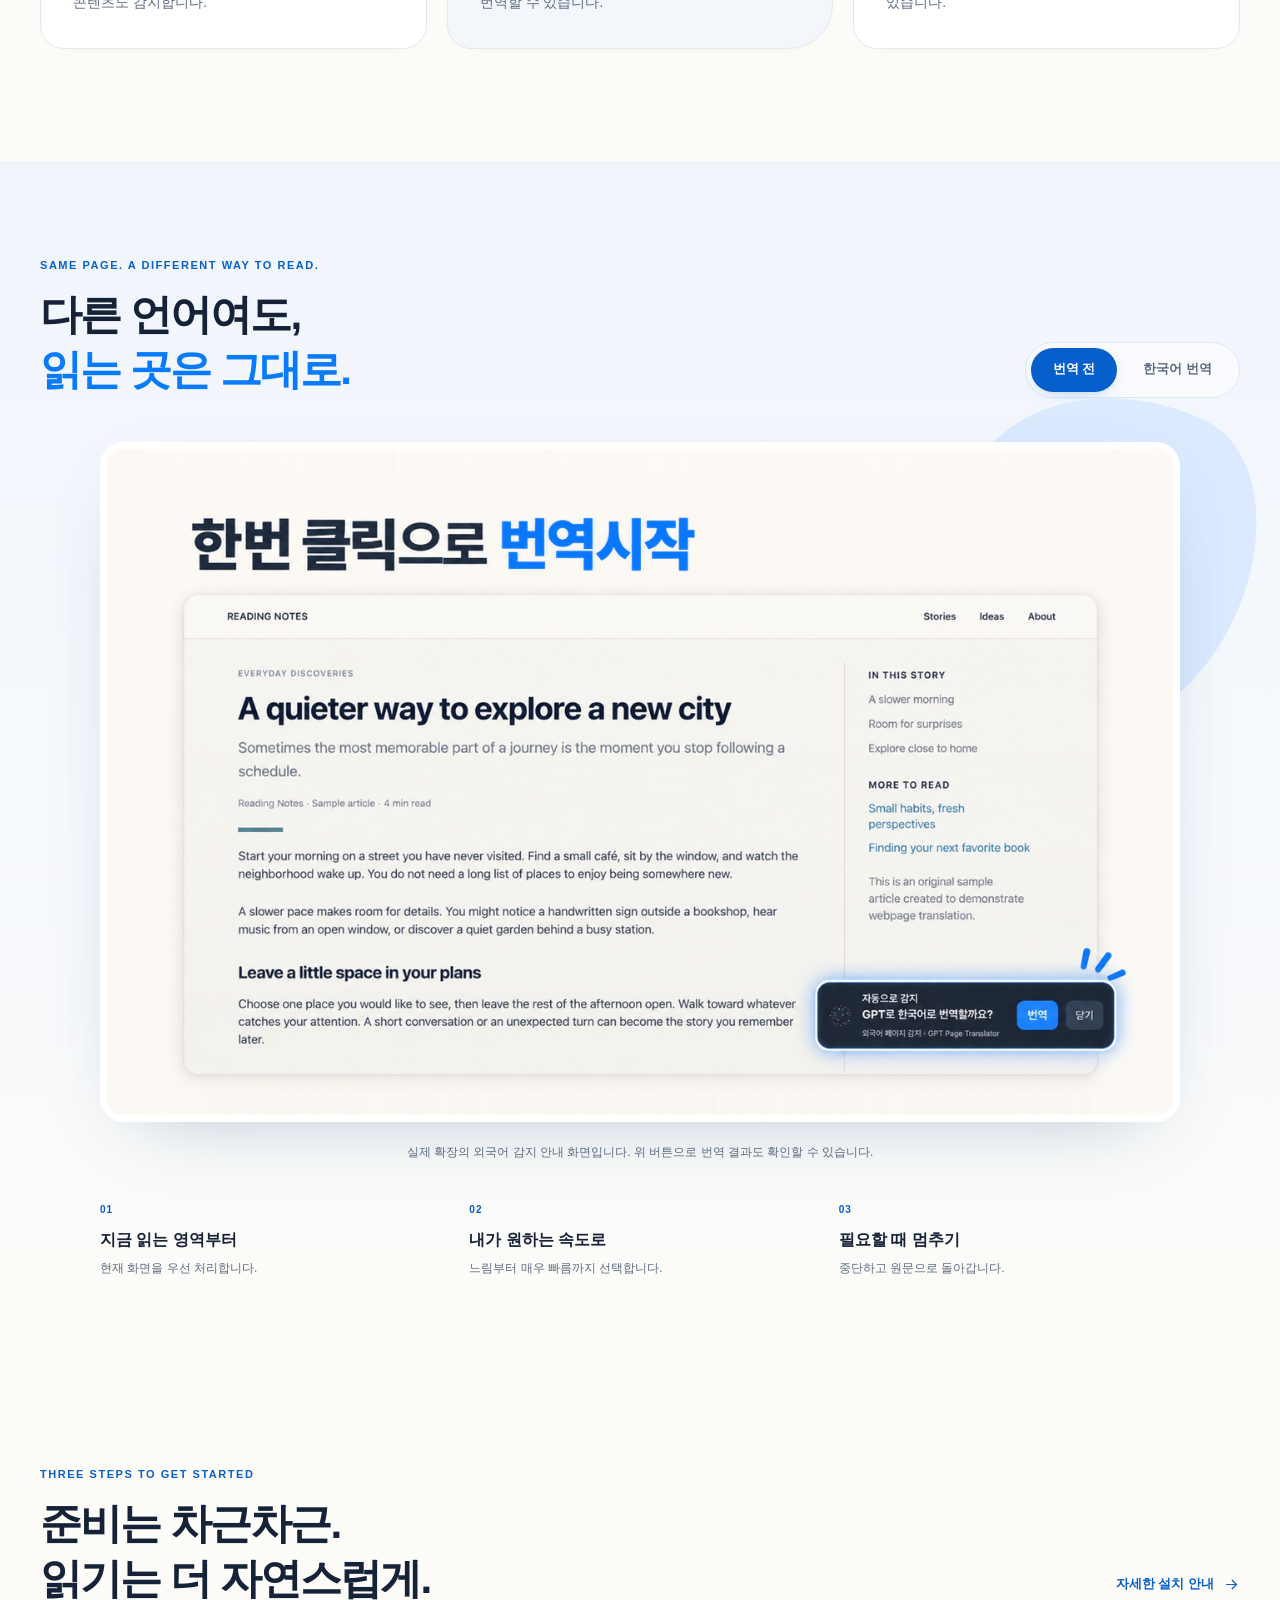
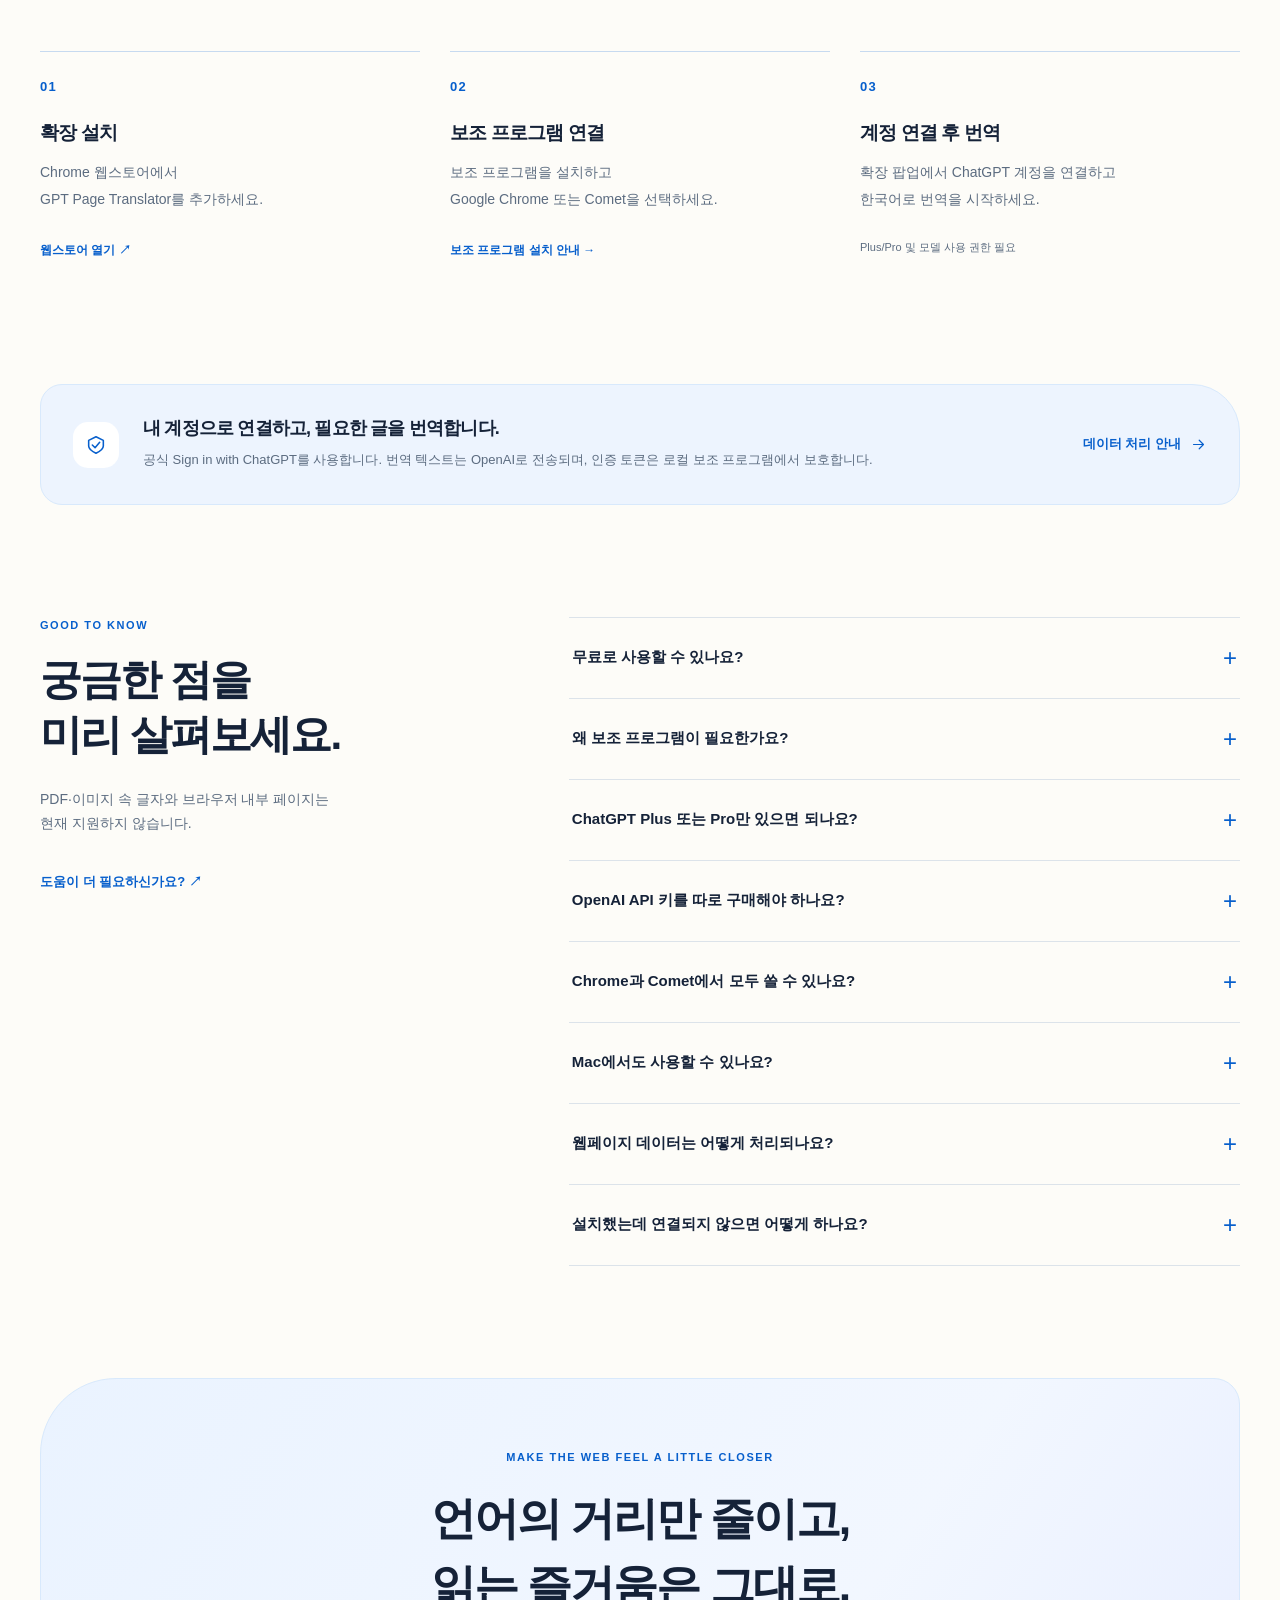
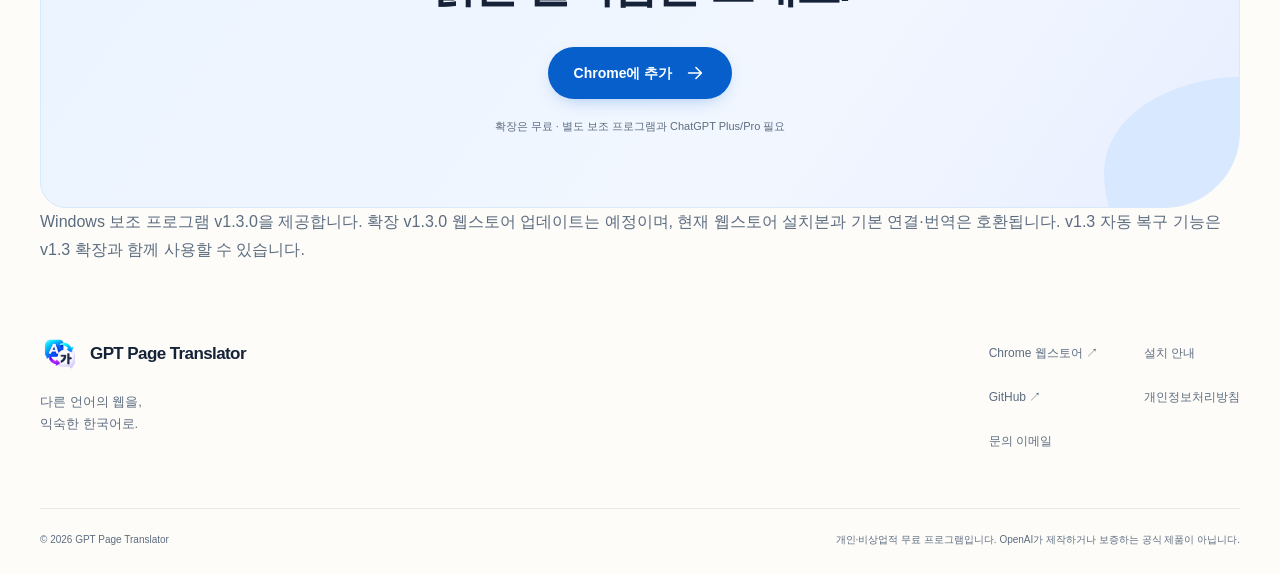
==== commit 02a7bff4: "Add macOS Helper beta download and installation guide Add Windows/macOS selector while preserving ex" ====
--- a/index.html
+++ b/index.html
@@ -1,10 +1,10 @@
 <!doctype html>
 <html lang="ko"><head><meta charset="utf-8"><meta name="viewport" content="width=device-width,initial-scale=1"><meta name="color-scheme" content="light"><meta name="theme-color" content="#FDFCF8"><title>GPT Page Translator — 웹페이지를 더 자연스럽게, 한국어로</title><meta name="description" content="GPT-6 Luna 기반 한국어 웹페이지 번역. Chrome·Comet에서 원래 레이아웃을 최대한 유지하며 읽는 영역을 우선 번역합니다."><link rel="icon" href="assets/logo.png" type="image/png"><link rel="stylesheet" href="style.css"><script defer src="release-config.js"></script><script defer src="site.js"></script></head><body><a class="skip-link" href="#main">본문으로 건너뛰기</a><header class="nav-wrap"><nav class="nav" aria-label="주 메뉴"><a class="brand" href="index.html" aria-label="GPT Page Translator 홈"><img src="assets/logo.png" width="40" height="40" alt=""><span>GPT Page<br class="brand-break"> Translator</span></a><div class="nav-links"><a href="index.html#features">주요 기능</a><a href="install.html" >설치 방법</a><a href="index.html#faq">자주 묻는 질문</a><a href="https://github.com/anthony1234567816/gpt-page-translator-downloads" target="_blank" rel="noopener noreferrer">GitHub ↗</a></div><a class="button primary nav-cta" href="https://chromewebstore.google.com/detail/nfgonbjadjmfjcickpocfhgefhbcdegk" target="_blank" rel="noopener noreferrer">Chrome에 추가 <svg class="icon" viewBox="0 0 24 24" fill="none" stroke="currentColor" stroke-width="1.7" stroke-linecap="round" stroke-linejoin="round" aria-hidden="true"><path d="M5 12h14m-6-6 6 6-6 6"/></svg></a><details class="mobile-menu"><summary aria-label="모바일 메뉴 열기">메뉴 <span aria-hidden="true">☰</span></summary><div><a href="index.html#features">주요 기능</a><a href="install.html">설치 방법</a><a href="index.html#faq">자주 묻는 질문</a><a href="https://github.com/anthony1234567816/gpt-page-translator-downloads" target="_blank" rel="noopener noreferrer">GitHub ↗</a><a href="https://chromewebstore.google.com/detail/nfgonbjadjmfjcickpocfhgefhbcdegk" target="_blank" rel="noopener noreferrer">Chrome에 추가 ↗</a></div></details></nav></header><main id="main">
-<section class="hero wrap"><div class="hero-copy"><p class="eyebrow"><span class="blue-dot"></span> WEB TRANSLATION, A LITTLE MORE NATURAL</p><h1>웹페이지를 더<br>자연스럽게,<br><span class="blue-word">한국어로.</span></h1><p class="lead">읽고 싶은 글에 집중하세요.<br>GPT-6 Luna가 문맥을 고려해 번역하고,<br class="desktop-br"> 원래 페이지의 흐름은 최대한 그대로 남깁니다.</p><div class="actions"><a class="button primary" href="https://chromewebstore.google.com/detail/nfgonbjadjmfjcickpocfhgefhbcdegk" target="_blank" rel="noopener noreferrer">Chrome에 추가 <svg class="icon" viewBox="0 0 24 24" fill="none" stroke="currentColor" stroke-width="1.7" stroke-linecap="round" stroke-linejoin="round" aria-hidden="true"><path d="M5 12h14m-6-6 6 6-6 6"/></svg></a><a class="button outline" href="install.html">설치 방법 보기</a></div><p class="requirements">Windows 보조 프로그램 별도 설치 · ChatGPT Plus/Pro 필요</p></div><figure class="hero-product"><div class="blob blob-hero" aria-hidden="true"></div><div class="screenshot-frame"><img src="assets/translated.webp" width="1280" height="800" alt="실제 GPT Page Translator로 영어 샘플 기사를 한국어로 번역한 화면. 원래 레이아웃과 하단 번역 상태 UI가 유지됩니다." fetchpriority="high"></div><figcaption><span class="caption-line"></span> 실제 번역 화면 <span class="caption-separator">/</span> 문맥을 고려한 한국어 번역</figcaption><div class="hero-note" aria-hidden="true"><span>원래 페이지에서 바로 읽어요.</span><svg viewBox="0 0 85 45" fill="none"><path d="M3 4c20 34 55 34 77 10m-16 0 17-2-1 16" stroke="currentColor" stroke-width="1.5" stroke-linecap="round"/></svg></div></figure></section>
+<section class="hero wrap"><div class="hero-copy"><p class="eyebrow"><span class="blue-dot"></span> WEB TRANSLATION, A LITTLE MORE NATURAL</p><h1>웹페이지를 더<br>자연스럽게,<br><span class="blue-word">한국어로.</span></h1><p class="lead">읽고 싶은 글에 집중하세요.<br>GPT-6 Luna가 문맥을 고려해 번역하고,<br class="desktop-br"> 원래 페이지의 흐름은 최대한 그대로 남깁니다.</p><div class="actions"><a class="button primary" href="https://chromewebstore.google.com/detail/nfgonbjadjmfjcickpocfhgefhbcdegk" target="_blank" rel="noopener noreferrer">Chrome에 추가 <svg class="icon" viewBox="0 0 24 24" fill="none" stroke="currentColor" stroke-width="1.7" stroke-linecap="round" stroke-linejoin="round" aria-hidden="true"><path d="M5 12h14m-6-6 6 6-6 6"/></svg></a><a class="button outline" href="install.html">설치 방법 보기</a></div><p class="requirements">Windows · macOS 베타 보조 프로그램 별도 설치 · ChatGPT Plus/Pro 필요</p></div><figure class="hero-product"><div class="blob blob-hero" aria-hidden="true"></div><div class="screenshot-frame"><img src="assets/translated.webp" width="1280" height="800" alt="실제 GPT Page Translator로 영어 샘플 기사를 한국어로 번역한 화면. 원래 레이아웃과 하단 번역 상태 UI가 유지됩니다." fetchpriority="high"></div><figcaption><span class="caption-line"></span> 실제 번역 화면 <span class="caption-separator">/</span> 문맥을 고려한 한국어 번역</figcaption><div class="hero-note" aria-hidden="true"><span>원래 페이지에서 바로 읽어요.</span><svg viewBox="0 0 85 45" fill="none"><path d="M3 4c20 34 55 34 77 10m-16 0 17-2-1 16" stroke="currentColor" stroke-width="1.5" stroke-linecap="round"/></svg></div></figure></section>
 <div class="support-strip wrap"><span>일상에서 쓰는 브라우저에 가볍게.</span><div><span><svg class="icon" viewBox="0 0 24 24" fill="none" stroke="currentColor" stroke-width="1.7" stroke-linecap="round" stroke-linejoin="round" aria-hidden="true"><rect x="3" y="4" width="18" height="16" rx="3"/><path d="M3 9h18M7 7h.1M10 7h.1"/></svg> Google Chrome</span><span><svg class="icon" viewBox="0 0 24 24" fill="none" stroke="currentColor" stroke-width="1.7" stroke-linecap="round" stroke-linejoin="round" aria-hidden="true"><rect x="3" y="4" width="18" height="16" rx="3"/><path d="M3 9h18M7 7h.1M10 7h.1"/></svg> Comet</span><span>Windows 10/11 x64</span></div></div>
 <section class="section wrap" id="features"><div class="section-heading"><div><p class="eyebrow">BUILT FOR YOUR READING FLOW</p><h2>번역보다 중요한 건,<br>편안하게 읽는 경험.</h2></div><p>기사부터 긴 게시물까지.<br>페이지를 떠나지 않고 이어 읽으세요.</p></div><div class="feature-grid"><article class="feature-card"><span class="feature-icon"><svg class="icon" viewBox="0 0 24 24" fill="none" stroke="currentColor" stroke-width="1.7" stroke-linecap="round" stroke-linejoin="round" aria-hidden="true"><path d="M4 5h16M12 5v15M8 20h8M5 10H3m18 0h-2"/></svg></span><h3>문맥까지 이어지는 번역</h3><p>GPT-6 Luna가 문장과 주변 문맥을 고려해 자연스러운 한국어로 옮깁니다.</p></article><article class="feature-card"><span class="feature-icon"><svg class="icon" viewBox="0 0 24 24" fill="none" stroke="currentColor" stroke-width="1.7" stroke-linecap="round" stroke-linejoin="round" aria-hidden="true"><rect x="3" y="4" width="18" height="16" rx="3"/><path d="M3 9h18M15 9v11"/></svg></span><h3>익숙한 페이지, 그대로</h3><p>이미지와 링크, 주요 레이아웃을 최대한 유지하고 텍스트를 바꿉니다.</p></article><article class="feature-card"><span class="feature-icon"><svg class="icon" viewBox="0 0 24 24" fill="none" stroke="currentColor" stroke-width="1.7" stroke-linecap="round" stroke-linejoin="round" aria-hidden="true"><path d="M4 7h9M4 12h16M4 17h12"/><circle cx="19" cy="17" r="1"/></svg></span><h3>기다림을 줄이는 실시간 표시</h3><p>번역 결과가 도착하면 페이지에 순차적으로 반영합니다.</p></article><article class="feature-card"><span class="feature-icon"><svg class="icon" viewBox="0 0 24 24" fill="none" stroke="currentColor" stroke-width="1.7" stroke-linecap="round" stroke-linejoin="round" aria-hidden="true"><path d="M20 8a8 8 0 0 0-14-3L3 8m0-5v5h5M4 16a8 8 0 0 0 14 3l3-3m0 5v-5h-5"/></svg></span><h3>새로 나타난 글도 함께</h3><p>번역을 켜둔 페이지에서 동적으로 추가되는 콘텐츠도 감지합니다.</p></article><article class="feature-card"><span class="feature-icon"><svg class="icon" viewBox="0 0 24 24" fill="none" stroke="currentColor" stroke-width="1.7" stroke-linecap="round" stroke-linejoin="round" aria-hidden="true"><path d="M3 10h11a6 6 0 0 1 0 12M3 10l5-5m-5 5 5 5"/></svg></span><h3>언제든 원문으로</h3><p>번역을 중단하거나 원래 텍스트로 되돌리고, 다시 번역할 수 있습니다.</p></article><article class="feature-card"><span class="feature-icon"><svg class="icon" viewBox="0 0 24 24" fill="none" stroke="currentColor" stroke-width="1.7" stroke-linecap="round" stroke-linejoin="round" aria-hidden="true"><path d="M4 7h16M4 17h16"/><circle cx="8" cy="7" r="3"/><circle cx="16" cy="17" r="3"/></svg></span><h3>자주 읽는 사이트에 맞게</h3><p>사이트별 자동 번역과 상시 번역을 직접 설정할 수 있습니다.</p></article></div></section>
 <section class="showcase-section" id="experience"><div class="wrap"><div class="section-heading"><div><p class="eyebrow">SAME PAGE. A DIFFERENT WAY TO READ.</p><h2>다른 언어여도,<br><span class="blue-word">읽는 곳은 그대로.</span></h2></div><div class="segmented" role="group" aria-label="실제 화면 선택"><button type="button" data-screen="source" aria-pressed="true">번역 전</button><button type="button" data-screen="translated" aria-pressed="false">한국어 번역</button></div></div><figure class="showcase"><div class="blob blob-showcase" aria-hidden="true"></div><img id="comparison-image" src="assets/source.webp" width="1280" height="800" loading="lazy" decoding="async" alt="실제 확장에서 외국어 페이지를 감지해 번역 시작을 안내하는 영어 샘플 기사 화면"><figcaption id="comparison-caption">실제 확장의 외국어 감지 안내 화면입니다. 위 버튼으로 번역 결과도 확인할 수 있습니다.</figcaption></figure><div class="reading-notes"><p><span>01</span><strong>지금 읽는 영역부터</strong>현재 화면을 우선 처리합니다.</p><p><span>02</span><strong>내가 원하는 속도로</strong>느림부터 매우 빠름까지 선택합니다.</p><p><span>03</span><strong>필요할 때 멈추기</strong>중단하고 원문으로 돌아갑니다.</p></div></div></section>
-<section class="section wrap" id="how-it-works"><div class="section-heading"><div><p class="eyebrow">THREE STEPS TO GET STARTED</p><h2>준비는 차근차근.<br>읽기는 더 자연스럽게.</h2></div><a class="text-link" href="install.html">자세한 설치 안내 <svg class="icon" viewBox="0 0 24 24" fill="none" stroke="currentColor" stroke-width="1.7" stroke-linecap="round" stroke-linejoin="round" aria-hidden="true"><path d="M5 12h14m-6-6 6 6-6 6"/></svg></a></div><ol class="steps steps-three"><li><span class="step-number">01</span><h3>확장 설치</h3><p>Chrome 웹스토어에서<br>GPT Page Translator를 추가하세요.</p><a href="https://chromewebstore.google.com/detail/nfgonbjadjmfjcickpocfhgefhbcdegk" target="_blank" rel="noopener noreferrer">웹스토어 열기 ↗</a></li><li><span class="step-number">02</span><h3>Windows 보조 프로그램 연결</h3><p>보조 프로그램을 설치하고<br>Google Chrome 또는 Comet을 선택하세요.</p><a href="install.html">보조 프로그램 설치 안내 →</a></li><li><span class="step-number">03</span><h3>계정 연결 후 번역</h3><p>확장 팝업에서 ChatGPT 계정을 연결하고<br>한국어로 번역을 시작하세요.</p><span class="step-note">Plus/Pro 및 모델 사용 권한 필요</span></li></ol></section>
+<section class="section wrap" id="how-it-works"><div class="section-heading"><div><p class="eyebrow">THREE STEPS TO GET STARTED</p><h2>준비는 차근차근.<br>읽기는 더 자연스럽게.</h2></div><a class="text-link" href="install.html">자세한 설치 안내 <svg class="icon" viewBox="0 0 24 24" fill="none" stroke="currentColor" stroke-width="1.7" stroke-linecap="round" stroke-linejoin="round" aria-hidden="true"><path d="M5 12h14m-6-6 6 6-6 6"/></svg></a></div><ol class="steps steps-three"><li><span class="step-number">01</span><h3>확장 설치</h3><p>Chrome 웹스토어에서<br>GPT Page Translator를 추가하세요.</p><a href="https://chromewebstore.google.com/detail/nfgonbjadjmfjcickpocfhgefhbcdegk" target="_blank" rel="noopener noreferrer">웹스토어 열기 ↗</a></li><li><span class="step-number">02</span><h3>보조 프로그램 연결</h3><p>보조 프로그램을 설치하고<br>Google Chrome 또는 Comet을 선택하세요.</p><a href="install.html">보조 프로그램 설치 안내 →</a></li><li><span class="step-number">03</span><h3>계정 연결 후 번역</h3><p>확장 팝업에서 ChatGPT 계정을 연결하고<br>한국어로 번역을 시작하세요.</p><span class="step-note">Plus/Pro 및 모델 사용 권한 필요</span></li></ol></section>
 <section class="privacy-note wrap"><span class="feature-icon"><svg class="icon" viewBox="0 0 24 24" fill="none" stroke="currentColor" stroke-width="1.7" stroke-linecap="round" stroke-linejoin="round" aria-hidden="true"><path d="m12 3 8 4v6c0 4-8 8-8 8s-8-4-8-8V7l8-4Z"/><path d="m8 12 3 3 5-6"/></svg></span><div><h3>내 계정으로 연결하고, 필요한 글을 번역합니다.</h3><p>공식 Sign in with ChatGPT를 사용합니다. 번역 텍스트는 OpenAI로 전송되며, 인증 토큰은 로컬 보조 프로그램에서 보호합니다.</p></div><a class="text-link" href="privacy.html">데이터 처리 안내 <svg class="icon" viewBox="0 0 24 24" fill="none" stroke="currentColor" stroke-width="1.7" stroke-linecap="round" stroke-linejoin="round" aria-hidden="true"><path d="M5 12h14m-6-6 6 6-6 6"/></svg></a></section>
-<section class="section wrap faq-layout" id="faq"><div class="faq-intro"><p class="eyebrow">GOOD TO KNOW</p><h2>궁금한 점을<br>미리 살펴보세요.</h2><p>PDF·이미지 속 글자와 브라우저 내부 페이지는 현재 지원하지 않습니다.</p><a class="text-link" href="mailto:anthony1234567816@gmail.com">도움이 더 필요하신가요? ↗</a></div><div class="accordion"><details><summary>무료로 사용할 수 있나요?<span aria-hidden="true">+</span></summary><div class="answer"><p>확장과 보조 프로그램은 개인·비상업적 용도로 무료 제공됩니다. 다만 번역에는 별도의 지원되는 ChatGPT Plus 또는 Pro 구독과 GPT-6 Luna 모델 사용 권한이 필요합니다. 무료 ChatGPT 계정은 지원하지 않습니다.</p></div></details><details><summary>왜 Windows 보조 프로그램이 필요한가요?<span aria-hidden="true">+</span></summary><div class="answer"><p>공식 ChatGPT 인증, 로컬 인증 정보 보호, 번역 요청 처리를 담당합니다. 확장과 Native Messaging으로 통신하며, 인증 토큰을 웹페이지나 확장에 전달하지 않습니다.</p></div></details><details><summary>ChatGPT Plus 또는 Pro만 있으면 되나요?<span aria-hidden="true">+</span></summary><div class="answer"><p>지원되는 Plus/Pro 계정, GPT-6 Luna 모델 접근 권한과 공식 플랜 사용 승인이 필요합니다. 계정의 사용량 제한이 적용되며 무제한 번역을 보장하지 않습니다.</p></div></details><details><summary>OpenAI API 키를 따로 구매해야 하나요?<span aria-hidden="true">+</span></summary><div class="answer"><p>별도 API 키는 필요하지 않습니다. 공식 Sign in with ChatGPT로 본인 계정을 연결합니다.</p></div></details><details><summary>Chrome과 Comet에서 모두 쓸 수 있나요?<span aria-hidden="true">+</span></summary><div class="answer"><p>Windows 10/11 x64의 Google Chrome과 Comet을 지원합니다. 사용할 브라우저에서 확장을 설치하고, 보조 프로그램에서 같은 브라우저를 선택해 연결하세요.</p></div></details><details><summary>Mac에서도 사용할 수 있나요?<span aria-hidden="true">+</span></summary><div class="answer"><p>macOS는 개발 환경에서 연결을 확인한 단계입니다. 일반 사용자용 DMG는 아직 출시하지 않았으며, 현재 제공하는 Windows EXE는 Mac에서 실행할 수 없습니다.</p></div></details><details><summary>웹페이지 데이터는 어떻게 처리되나요?<span aria-hidden="true">+</span></summary><div class="answer"><p>번역 대상 텍스트와 주변 문맥은 OpenAI로 전송됩니다. 사이트 자동 번역·상시 번역을 켜면 새 콘텐츠나 설정 범위의 페이지도 매번 클릭 없이 전송될 수 있습니다. 자세한 내용은 <a href="privacy.html">개인정보처리방침</a>을 확인하세요.</p></div></details><details><summary>설치했는데 연결되지 않으면 어떻게 하나요?<span aria-hidden="true">+</span></summary><div class="answer"><p>연결 도구에서 사용할 브라우저를 다시 선택해 연결하고 브라우저를 완전히 재시작하세요. <a href="install.html#troubleshooting">설치·문제 해결 안내</a>에서 재연결 경로와 진단 방법을 확인할 수 있습니다.</p></div></details></div></section>
-<section class="final-cta wrap"><div class="blob blob-cta" aria-hidden="true"></div><p class="eyebrow">MAKE THE WEB FEEL A LITTLE CLOSER</p><h2>언어의 거리만 줄이고,<br>읽는 즐거움은 그대로.</h2><a class="button primary" href="https://chromewebstore.google.com/detail/nfgonbjadjmfjcickpocfhgefhbcdegk" target="_blank" rel="noopener noreferrer">Chrome에 추가 <svg class="icon" viewBox="0 0 24 24" fill="none" stroke="currentColor" stroke-width="1.7" stroke-linecap="round" stroke-linejoin="round" aria-hidden="true"><path d="M5 12h14m-6-6 6 6-6 6"/></svg></a><p>확장은 무료 · 별도 Windows 보조 프로그램과 ChatGPT Plus/Pro 필요</p></section><section class="wrap"><p>Windows 보조 프로그램 v1.3.0을 제공합니다. 확장 v1.3.0 웹스토어 업데이트는 예정이며, 현재 웹스토어 설치본과 기본 연결·번역은 호환됩니다. v1.3 자동 복구 기능은 v1.3 확장과 함께 사용할 수 있습니다.</p></section></main><footer class="footer wrap"><div class="footer-top"><div><a class="brand" href="index.html"><img src="assets/logo.png" width="40" height="40" alt=""><span>GPT Page Translator</span></a><p>다른 언어의 웹을,<br>익숙한 한국어로.</p></div><nav aria-label="하단 메뉴"><a href="https://chromewebstore.google.com/detail/nfgonbjadjmfjcickpocfhgefhbcdegk" target="_blank" rel="noopener noreferrer">Chrome 웹스토어 ↗</a><a href="install.html">Windows 설치 안내</a><a href="https://github.com/anthony1234567816/gpt-page-translator-downloads" target="_blank" rel="noopener noreferrer">GitHub ↗</a><a href="privacy.html">개인정보처리방침</a><a href="mailto:anthony1234567816@gmail.com">문의 이메일</a></nav></div><div class="footer-bottom"><span>© 2026 GPT Page Translator</span><p>개인·비상업적 무료 프로그램입니다. OpenAI가 제작하거나 보증하는 공식 제품이 아닙니다.</p></div></footer></body></html>+<section class="section wrap faq-layout" id="faq"><div class="faq-intro"><p class="eyebrow">GOOD TO KNOW</p><h2>궁금한 점을<br>미리 살펴보세요.</h2><p>PDF·이미지 속 글자와 브라우저 내부 페이지는 현재 지원하지 않습니다.</p><a class="text-link" href="mailto:anthony1234567816@gmail.com">도움이 더 필요하신가요? ↗</a></div><div class="accordion"><details><summary>무료로 사용할 수 있나요?<span aria-hidden="true">+</span></summary><div class="answer"><p>확장과 보조 프로그램은 개인·비상업적 용도로 무료 제공됩니다. 다만 번역에는 별도의 지원되는 ChatGPT Plus 또는 Pro 구독과 GPT-6 Luna 모델 사용 권한이 필요합니다. 무료 ChatGPT 계정은 지원하지 않습니다.</p></div></details><details><summary>왜 보조 프로그램이 필요한가요?<span aria-hidden="true">+</span></summary><div class="answer"><p>공식 ChatGPT 인증, 로컬 인증 정보 보호, 번역 요청 처리를 담당합니다. 확장과 Native Messaging으로 통신하며, 인증 토큰을 웹페이지나 확장에 전달하지 않습니다.</p></div></details><details><summary>ChatGPT Plus 또는 Pro만 있으면 되나요?<span aria-hidden="true">+</span></summary><div class="answer"><p>지원되는 Plus/Pro 계정, GPT-6 Luna 모델 접근 권한과 공식 플랜 사용 승인이 필요합니다. 계정의 사용량 제한이 적용되며 무제한 번역을 보장하지 않습니다.</p></div></details><details><summary>OpenAI API 키를 따로 구매해야 하나요?<span aria-hidden="true">+</span></summary><div class="answer"><p>별도 API 키는 필요하지 않습니다. 공식 Sign in with ChatGPT로 본인 계정을 연결합니다.</p></div></details><details><summary>Chrome과 Comet에서 모두 쓸 수 있나요?<span aria-hidden="true">+</span></summary><div class="answer"><p>Windows 10/11 x64의 Google Chrome과 Comet을 지원합니다. 사용할 브라우저에서 확장을 설치하고, 보조 프로그램에서 같은 브라우저를 선택해 연결하세요.</p></div></details><details><summary>Mac에서도 사용할 수 있나요?<span aria-hidden="true">+</span></summary><div class="answer"><p>Apple Silicon Mac용 Helper v1.3.0 베타를 제공합니다. macOS 13 이상과 Chrome·Comet을 지원합니다. Intel Mac은 지원하지 않으며 Apple Developer ID 서명·공증 전 베타입니다. <a href="install.html#mac-setup">Mac 베타 설치 안내</a>를 확인하세요.</p></div></details><details><summary>웹페이지 데이터는 어떻게 처리되나요?<span aria-hidden="true">+</span></summary><div class="answer"><p>번역 대상 텍스트와 주변 문맥은 OpenAI로 전송됩니다. 사이트 자동 번역·상시 번역을 켜면 새 콘텐츠나 설정 범위의 페이지도 매번 클릭 없이 전송될 수 있습니다. 자세한 내용은 <a href="privacy.html">개인정보처리방침</a>을 확인하세요.</p></div></details><details><summary>설치했는데 연결되지 않으면 어떻게 하나요?<span aria-hidden="true">+</span></summary><div class="answer"><p>연결 도구에서 사용할 브라우저를 다시 선택해 연결하고 브라우저를 완전히 재시작하세요. <a href="install.html#troubleshooting">설치·문제 해결 안내</a>에서 재연결 경로와 진단 방법을 확인할 수 있습니다.</p></div></details></div></section>
+<section class="final-cta wrap"><div class="blob blob-cta" aria-hidden="true"></div><p class="eyebrow">MAKE THE WEB FEEL A LITTLE CLOSER</p><h2>언어의 거리만 줄이고,<br>읽는 즐거움은 그대로.</h2><a class="button primary" href="https://chromewebstore.google.com/detail/nfgonbjadjmfjcickpocfhgefhbcdegk" target="_blank" rel="noopener noreferrer">Chrome에 추가 <svg class="icon" viewBox="0 0 24 24" fill="none" stroke="currentColor" stroke-width="1.7" stroke-linecap="round" stroke-linejoin="round" aria-hidden="true"><path d="M5 12h14m-6-6 6 6-6 6"/></svg></a><p>확장은 무료 · 별도 보조 프로그램과 ChatGPT Plus/Pro 필요</p></section><section class="wrap"><p>Windows 보조 프로그램 v1.3.0을 제공합니다. 확장 v1.3.0 웹스토어 업데이트는 예정이며, 현재 웹스토어 설치본과 기본 연결·번역은 호환됩니다. v1.3 자동 복구 기능은 v1.3 확장과 함께 사용할 수 있습니다.</p></section></main><footer class="footer wrap"><div class="footer-top"><div><a class="brand" href="index.html"><img src="assets/logo.png" width="40" height="40" alt=""><span>GPT Page Translator</span></a><p>다른 언어의 웹을,<br>익숙한 한국어로.</p></div><nav aria-label="하단 메뉴"><a href="https://chromewebstore.google.com/detail/nfgonbjadjmfjcickpocfhgefhbcdegk" target="_blank" rel="noopener noreferrer">Chrome 웹스토어 ↗</a><a href="install.html">설치 안내</a><a href="https://github.com/anthony1234567816/gpt-page-translator-downloads" target="_blank" rel="noopener noreferrer">GitHub ↗</a><a href="privacy.html">개인정보처리방침</a><a href="mailto:anthony1234567816@gmail.com">문의 이메일</a></nav></div><div class="footer-bottom"><span>© 2026 GPT Page Translator</span><p>개인·비상업적 무료 프로그램입니다. OpenAI가 제작하거나 보증하는 공식 제품이 아닙니다.</p></div></footer></body></html>
--- a/style.css
+++ b/style.css
@@ -19,3 +19,6 @@
  .button.download-primary:active:not(:disabled){transform:scale(.99)}
 }
 @media(prefers-reduced-motion:reduce){.button.download-primary:hover,.button.download-primary:active{transform:none!important}}
+
+/* macOS beta: retain existing card, typography and page layout. */
+.platform-picker{display:flex;gap:6px;padding:5px;background:#eef3fa;border:1px solid var(--border);border-radius:16px;margin-bottom:25px}.platform-picker button{flex:1;border:0;background:transparent;color:#4a607d;border-radius:12px;padding:11px 10px;font:inherit;font-size:13px;font-weight:650;cursor:pointer;display:flex;justify-content:center;align-items:center;gap:7px}.platform-picker button[aria-pressed="true"]{background:#fff;color:var(--cta);box-shadow:0 2px 8px #1c416013}.platform-picker button:focus-visible{outline:2px solid var(--cta);outline-offset:2px}.beta-badge{display:inline-flex;vertical-align:middle;align-items:center;background:#e8f1ff;border:1px solid #cbdfff;color:#075fcc;border-radius:999px;padding:2px 7px;font-size:10px;font-weight:700;letter-spacing:0;line-height:1.6}.beta-note{background:#f0f5fc;border:1px solid #deebfb;border-radius:14px;padding:13px 15px;margin-top:17px;font-size:11px;color:#435b7b;line-height:1.8}.beta-note strong{color:#233e60}.beta-note p{margin:4px 0 0}.preview-note{font-size:10px;color:var(--muted);margin-top:8px;line-height:1.7}.mac-setup{padding-top:36px}.mac-setup .compact-heading .muted{font-size:12px;margin-top:12px}.mac-help{margin-top:30px}.mac-help summary{font-size:14px;min-height:64px}.mac-help .answer p{font-size:13px}[data-platform-panel][hidden],[data-platform-only][hidden]{display:none!important}@media(max-width:600px){.platform-picker{margin-bottom:20px}.platform-picker button{font-size:12px}.beta-note{font-size:11px}}
